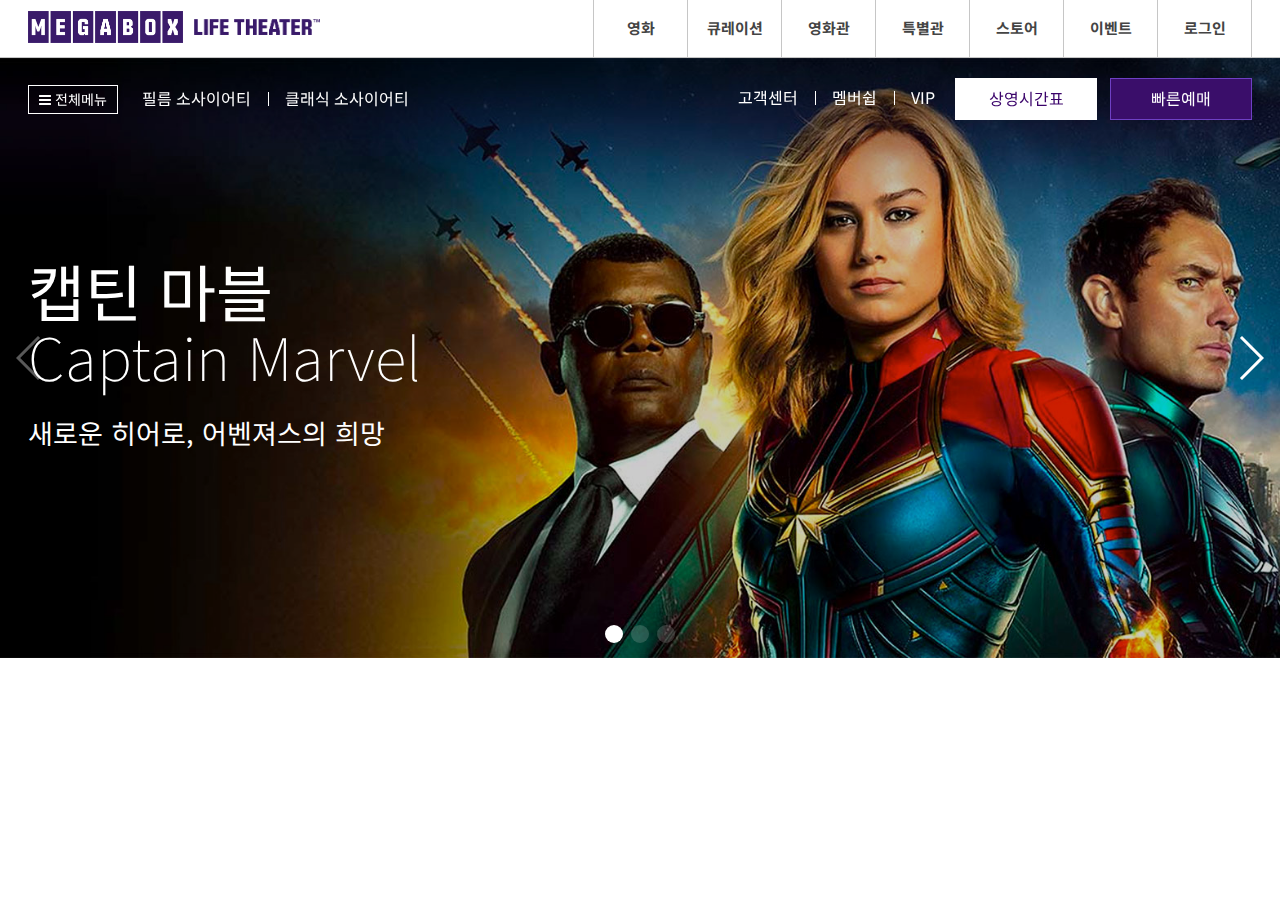
==== 기업/web3.html @ c9cc75cd "[ADD] image, swiper banner" ====
<!DOCTYPE html>
<html lang="ko">
<head>
   <meta charset="UTF-8">
   <meta name="viewport" content="user-scalable=no, initial-scale=1.0, maximum-scale=1.0, minimum-scale=1.0, width=device-width">
   <meta http-equiv="X-UA-Compatible" content="ie=edge">
   <meta name="author" content="webstoryboy">
   <meta name="description" content="메가박스 사이트 따라하면서 배우는 튜토리얼입니다.">
   <meta name="keywords" content="메가박스, 유투브, 영화, 최신영화, 영화관, CGV, 롯데시네마, 웹스토리보이, 웹스, 사이트 만들기, 따라하기">
   <title>Megabox : chong</title>

   <!-- 파비콘 -->
   <link rel="shortcut icon" href="assets/icons/favicon.ico">
   <link rel="apple-touch-icon-precomposed" href="assets/icons/favicon_72.png" />
   <link rel="apple-touch-icon-precomposed" sizes="96x96" href="assets/icons/favicon_96.png" />
   <link rel="apple-touch-icon-precomposed" sizes="144x144" href="assets/icons/favicon_144.png" />
   <link rel="apple-touch-icon-precomposed" sizes="192x192" href="assets/icons/favicon_192.png" />

   <!-- 페이스북 메타 태그 -->
   <meta property="og:title" content="메가박스 사이트 만들기" />
   <meta property="og:url" content="https://github.com/webstoryboy/megabox2019" />
   <meta property="og:image" content="https://webstoryboy.github.io/megabox2019/mega.jpg" />
   <meta property="og:description" content="메가박스 사이트 따라하면서 배우는 튜토리얼입니다." />
   
   <!-- 트위터 메타 태그 -->
   <meta name="twitter:card" content="summary">
   <meta name="twitter:title" content="메가박스 사이트 만들기">
   <meta name="twitter:url" content="https://github.com/webstoryboy/megabox2019/">
   <meta name="twitter:image" content="https://webstoryboy.github.io/megabox2019/mega.jpg">
   <meta name="twitter:description" content="메가박스 사이트 따라하면서 배우는 튜토리얼입니다.">

   <!-- 웹 폰트 -->
   <link href="https://fonts.googleapis.com/css?family=Noto+Sans+KR:100,300,400,500,700,900&subset=korean" rel="stylesheet">

   <!-- CSS -->
   <link rel="stylesheet" href="reset.css">
   <link rel="stylesheet" href="header.css">
   <link rel="stylesheet" href="swiper.css">
   <link rel="stylesheet" href="font-awesome.css">
   <link rel="stylesheet" href="banner.css">

    <!-- HTLM5shiv ie6~8 -->
    <!--[if lt IE 9]> 
      <script src="assets/js/html5shiv.min.js"></script>
      <script type="text/javascript">
         alert("현재 브라우저는 지원하지 않습니다. 크롬 브라우저를 추천합니다.!");
      </script>
   <![endif]-->
</head>
<body>
   <!-- header -->
   <header id="header">
      <div class="container">
         <div class="row">
            <div class="header clearfix">
               <!-- logo -->
               <h1 class="header-logo">
                  <a href="">
                     <em><img src="assets/img/logo.png" alt="Megabox"></em>
                     <strong><img src="assets/img/logo-sub.png" alt="LIFE THEATER"></strong>
                  </a>
               </h1>
               <!-- mobile menu -->
               <nav class="header-menu-sub">
                  <h2 class="ir_so">메가박스 전체메뉴</h2>
                  <a href="" class="header-menu-icon">
                     <span></span>
                  </a>
               </nav>
               <!-- pc menu -->
               <nav class="header-menu">
                  <ul class="clearfix">
                     <li><a href="">영화</a></li>
                     <li><a href="">큐레이션</a></li>
                     <li><a href="">영화관</a></li>
                     <li><a href="">특별관</a></li>
                     <li><a href="">스토어</a></li>
                     <li><a href="">이벤트</a></li>
                     <li><a href="">로그인</a></li>
                  </ul>
               </nav>
            </div>
         </div>
      </div>
   </header>
   <!-- banner -->
   <section class="banner">
      <h2 class="ir_so">최신 영화 소식</h2>
      <!-- banner menu -->
      <div class="banner-menu">
         <div class="container">
            <div class="row">
               <div class="bm-left">
                  <ul>
                     <li class="bm-left-btn"><a href=""><i class="fa fa-bars" aria-hidden="true"></i> 전체메뉴</a></li>
                     <li class="bm-line"><a href="">필름 소사이어티</a></li>
                     <li><a href="">클래식 소사이어티</a></li>
                  </ul>
               </div>
               <div class="bm-right">
                  <ul>
                     <li class="bm-line"><a href="">고객센터</a></li>
                     <li class="bm-line"><a href="">멤버쉽</a></li>
                     <li><a href="">VIP</a></li>
                  </ul>
                  <ul>
                     <li class="bm-right-btn01"><a href="">상영시간표</a></li>
                     <li class="bm-right-btn02"><a href="">빠른예매</a></li>
                  </ul>
               </div>
            </div>
         </div>
      </div>
      <!-- banner slider -->
      <div class="banner-slider">
         <div class="swiper-container">
            <!-- Additional required wrapper -->
            <div class="swiper-wrapper">
               <!-- Slides -->
               <div class="swiper-slide ss1">
                  <div class="container">
                     <div class="row">
                        <h2>캡틴 마블<em>Captain Marvel</em></h2>
                        <p>새로운 히어로, 어벤져스의 희망</p>
                     </div>
                  </div>
               </div>
               <div class="swiper-slide ss2">
                  <div class="container">
                     <div class="row">
                        <h2>캡틴 마블<em>Captain Marvel</em></h2>
                        <p>새로운 히어로, 어벤져스의 희망</p>
                     </div>
                  </div>
               </div>
               <div class="swiper-slide ss3">
                  <div class="container">
                     <div class="row">
                        <h2>캡틴 마블<em>Captain Marvel</em></h2>
                        <p>새로운 히어로, 어벤져스의 희망</p>
                     </div>
                  </div>
               </div>
            </div>
            <div class="swiper-pagination"></div>
            <div class="swiper-button-prev"></div>
            <div class="swiper-button-next"></div>
         </div>
      </div>
   </section>

   <!-- 자바스크립트 라이브러리 -->
   <script src="assets/js/jquery.min_1.12.4.js"></script>
   <script src="assets/js/modernizr-custom.js"></script>
   <script src="assets/js/ie-checker.js"></script>
   <script src="assets/js/swiper.min.js"></script>
   <script>
   var mySwiper = new Swiper('.swiper-container', {
      navigation: {
         nextEl: '.swiper-button-next',
         prevEl: '.swiper-button-prev',
      },
      pagination: {
         el: '.swiper-pagination',
         type: 'bullets',
      },
      autoplay: {
         delay: 5000,
      },
   });
   </script>
</body>
</html>
---- 기업/header.css ----
/* 레이아웃 */
.container {
    width: 1280px;
    position: relative;
    margin: 0 auto;
}

.row {
    padding: 0 28px;
}

#header {
    width: 100%;
    border-bottom: 1px solid #c6c6c6;
    background: rgba(0, 0, 0, 0);
}

/* .header {
    overflow: hidden;
} */

/* 로고 */
.header .header-logo {
    float: left;
}

.header .header-logo em {
    padding: 15px 8px 5px 0;
    display: inline-block;
}

.header .header-logo em img {
    width: 155px;
}

.header .header-logo strong {
    display: block;
    position: absolute;
    left: 194px;
    top: 23px;
}

.header .header-logo strong img {
    width: 126px
}

/* header media query시 메뉴 아이콘 */
.header .header-menu-sub {
    display: none;
    position: absolute;
    top: 10px;
    right: 14px;
}

.header .header-menu-sub .header-menu-icon{
    display: block;
    width: 25px;
    height: 10px;
    background: rgba(0,0,0,0);
    padding: 15px 10px 10px 10px;
}

.header .header-menu-sub span {
    position: relative;
    display: block;
    width: 25px;
    height: 4px;
    background-color: #39106a;
}

.header .header-menu-sub span::before {
    content: '';
    width: 25px;
    height: 4px;
    background: #39106a;
    position: absolute;
    left: 0;
    bottom: -7px;
}

.header .header-menu-sub span::after {
    content: '';
    width: 25px;
    height: 4px;
    background: #39106a;
    position: absolute;
    left: 0;
    top: -7px;
}

/* header 메뉴 */
.header .header-menu {
    float: right;
}

.header .header-menu ul {
    border-left: 1px solid #c6c6c6;
}

.header .header-menu li {
    width: 103px;
    border-right: 1px solid #c6c6c6;
    float: left;
    text-align: center;
}

.header .header-menu li a {
    display: block;
    padding: 19px 10px;
    font-size: 17px;
    font-weight: 700;
    color: #444;
}

@media (max-width: 1290px) {
    .container {
        width: 100%;
    }

    .header .header-menu li {
        width: 93px;
    }

    .header .header-menu li a {
        padding: 17px 10px;
        font-size: 15px;
    }

    .header .header-logo em {
        padding: 11px 8px 5px 0;
    }

    .header .header-logo strong  {
        top: 19px
    }
}

@media (max-width: 1024px) {
    .row {
        padding: 0 24px;
    }

    .header .header-menu {
        display: none;
    }

    .header .header-logo {
        float: none;
        text-align: center;
    }

    .header .header-menu-sub {
        display: block;
    }

    .header .header-logo strong {
        left: 24px;
    }
}

@media (max-width: 768px) {
    .row {
        padding: 0 16px;
    }

    .header .header-menu-sub {
        right: 6px;
    }

    .header .header-logo {
        text-align: left;
    }

    .header .header-logo strong {
        display: none;
    }
}
---- 기업/banner.css ----
/* 베너 영역 */
.banner {
    position: relative;
}

.banner .banner-menu {
    width: 100%;
    position: absolute;
    left: 0;
    top: 20px;
    overflow: hidden; 
    z-index: 100;
}

.banner .banner-menu .bm-line {
    position: relative;
}

.banner .banner-menu .bm-line::after {
    content:'';
    width: 1px;
    height: 14px;
    background: #fff;
    position: absolute;
    right: -18px;
    top: 2px;
}

.banner .banner-menu a {
    font-size: 16px;
    color: #fff;
    transition: all 0.3s;
}

.banner .banner-menu a:hover {
    color: #c1c1c1;
}

.banner .banner-menu .bm-left {
    float: left;
}

.banner .banner-menu .bm-left ul {
    padding-top: 7px;
}

.banner .banner-menu .bm-left li {
    display: inline;
    margin-right: 30px;
}

.banner .banner-menu .bm-left .bm-left-btn {
    margin-right: 20px;
}

.banner .banner-menu .bm-left .bm-left-btn a{
    display: inline-block;
    padding: 3px 10px;
    border: 1px solid #fff;
    font-size: 14px;
}

.banner .banner-menu .bm-left .bm-left-btn:hover a{
    background-color: #fff;
    border-color: #000;
    color: #000;
}

.banner .banner-menu .bm-right {
    float: right;
    overflow: hidden;
}

.banner .banner-menu .bm-right ul {
    float: left;
}

.banner .banner-menu .bm-right ul:first-child {
    padding-top: 7px;
}

.banner .banner-menu .bm-right li {
    display: inline;
    position: relative;
    margin-right: 20px;
    text-align: center;
}

.banner .banner-menu .bm-right .bm-line {
    margin-right: 30px;
}

.banner .banner-menu .bm-right .bm-right-btn01 {
    margin-right: 10px;
}

.banner .banner-menu .bm-right .bm-right-btn01 a {
    padding: 7px 30px 9px 30px;
    width: 80px;
    display: inline-block;
    background-color: #fff;
    border: 1px solid #fff;
    color: #3a036a;
}


.banner .banner-menu .bm-right .bm-right-btn02 {
    margin-right: 0;
}

.banner .banner-menu .bm-right .bm-right-btn02 a {
    padding: 7px 30px 9px 30px;
    width: 80px;
    display: inline-block;
    background-color: #3a0e6a;
    border: 1px solid #6e40c4;
    color: #fff;
}

/* 슬라이드 */
.banner-slider {
    width: 100%;
    height: 600px;
}

.banner-slider .ss1 {
    background: url("assets/img/swiper01.jpg") no-repeat center center;
    background-size: cover;
}

.banner-slider .ss2 {
    background: url("assets/img/swiper01.jpg") no-repeat center center;
    background-size: cover;
}

.banner-slider .ss3 {
    background: url("assets/img/swiper01.jpg") no-repeat center center;
    background-size: cover;
}

.banner-slider .swiper-slide h2 {
    margin-top: 200px;
    font-size: 62px;
    color: #fff;
    line-height: 65px;
}

.banner-slider .swiper-slide h2 em {
    display: block;
    font-size: 59px;
    font-weight: 100;
}

.banner-slider .swiper-slide p {
    padding-top: 25px;
    font-size: 27px;
    color: #fff;
}
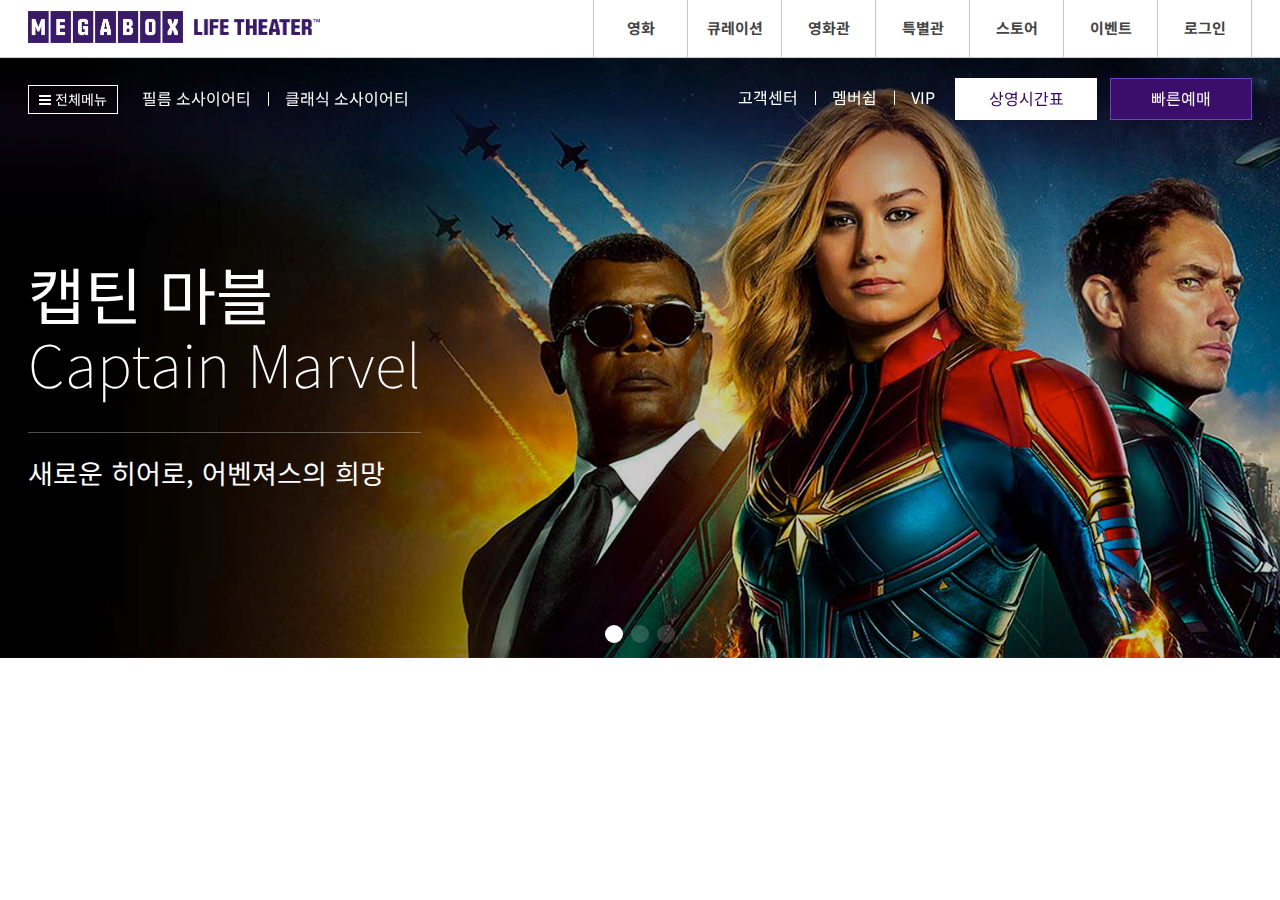
==== commit cb4d6f5a: "[ADD] banner resposive 960px" ====
--- a/기업/web3.html
+++ b/기업/web3.html
@@ -98,7 +98,7 @@
                   </ul>
                </div>
                <div class="bm-right">
-                  <ul>
+                  <ul class="">
                      <li class="bm-line"><a href="">고객센터</a></li>
                      <li class="bm-line"><a href="">멤버쉽</a></li>
                      <li><a href="">VIP</a></li>
--- a/기업/banner.css
+++ b/기업/banner.css
@@ -139,10 +139,22 @@
 }
 
 .banner-slider .swiper-slide h2 {
+    position: relative;
     margin-top: 200px;
+    display: inline-block;
     font-size: 62px;
     color: #fff;
-    line-height: 65px;
+    line-height: 70px;
+}
+
+.banner-slider .swiper-slide h2::after {
+    content: '';
+    width: 100%;
+    height: 1px;
+    background: rgba(255, 255, 255, 0.3);
+    position: absolute;
+    left: 0;
+    bottom: -35px;
 }
 
 .banner-slider .swiper-slide h2 em {
@@ -152,7 +164,62 @@
 }
 
 .banner-slider .swiper-slide p {
-    padding-top: 25px;
+    padding-top: 55px;
     font-size: 27px;
     color: #fff;
+}
+
+@media (max-width: 1290px) {
+    .swiper-button-prev {
+        display: none;
+    }
+    .swiper-button-next {
+        display: none;
+    }
+}
+
+@media (max-width: 1024px) {
+    .bm-left {
+        display: none;
+    }
+    .bm-right ul:first-child {
+        display: none;
+    }
+}
+
+@media (max-width: 960px) {
+    .banner-slider .swiper-slide h2 {
+        margin-top: 170px;
+        font-size: 37px;
+        line-height: 45px;
+    }
+
+    .banner-slider .swiper-slide h2::after {
+        bottom: -15px;
+    }
+
+    .banner-slider .swiper-slide h2 em {
+        font-size: 34px;
+    }
+    
+    .banner-slider .swiper-slide p {
+        font-size: 16px;
+        padding-top: 35px;
+    }
+}
+
+@media (max-width: 768px) {
+
+}
+
+@media (max-width: 600px) {
+
+}
+
+@media (max-width: 480px){
+    
+}
+
+@media (max-width: 320px){
+    
 }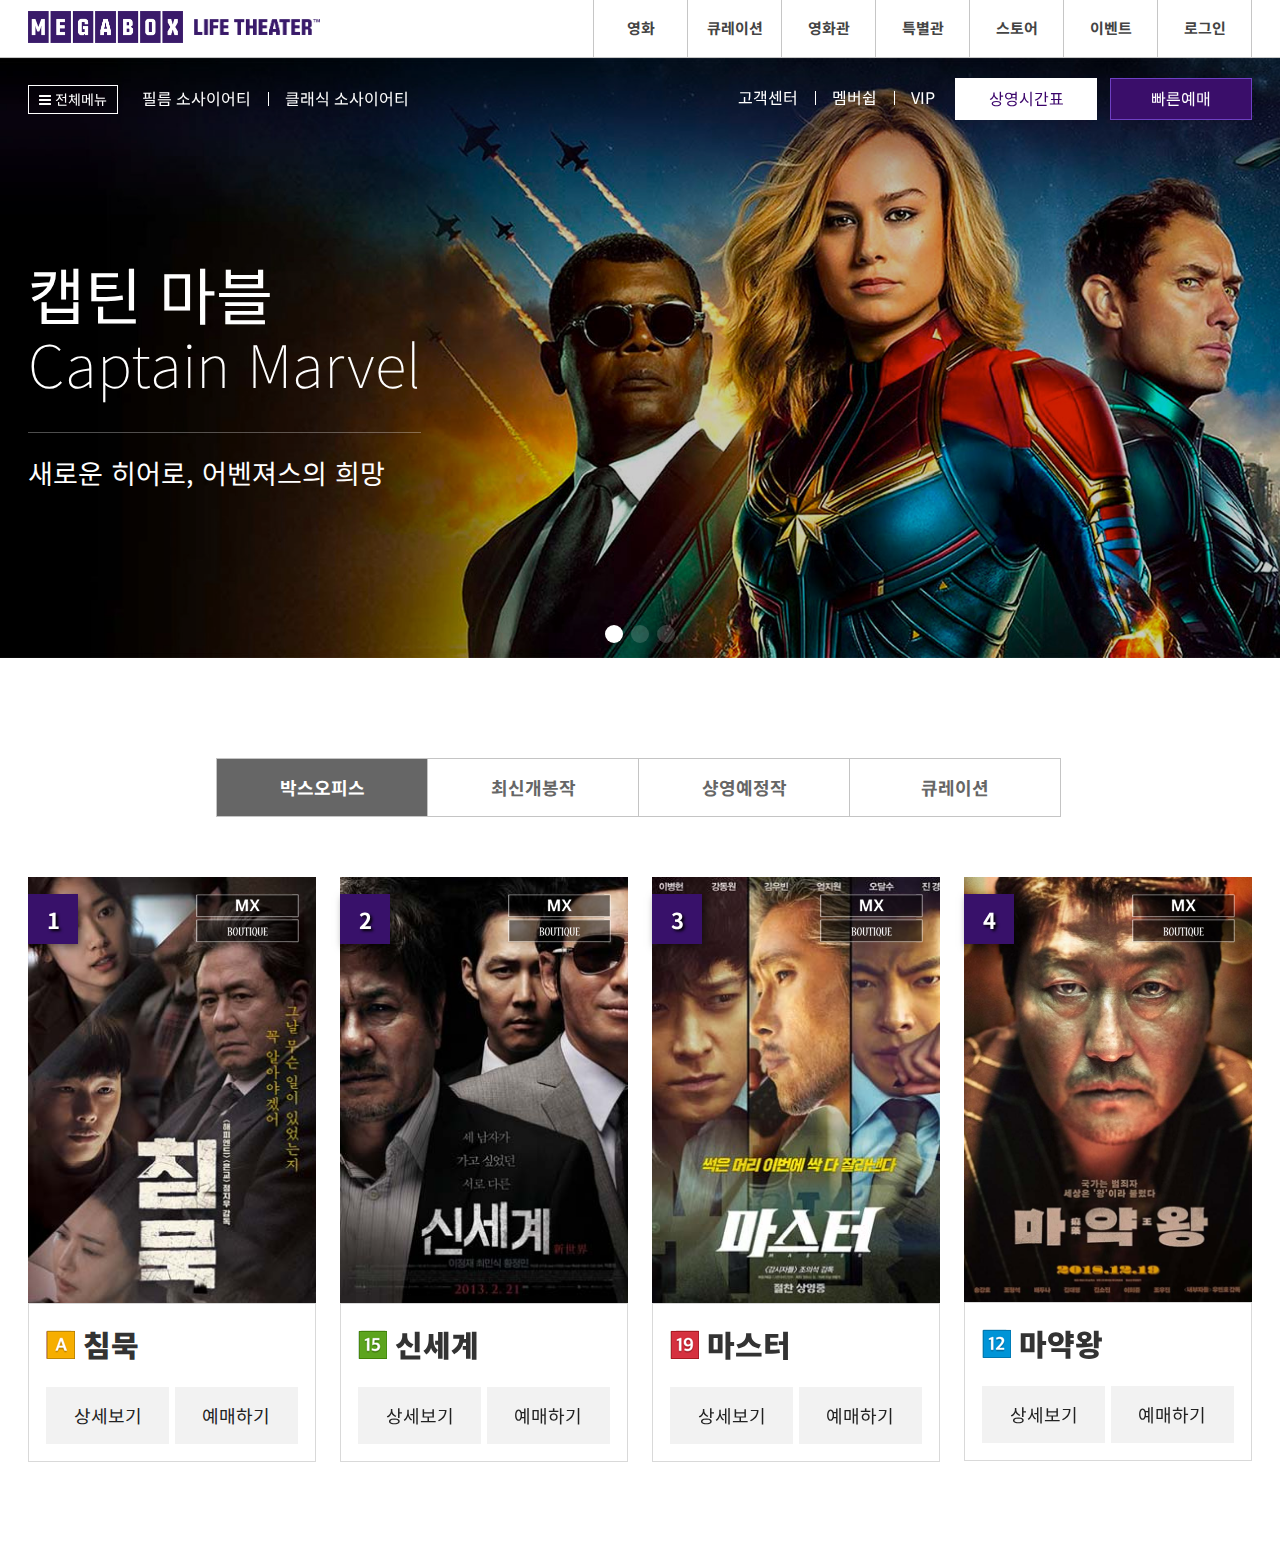
==== commit 8f0fab6a: "[Add] movie chart" ====
--- a/기업/web3.html
+++ b/기업/web3.html
@@ -38,6 +38,8 @@
    <link rel="stylesheet" href="swiper.css">
    <link rel="stylesheet" href="font-awesome.css">
    <link rel="stylesheet" href="banner.css">
+   <link rel="stylesheet" href="chart.css">
+   <link rel="stylesheet" href="event.css">
 
     <!-- HTLM5shiv ie6~8 -->
     <!--[if lt IE 9]> 
@@ -114,9 +116,7 @@
       <!-- banner slider -->
       <div class="banner-slider">
          <div class="swiper-container">
-            <!-- Additional required wrapper -->
             <div class="swiper-wrapper">
-               <!-- Slides -->
                <div class="swiper-slide ss1">
                   <div class="container">
                      <div class="row">
@@ -136,8 +136,8 @@
                <div class="swiper-slide ss3">
                   <div class="container">
                      <div class="row">
-                        <h2>캡틴 마블<em>Captain Marvel</em></h2>
-                        <p>새로운 히어로, 어벤져스의 희망</p>
+                        <h2>어벤져스<em>Avensures</em></h2>
+                        <p>히어로 어벤져스</p>
                      </div>
                   </div>
                </div>
@@ -148,6 +148,658 @@
          </div>
       </div>
    </section>
+   <!-- movie chart -->
+   <section id="movie">
+      <div class="container">
+         <div class="row">
+            <h2 class="ir_so">영화 예매</h2>
+            <div class="movie">
+               <div class="movie-menu">
+                  <ul>
+                     <li class="active"><a href="">박스오피스</a></li>
+                     <li><a href="">최신개봉작</a></li>
+                     <li><a href="">샹영예정작</a></li>
+                     <li><a href="">큐레이션</a></li>
+                  </ul>
+               </div>
+               <div class="movie-chart">
+                  <div class="swiper-container2">
+                     <div class="chart-cont01 swiper-wrapper">
+                        <div class="box-office swiper-slide">
+                           <div class="poster">
+                              <figure>
+                                 <img src="assets/img/poster01.jpg" srcset="assets/img/poster01@2.jpg 2x" alt="침묵">
+                              </figure> 
+                              <div class="rank"><strong>1</strong></div>
+                              <div class="mx">
+                                 <span class="icon m ir_pm">MX</span>
+                                 <span class="icon b ir_pm">Boutique</span>
+                              </div>
+                           </div>   
+                           <div class="info">
+                              <h3><span class="icon all ir_pm">전체관람가</span> <strong>침묵</strong></h3>
+                              <div class="infor-btn">
+                                 <a href="">상세보기</a>
+                                 <a href="">예매하기</a>
+                              </div>
+                           </div>
+                        </div>
+                        <div class="box-office swiper-slide">
+                           <div class="poster">
+                              <figure>
+                                 <img src="assets/img/poster02.jpg" srcset="assets/img/poster02@2.jpg 2x" alt="신세계">
+                              </figure> 
+                              <div class="rank"><strong>2</strong></div>
+                              <div class="mx">
+                                 <span class="icon m ir_pm">MX</span>
+                                 <span class="icon b ir_pm">Boutique</span>
+                              </div>
+                           </div>   
+                           <div class="info">
+                              <h3><span class="icon a19 ir_pm">19세</span> <strong>신세계</strong></h3>
+                              <div class="infor-btn">
+                                 <a href="">상세보기</a>
+                                 <a href="">예매하기</a>
+                              </div>
+                           </div>
+                        </div>
+                        <div class="box-office swiper-slide">
+                           <div class="poster">
+                              <figure>
+                                 <img src="assets/img/poster03.jpg" srcset="assets/img/poster03@2.jpg 2x" alt="마스터">
+                              </figure> 
+                              <div class="rank"><strong>3</strong></div>
+                              <div class="mx">
+                                 <span class="icon m ir_pm">MX</span>
+                                 <span class="icon b ir_pm">Boutique</span>
+                              </div>
+                           </div>   
+                           <div class="info">
+                              <h3><span class="icon a12 ir_pm">12세</span> <strong>마스터</strong></h3>
+                              <div class="infor-btn">
+                                 <a href="">상세보기</a>
+                                 <a href="">예매하기</a>
+                              </div>
+                           </div>
+                        </div>
+                        <div class="box-office swiper-slide">
+                           <div class="poster">
+                              <figure>
+                                 <img src="assets/img/poster04.jpg" srcset="assets/img/poster04@2.jpg 2x" alt="마약왕">
+                              </figure> 
+                              <div class="rank"><strong>4</strong></div>
+                              <div class="mx">
+                                 <span class="icon m ir_pm">MX</span>
+                                 <span class="icon b ir_pm">Boutique</span>
+                              </div>
+                           </div>   
+                           <div class="info">
+                              <h3><span class="icon a15 ir_pm">15세</span> <strong>마약왕</strong></h3>
+                              <div class="infor-btn">
+                                 <a href="">상세보기</a>
+                                 <a href="">예매하기</a>
+                              </div>
+                           </div>
+                        </div>
+                        <div class="box-office swiper-slide">
+                           <div class="poster">
+                              <figure>
+                                 <img src="assets/img/poster01.jpg" srcset="assets/img/poster01@2.jpg 2x" alt="침묵">
+                              </figure> 
+                              <div class="rank"><strong>1</strong></div>
+                              <div class="mx">
+                                 <span class="icon m ir_pm">MX</span>
+                                 <span class="icon b ir_pm">Boutique</span>
+                              </div>
+                           </div>   
+                           <div class="info">
+                              <h3><span class="icon all ir_pm">전체관람가</span> <strong>침묵</strong></h3>
+                              <div class="infor-btn">
+                                 <a href="">상세보기</a>
+                                 <a href="">예매하기</a>
+                              </div>
+                           </div>
+                        </div>
+                        <div class="box-office swiper-slide">
+                           <div class="poster">
+                              <figure>
+                                 <img src="assets/img/poster02.jpg" srcset="assets/img/poster02@2.jpg 2x" alt="신세계">
+                              </figure> 
+                              <div class="rank"><strong>2</strong></div>
+                              <div class="mx">
+                                 <span class="icon m ir_pm">MX</span>
+                                 <span class="icon b ir_pm">Boutique</span>
+                              </div>
+                           </div>   
+                           <div class="info">
+                              <h3><span class="icon a19 ir_pm">19세</span> <strong>신세계</strong></h3>
+                              <div class="infor-btn">
+                                 <a href="">상세보기</a>
+                                 <a href="">예매하기</a>
+                              </div>
+                           </div>
+                        </div>
+                        <div class="box-office swiper-slide">
+                           <div class="poster">
+                              <figure>
+                                 <img src="assets/img/poster03.jpg" srcset="assets/img/poster03@2.jpg 2x" alt="마스터">
+                              </figure> 
+                              <div class="rank"><strong>3</strong></div>
+                              <div class="mx">
+                                 <span class="icon m ir_pm">MX</span>
+                                 <span class="icon b ir_pm">Boutique</span>
+                              </div>
+                           </div>   
+                           <div class="info">
+                              <h3><span class="icon a12 ir_pm">12세</span> <strong>마스터</strong></h3>
+                              <div class="infor-btn">
+                                 <a href="">상세보기</a>
+                                 <a href="">예매하기</a>
+                              </div>
+                           </div>
+                        </div>
+                        <div class="box-office swiper-slide">
+                           <div class="poster">
+                              <figure>
+                                 <img src="assets/img/poster04.jpg" srcset="assets/img/poster04@2.jpg 2x" alt="마약왕">
+                              </figure> 
+                              <div class="rank"><strong>4</strong></div>
+                              <div class="mx">
+                                 <span class="icon m ir_pm">MX</span>
+                                 <span class="icon b ir_pm">Boutique</span>
+                              </div>
+                           </div>   
+                           <div class="info">
+                              <h3><span class="icon a15 ir_pm">15세</span> <strong>마약왕</strong></h3>
+                              <div class="infor-btn">
+                                 <a href="">상세보기</a>
+                                 <a href="">예매하기</a>
+                              </div>
+                           </div>
+                        </div>
+                     </div>
+                  </div>
+                  <div class="swiper-container2">
+                     <div class="chart-cont02 swiper-wrapper">
+                        <div class="box-office swiper-slide">
+                           <div class="poster">
+                              <figure>
+                                 <img src="assets/img/poster05.jpg" srcset="assets/img/poster05@2.jpg 2x" alt="her">
+                              </figure> 
+                              <div class="rank"><strong>1</strong></div>
+                              <div class="mx">
+                                 <span class="icon m ir_pm">MX</span>
+                                 <span class="icon b ir_pm">Boutique</span>
+                              </div>
+                           </div>   
+                           <div class="info">
+                              <h3><span class="icon all ir_pm">전체관람가</span> <strong>Her</strong></h3>
+                              <div class="infor-btn">
+                                 <a href="">상세보기</a>
+                                 <a href="">예매하기</a>
+                              </div>
+                           </div>
+                        </div>
+                        <div class="box-office swiper-slide">
+                           <div class="poster">
+                              <figure>
+                                 <img src="assets/img/poster06.jpg" srcset="assets/img/poster06@2.jpg 2x" alt="괴물">
+                              </figure> 
+                              <div class="rank"><strong>2</strong></div>
+                              <div class="mx">
+                                 <span class="icon m ir_pm">MX</span>
+                                 <span class="icon b ir_pm">Boutique</span>
+                              </div>
+                           </div>   
+                           <div class="info">
+                              <h3><span class="icon a19 ir_pm">19세</span> <strong>괴물</strong></h3>
+                              <div class="infor-btn">
+                                 <a href="">상세보기</a>
+                                 <a href="">예매하기</a>
+                              </div>
+                           </div>
+                        </div>
+                        <div class="box-office swiper-slide">
+                           <div class="poster">
+                              <figure>
+                                 <img src="assets/img/poster07.jpg" srcset="assets/img/poster07@2.jpg 2x" alt="꼭두각시">
+                              </figure> 
+                              <div class="rank"><strong>3</strong></div>
+                              <div class="mx">
+                                 <span class="icon m ir_pm">MX</span>
+                                 <span class="icon b ir_pm">Boutique</span>
+                              </div>
+                           </div>   
+                           <div class="info">
+                              <h3><span class="icon a12 ir_pm">12세</span> <strong>꼭두각시</strong></h3>
+                              <div class="infor-btn">
+                                 <a href="">상세보기</a>
+                                 <a href="">예매하기</a>
+                              </div>
+                           </div>
+                        </div>
+                        <div class="box-office swiper-slide">
+                           <div class="poster">
+                              <figure>
+                                 <img src="assets/img/poster08.jpg" srcset="assets/img/poster08@2.jpg 2x" alt="겟아웃">
+                              </figure> 
+                              <div class="rank"><strong>4</strong></div>
+                              <div class="mx">
+                                 <span class="icon m ir_pm">MX</span>
+                                 <span class="icon b ir_pm">Boutique</span>
+                              </div>
+                           </div>   
+                           <div class="info">
+                              <h3><span class="icon a15 ir_pm">15세</span> <strong>겟아웃</strong></h3>
+                              <div class="infor-btn">
+                                 <a href="">상세보기</a>
+                                 <a href="">예매하기</a>
+                              </div>
+                           </div>
+                        </div>
+                        <div class="box-office swiper-slide">
+                           <div class="poster">
+                              <figure>
+                                 <img src="assets/img/poster05.jpg" srcset="assets/img/poster05@2.jpg 2x" alt="her">
+                              </figure> 
+                              <div class="rank"><strong>1</strong></div>
+                              <div class="mx">
+                                 <span class="icon m ir_pm">MX</span>
+                                 <span class="icon b ir_pm">Boutique</span>
+                              </div>
+                           </div>   
+                           <div class="info">
+                              <h3><span class="icon all ir_pm">전체관람가</span> <strong>Her</strong></h3>
+                              <div class="infor-btn">
+                                 <a href="">상세보기</a>
+                                 <a href="">예매하기</a>
+                              </div>
+                           </div>
+                        </div>
+                        <div class="box-office swiper-slide">
+                           <div class="poster">
+                              <figure>
+                                 <img src="assets/img/poster06.jpg" srcset="assets/img/poster06@2.jpg 2x" alt="괴물">
+                              </figure> 
+                              <div class="rank"><strong>2</strong></div>
+                              <div class="mx">
+                                 <span class="icon m ir_pm">MX</span>
+                                 <span class="icon b ir_pm">Boutique</span>
+                              </div>
+                           </div>   
+                           <div class="info">
+                              <h3><span class="icon a19 ir_pm">19세</span> <strong>괴물</strong></h3>
+                              <div class="infor-btn">
+                                 <a href="">상세보기</a>
+                                 <a href="">예매하기</a>
+                              </div>
+                           </div>
+                        </div>
+                        <div class="box-office swiper-slide">
+                           <div class="poster">
+                              <figure>
+                                 <img src="assets/img/poster07.jpg" srcset="assets/img/poster07@2.jpg 2x" alt="꼭두각시">
+                              </figure> 
+                              <div class="rank"><strong>3</strong></div>
+                              <div class="mx">
+                                 <span class="icon m ir_pm">MX</span>
+                                 <span class="icon b ir_pm">Boutique</span>
+                              </div>
+                           </div>   
+                           <div class="info">
+                              <h3><span class="icon a12 ir_pm">12세</span> <strong>꼭두각시</strong></h3>
+                              <div class="infor-btn">
+                                 <a href="">상세보기</a>
+                                 <a href="">예매하기</a>
+                              </div>
+                           </div>
+                        </div>
+                        <div class="box-office swiper-slide">
+                           <div class="poster">
+                              <figure>
+                                 <img src="assets/img/poster08.jpg" srcset="assets/img/poster08@2.jpg 2x" alt="겟아웃">
+                              </figure> 
+                              <div class="rank"><strong>4</strong></div>
+                              <div class="mx">
+                                 <span class="icon m ir_pm">MX</span>
+                                 <span class="icon b ir_pm">Boutique</span>
+                              </div>
+                           </div>   
+                           <div class="info">
+                              <h3><span class="icon a15 ir_pm">15세</span> <strong>겟아웃</strong></h3>
+                              <div class="infor-btn">
+                                 <a href="">상세보기</a>
+                                 <a href="">예매하기</a>
+                              </div>
+                           </div>
+                        </div>
+                     </div>
+                  </div>
+                  <div class="swiper-container2">
+                     <div class="chart-cont03 swiper-wrapper">
+                        <div class="box-office swiper-slide">
+                           <div class="poster">
+                              <figure>
+                                 <img src="assets/img/poster04.jpg" srcset="assets/img/poster04@2.jpg 2x" alt="마약왕">
+                              </figure> 
+                              <div class="rank"><strong>1</strong></div>
+                              <div class="mx">
+                                 <span class="icon m ir_pm">MX</span>
+                                 <span class="icon b ir_pm">Boutique</span>
+                              </div>
+                           </div>   
+                           <div class="info">
+                              <h3><span class="icon all ir_pm">전체관람가</span> <strong>마약왕</strong></h3>
+                              <div class="infor-btn">
+                                 <a href="">상세보기</a>
+                                 <a href="">예매하기</a>
+                              </div>
+                           </div>
+                        </div>
+                        <div class="box-office swiper-slide">
+                           <div class="poster">
+                              <figure>
+                                 <img src="assets/img/poster06.jpg" srcset="assets/img/poster06@2.jpg 2x" alt="괴물">
+                              </figure> 
+                              <div class="rank"><strong>2</strong></div>
+                              <div class="mx">
+                                 <span class="icon m ir_pm">MX</span>
+                                 <span class="icon b ir_pm">Boutique</span>
+                              </div>
+                           </div>   
+                           <div class="info">
+                              <h3><span class="icon a19 ir_pm">19세</span> <strong>괴물</strong></h3>
+                              <div class="infor-btn">
+                                 <a href="">상세보기</a>
+                                 <a href="">예매하기</a>
+                              </div>
+                           </div>
+                        </div>
+                        <div class="box-office swiper-slide">
+                           <div class="poster">
+                              <figure>
+                                 <img src="assets/img/poster08.jpg" srcset="assets/img/poster08@2.jpg 2x" alt="겟아웃">
+                              </figure> 
+                              <div class="rank"><strong>3</strong></div>
+                              <div class="mx">
+                                 <span class="icon m ir_pm">MX</span>
+                                 <span class="icon b ir_pm">Boutique</span>
+                              </div>
+                           </div>   
+                           <div class="info">
+                              <h3><span class="icon a12 ir_pm">12세</span> <strong>겟아웃</strong></h3>
+                              <div class="infor-btn">
+                                 <a href="">상세보기</a>
+                                 <a href="">예매하기</a>
+                              </div>
+                           </div>
+                        </div>
+                        <div class="box-office swiper-slide">
+                           <div class="poster">
+                              <figure>
+                                 <img src="assets/img/poster10.jpg" srcset="assets/img/poster10@2.jpg 2x" alt="보헤미안랩소디">
+                              </figure> 
+                              <div class="rank"><strong>4</strong></div>
+                              <div class="mx">
+                                 <span class="icon m ir_pm">MX</span>
+                                 <span class="icon b ir_pm">Boutique</span>
+                              </div>
+                           </div>   
+                           <div class="info">
+                              <h3><span class="icon a15 ir_pm">15세</span> <strong>보헤미안랩소디</strong></h3>
+                              <div class="infor-btn">
+                                 <a href="">상세보기</a>
+                                 <a href="">예매하기</a>
+                              </div>
+                           </div>
+                        </div>
+                        <div class="box-office swiper-slide">
+                           <div class="poster">
+                              <figure>
+                                 <img src="assets/img/poster04.jpg" srcset="assets/img/poster04@2.jpg 2x" alt="마약왕">
+                              </figure> 
+                              <div class="rank"><strong>1</strong></div>
+                              <div class="mx">
+                                 <span class="icon m ir_pm">MX</span>
+                                 <span class="icon b ir_pm">Boutique</span>
+                              </div>
+                           </div>   
+                           <div class="info">
+                              <h3><span class="icon all ir_pm">전체관람가</span> <strong>마약왕</strong></h3>
+                              <div class="infor-btn">
+                                 <a href="">상세보기</a>
+                                 <a href="">예매하기</a>
+                              </div>
+                           </div>
+                        </div>
+                        <div class="box-office swiper-slide">
+                           <div class="poster">
+                              <figure>
+                                 <img src="assets/img/poster06.jpg" srcset="assets/img/poster06@2.jpg 2x" alt="괴물">
+                              </figure> 
+                              <div class="rank"><strong>2</strong></div>
+                              <div class="mx">
+                                 <span class="icon m ir_pm">MX</span>
+                                 <span class="icon b ir_pm">Boutique</span>
+                              </div>
+                           </div>   
+                           <div class="info">
+                              <h3><span class="icon a19 ir_pm">19세</span> <strong>괴물</strong></h3>
+                              <div class="infor-btn">
+                                 <a href="">상세보기</a>
+                                 <a href="">예매하기</a>
+                              </div>
+                           </div>
+                        </div>
+                        <div class="box-office swiper-slide">
+                           <div class="poster">
+                              <figure>
+                                 <img src="assets/img/poster08.jpg" srcset="assets/img/poster08@2.jpg 2x" alt="겟아웃">
+                              </figure> 
+                              <div class="rank"><strong>3</strong></div>
+                              <div class="mx">
+                                 <span class="icon m ir_pm">MX</span>
+                                 <span class="icon b ir_pm">Boutique</span>
+                              </div>
+                           </div>   
+                           <div class="info">
+                              <h3><span class="icon a12 ir_pm">12세</span> <strong>겟아웃</strong></h3>
+                              <div class="infor-btn">
+                                 <a href="">상세보기</a>
+                                 <a href="">예매하기</a>
+                              </div>
+                           </div>
+                        </div>
+                        <div class="box-office swiper-slide">
+                           <div class="poster">
+                              <figure>
+                                 <img src="assets/img/poster10.jpg" srcset="assets/img/poster10@2.jpg 2x" alt="보헤미안랩소디">
+                              </figure> 
+                              <div class="rank"><strong>4</strong></div>
+                              <div class="mx">
+                                 <span class="icon m ir_pm">MX</span>
+                                 <span class="icon b ir_pm">Boutique</span>
+                              </div>
+                           </div>   
+                           <div class="info">
+                              <h3><span class="icon a15 ir_pm">15세</span> <strong>보헤미안랩소디</strong></h3>
+                              <div class="infor-btn">
+                                 <a href="">상세보기</a>
+                                 <a href="">예매하기</a>
+                              </div>
+                           </div>
+                        </div>
+                     </div>
+                  </div>
+                  <div class="swiper-container2">
+                     <div class="chart-cont04 swiper-wrapper">
+                        <div class="box-office swiper-slide">
+                           <div class="poster">
+                              <figure>
+                                 <img src="assets/img/poster05.jpg" srcset="assets/img/poster05@2.jpg 2x" alt="her">
+                              </figure> 
+                              <div class="rank"><strong>1</strong></div>
+                              <div class="mx">
+                                 <span class="icon m ir_pm">MX</span>
+                                 <span class="icon b ir_pm">Boutique</span>
+                              </div>
+                           </div>   
+                           <div class="info">
+                              <h3><span class="icon all ir_pm">전체관람가</span> <strong>Her</strong></h3>
+                              <div class="infor-btn">
+                                 <a href="">상세보기</a>
+                                 <a href="">예매하기</a>
+                              </div>
+                           </div>
+                        </div>
+                        <div class="box-office swiper-slide">
+                           <div class="poster">
+                              <figure>
+                                 <img src="assets/img/poster03.jpg" srcset="assets/img/poster03@2.jpg 2x" alt="마스터">
+                              </figure> 
+                              <div class="rank"><strong>2</strong></div>
+                              <div class="mx">
+                                 <span class="icon m ir_pm">MX</span>
+                                 <span class="icon b ir_pm">Boutique</span>
+                              </div>
+                           </div>   
+                           <div class="info">
+                              <h3><span class="icon a19 ir_pm">19세</span> <strong>마스터</strong></h3>
+                              <div class="infor-btn">
+                                 <a href="">상세보기</a>
+                                 <a href="">예매하기</a>
+                              </div>
+                           </div>
+                        </div>
+                        <div class="box-office swiper-slide">
+                           <div class="poster">
+                              <figure>
+                                 <img src="assets/img/poster09.jpg" srcset="assets/img/poster09@2.jpg 2x" alt="문라이트">
+                              </figure> 
+                              <div class="rank"><strong>3</strong></div>
+                              <div class="mx">
+                                 <span class="icon m ir_pm">MX</span>
+                                 <span class="icon b ir_pm">Boutique</span>
+                              </div>
+                           </div>   
+                           <div class="info">
+                              <h3><span class="icon a12 ir_pm">12세</span> <strong>문라이트</strong></h3>
+                              <div class="infor-btn">
+                                 <a href="">상세보기</a>
+                                 <a href="">예매하기</a>
+                              </div>
+                           </div>
+                        </div>
+                        <div class="box-office swiper-slide">
+                           <div class="poster">
+                              <figure>
+                                 <img src="assets/img/poster01.jpg" srcset="assets/img/poster01@2.jpg 2x" alt="침묵">
+                              </figure> 
+                              <div class="rank"><strong>4</strong></div>
+                              <div class="mx">
+                                 <span class="icon m ir_pm">MX</span>
+                                 <span class="icon b ir_pm">Boutique</span>
+                              </div>
+                           </div>   
+                           <div class="info">
+                              <h3><span class="icon a15 ir_pm">15세</span> <strong>침묵</strong></h3>
+                              <div class="infor-btn">
+                                 <a href="">상세보기</a>
+                                 <a href="">예매하기</a>
+                              </div>
+                           </div>
+                        </div>
+                        <div class="box-office swiper-slide">
+                           <div class="poster">
+                              <figure>
+                                 <img src="assets/img/poster05.jpg" srcset="assets/img/poster05@2.jpg 2x" alt="her">
+                              </figure> 
+                              <div class="rank"><strong>1</strong></div>
+                              <div class="mx">
+                                 <span class="icon m ir_pm">MX</span>
+                                 <span class="icon b ir_pm">Boutique</span>
+                              </div>
+                           </div>   
+                           <div class="info">
+                              <h3><span class="icon all ir_pm">전체관람가</span> <strong>Her</strong></h3>
+                              <div class="infor-btn">
+                                 <a href="">상세보기</a>
+                                 <a href="">예매하기</a>
+                              </div>
+                           </div>
+                        </div>
+                        <div class="box-office swiper-slide">
+                           <div class="poster">
+                              <figure>
+                                 <img src="assets/img/poster03.jpg" srcset="assets/img/poster03@2.jpg 2x" alt="마스터">
+                              </figure> 
+                              <div class="rank"><strong>2</strong></div>
+                              <div class="mx">
+                                 <span class="icon m ir_pm">MX</span>
+                                 <span class="icon b ir_pm">Boutique</span>
+                              </div>
+                           </div>   
+                           <div class="info">
+                              <h3><span class="icon a19 ir_pm">19세</span> <strong>마스터</strong></h3>
+                              <div class="infor-btn">
+                                 <a href="">상세보기</a>
+                                 <a href="">예매하기</a>
+                              </div>
+                           </div>
+                        </div>
+                        <div class="box-office swiper-slide">
+                           <div class="poster">
+                              <figure>
+                                 <img src="assets/img/poster09.jpg" srcset="assets/img/poster09@2.jpg 2x" alt="문라이트">
+                              </figure> 
+                              <div class="rank"><strong>3</strong></div>
+                              <div class="mx">
+                                 <span class="icon m ir_pm">MX</span>
+                                 <span class="icon b ir_pm">Boutique</span>
+                              </div>
+                           </div>   
+                           <div class="info">
+                              <h3><span class="icon a12 ir_pm">12세</span> <strong>문라이트</strong></h3>
+                              <div class="infor-btn">
+                                 <a href="">상세보기</a>
+                                 <a href="">예매하기</a>
+                              </div>
+                           </div>
+                        </div>
+                        <div class="box-office swiper-slide">
+                           <div class="poster">
+                              <figure>
+                                 <img src="assets/img/poster01.jpg" srcset="assets/img/poster01@2.jpg 2x" alt="침묵">
+                              </figure> 
+                              <div class="rank"><strong>4</strong></div>
+                              <div class="mx">
+                                 <span class="icon m ir_pm">MX</span>
+                                 <span class="icon b ir_pm">Boutique</span>
+                              </div>
+                           </div>   
+                           <div class="info">
+                              <h3><span class="icon a15 ir_pm">15세</span> <strong>침묵</strong></h3>
+                              <div class="infor-btn">
+                                 <a href="">상세보기</a>
+                                 <a href="">예매하기</a>
+                              </div>
+                           </div>
+                        </div>
+                     </div>
+                  </div>
+               </div>
+            </div>
+         </div>
+      </div>
+   </section>
+   <!-- event -->
+   <section id="event">
+      <div class="container">
+         <div class="row">
+            
+         </div>
+      </div>
+   </section>
 
    <!-- 자바스크립트 라이브러리 -->
    <script src="assets/js/jquery.min_1.12.4.js"></script>
@@ -155,19 +807,66 @@
    <script src="assets/js/ie-checker.js"></script>
    <script src="assets/js/swiper.min.js"></script>
    <script>
-   var mySwiper = new Swiper('.swiper-container', {
-      navigation: {
-         nextEl: '.swiper-button-next',
-         prevEl: '.swiper-button-prev',
-      },
-      pagination: {
-         el: '.swiper-pagination',
-         type: 'bullets',
-      },
-      autoplay: {
-         delay: 5000,
-      },
-   });
+      //배너 이미지 슬라이드
+      var mySwiper = new Swiper('.swiper-container', {
+         navigation: {
+            nextEl: '.swiper-button-next',
+            prevEl: '.swiper-button-prev',
+         },
+         pagination: {
+            el: '.swiper-pagination',
+            type: 'bullets',
+         },
+         autoplay: {
+            delay: 5000,
+         },
+      });
+
+      //영화차트 이미지 슬라이드
+      var mySwiper = new Swiper('.swiper-container2', {
+         slidesPerView: 4,
+         spaceBetween: 24,
+//       mousewheel: {
+//           invert: true,
+//       },
+         keyboard: {
+            enabled: true,
+            onlyInViewport: false,
+         },
+         autoplay: {
+            delay: 6000,
+         },
+         breakpoints: {
+            600: {
+               slidesPerView: 1.4,
+               spaceBetween: 20
+            },
+            768: {
+               slidesPerView: 2,
+               spaceBetween: 30
+            },
+            960: {
+               slidesPerView: 3,
+               spaceBetween: 40
+            }
+         }
+      });
+
+      //영화 차트 탭메뉴
+      var movBtn = $(".movie-menu > ul > li");    
+      var movCont = $(".movie-chart > div");  
+
+      movCont.hide().eq(0).show();
+
+      movBtn.click(function(e){
+         e.preventDefault();
+         var target = $(this);         
+         var index = target.index();  
+         movBtn.removeClass("active");   
+         target.addClass("active");    
+         movCont.css("display","none");
+         movCont.eq(index).css("display","block");
+      });
    </script>
 </body>
 </html>--- a/기업/header.css
+++ b/기업/header.css
@@ -12,7 +12,7 @@
 #header {
     width: 100%;
     border-bottom: 1px solid #c6c6c6;
-    background: rgba(0, 0, 0, 0);
+    background: #fff;
 }
 
 /* .header {
--- a/기업/banner.css
+++ b/기업/banner.css
@@ -129,12 +129,12 @@
 }
 
 .banner-slider .ss2 {
-    background: url("assets/img/swiper01.jpg") no-repeat center center;
+    background: url("assets/img/main_slider01_2000.jpg") no-repeat center center;
     background-size: cover;
 }
 
 .banner-slider .ss3 {
-    background: url("assets/img/swiper01.jpg") no-repeat center center;
+    background: url("assets/img/main_slider02_2000.jpg") no-repeat center center;
     background-size: cover;
 }
 
@@ -188,6 +188,9 @@
 }
 
 @media (max-width: 960px) {
+    .banner-slider {
+        height: 500px;
+    }
     .banner-slider .swiper-slide h2 {
         margin-top: 170px;
         font-size: 37px;
@@ -213,7 +216,43 @@
 }
 
 @media (max-width: 600px) {
-
+    .banner-slider {
+        height: 400px;
+    }
+    .banner-slider .swiper-slide h2 {
+        margin-top: 140px;
+        font-size: 24px;
+        line-height: 30px;;
+    }
+
+    .banner-slider .swiper-slide h2 em {
+        font-size: 20px;
+    }
+
+    .banner-slider .swiper-slide p {
+        font-size: 14px;
+        padding-top: 25px;
+    }
+
+    .banner .banner-menu .bm-right .bm-right-btn01 a {
+        padding: 3px 5px 5px 5px;
+        background: rgba(0,0,0,0);
+        border-color: #fff;
+        font-size: 14px; 
+        color: #fff;
+    }
+
+    .banner .banner-menu .bm-right .bm-right-btn02 a {
+        padding: 3px 5px 5px 5px;
+        background: rgba(0,0,0,0);
+        border-color: #fff;
+        font-size: 14px;
+        color: #fff;
+    }
+    .swiper-pagination-bullet {
+        width: 13px !important;
+        height: 13px !important;
+    }
 }
 
 @media (max-width: 480px){
--- a/기업/chart.css
+++ b/기업/chart.css
@@ -0,0 +1,342 @@
+.movie {
+    padding: 100px 0;
+}
+
+.movie-menu {
+    margin-bottom: 60px;
+}
+
+.movie-menu ul {
+    overflow: hidden;
+    width: 848px;
+    margin: 0 auto;
+}
+
+.movie-menu li {
+    float: left;
+    width: 210px;
+    text-align: center;
+    border: 1px solid #c4c4c4;
+    margin-right: -1px;
+}
+
+.movie-menu li.active a{
+    background: #666;
+    color: #fff;
+}
+
+.movie-menu li a{
+    display: block;
+    padding: 15px 0;
+    font-size: 18px;
+    color: #666;
+    font-weight: 700;
+}
+
+.movie-chart {
+    overflow: hidden;
+}
+
+.movie-chart .box-office {
+    margin-right: 15px;
+    display: inline-block;
+    width: 292px;
+}
+
+.movie-chart .box-office:last-child {
+    margin: 0;
+}
+
+.movie-chart .box-office .poster {
+    position: relative;
+}
+
+.movie-chart .box-office .poster img{
+    display: block;
+}
+
+.movie-chart .box-office .poster .rank {
+    position: absolute;
+    top: 17px;
+    left: 0;
+    width: 50px;
+    height: 50px;
+    font-size: 22px;
+    box-shadow: 3px 3px 8px rgba(0,0,0,0.5);
+    line-height: 50px;
+    background-color: #38116a;
+    text-align: center;
+}
+
+.movie-chart .box-office .poster .rank strong {
+    color: #fff;
+    text-shadow: 2px 2px 3px rgba(0,0,0,1);
+}
+
+.movie-chart .box-office .poster .mx {
+    position: absolute;
+    top: 17px;
+    right: 17px;
+}
+
+.movie-chart .box-office .poster .mx span {
+    width: 103px;
+    height: 25px;
+    display: block;
+}
+
+.movie-chart .box-office .poster .mx .m {
+    background-position: 0 -75px;
+}
+
+.movie-chart .box-office .poster .mx .b {
+    background-position: 0 -100px;
+}
+
+.movie-chart .box-office .info {
+    background: #fff;
+    padding: 17px;
+    border: 1px solid #d9d9d9;
+}
+
+.movie-chart .box-office .info h3 {
+    color: #333;
+    font-size: 30px;
+    font-weight: 700;
+    margin-bottom: 20px;
+}
+
+.movie-chart .box-office .info h3 .all {
+    background-position: -87px -125px;
+}
+
+.movie-chart .box-office .info h3 .a12 {
+    background-position: -58px -125px;
+}
+
+.movie-chart .box-office .info h3 .a15 {
+    background-position: 0 -125px;
+}
+
+.movie-chart .box-office .info h3 .a19 {
+    background-position: -29px -125px;
+}
+
+.movie-chart .box-office .info h3 span {
+    width: 29px;
+    height: 29px;
+    display: inline-block;
+    margin-top: 9px;
+    vertical-align: -2px;
+}
+
+.movie-chart .box-office .info .infor-btn {
+    overflow: hidden;
+}
+
+.movie-chart .box-office .info .infor-btn a {
+    float: left; 
+    width: 49%; 
+    margin-right: 2%; 
+    text-align: center; 
+    background: #f2f2f2; 
+    font-size: 18px; 
+    padding: 15px 0;
+    box-sizing: border-box;
+}
+
+.movie-chart .box-office .info .infor-btn a:last-child {
+    margin-right: 0;
+}
+
+@media (max-width: 1290px) {
+
+}
+
+@media (max-width: 1024px) {
+
+}
+
+@media (max-width: 960px) {
+    
+    body {
+        background: #d9d7e0;
+    }
+    .movie-menu ul {
+        width: auto;
+    }
+    .movie-menu li {
+        width: 25%;
+        box-sizing: border-box;
+    }
+}
+
+@media (max-width: 768px) {
+    #movie .row {
+        background: #fff;
+        margin: 24px;
+        padding: 24px;
+    }
+    #movie .ir_so {
+        position: static;
+        width: auto;
+        height: auto;
+        line-height: normal;
+        text-indent: 0;
+        font-size: 24px;
+        font-weight: bold;
+        padding-bottom: 20px;
+    }
+    .movie {
+        padding: 0;
+    }
+    .movie-menu {
+        margin-bottom: 30px;
+    }
+    .movie-menu ul {
+        position: relative;
+        padding-bottom: 10px;
+    }
+    .movie-menu ul::before {
+        content: '';
+        position: absolute;
+        z-index: 1;
+        left: 0;
+        bottom: 0;
+        width: 100%;
+        height: 2px;
+        background: #e1e1e1;
+    }
+    .movie-menu li {
+        width: auto;
+        border: 0;
+    }
+    .movie-menu li a {
+        position: relative;
+        font-size: 18px;
+        color: #666;
+        font-weight: 400;
+        padding: 0;
+        margin-right: 35px;
+    }
+    .movie-menu li.active a {
+        background: none;
+        color: #666;
+    }
+    .movie-menu li.active a::before {
+        content: '';
+        position: absolute;
+        z-index: 2;
+        left: 0;
+        bottom: -10px;
+        width: 100%;
+        height: 2px;
+        background: #666;
+    }
+}
+
+@media (max-width: 600px) {
+    #movie .container {
+        position: relative;
+    }
+    #movie .container:after {
+        content: ''; 
+        position: absolute; 
+        z-index: 20; 
+        top: 0; 
+        right: 0; 
+        width: 8px; 
+        height: 100%; 
+        background: #d9d7e0;
+    }  
+    #movie .row {
+        position: relative;
+        margin: 8px;
+        padding: 16px;
+        margin-right: 0;
+        padding-right: 0;
+    }
+    #movie .row:after {
+        content: ''; 
+        position: absolute; 
+        top: 0; 
+        right: 0; 
+        z-index: 10; 
+        width: 24px; 
+        height: 100%; 
+        background: #fff;
+    }
+    #movie .ir_so {
+        font-size: 18px;
+        padding-bottom: 10px;
+    }
+    .movie-menu {
+        margin-bottom: 20px;
+    }
+    .movie-menu ul {
+        padding-bottom: 8px;
+        white-space: nowrap;
+        overflow-x: auto;
+    }
+    .movie-menu ul:before {
+        content: '';
+        position: absolute;
+        z-index: 1;
+        left: 0;
+        bottom: 0;
+        width: 100%;
+        height: 2px;
+        background: #e1e1e1;
+    }
+    .movie-menu li a {
+        font-size: 14px;
+        margin-right: 15px;
+    }
+    .movie-menu li.active a:before {
+        bottom: -10px;
+    }
+    .movie-chart {
+        position: relative;
+        z-index: 30;
+    }
+    .movie-chart .box-office .info {
+        padding: 5px;
+    }
+    .movie-chart .box-office .info h3 {
+        text-align: center; 
+        margin: 5px 0 10px;
+    }
+    .movie-chart .box-office .info h3 strong {
+        display: block; 
+        font-size: 19px; 
+        color: #222; 
+        font-weight: 300;
+    }
+    .movie-chart .box-office .info h3 span {
+        display: none;
+    }
+    .movie-chart .box-office .info .infor-btn a {
+        width: 52%; 
+        margin-left: 24%; 
+        display: block; 
+        margin-right: 0; 
+        padding: 5px; 
+        color: #777; 
+        margin-bottom: 5px; 
+        box-sizing: border-box; 
+        font-size: 14px; 
+        background: none; 
+        border: 1px solid #ddd;
+    }
+    .movie-chart .box-office .info .infor-btn a:last-child {
+        display: none;
+    }
+}
+
+@media (max-width: 480px){
+    
+}
+
+@media (max-width: 320px){
+    
+}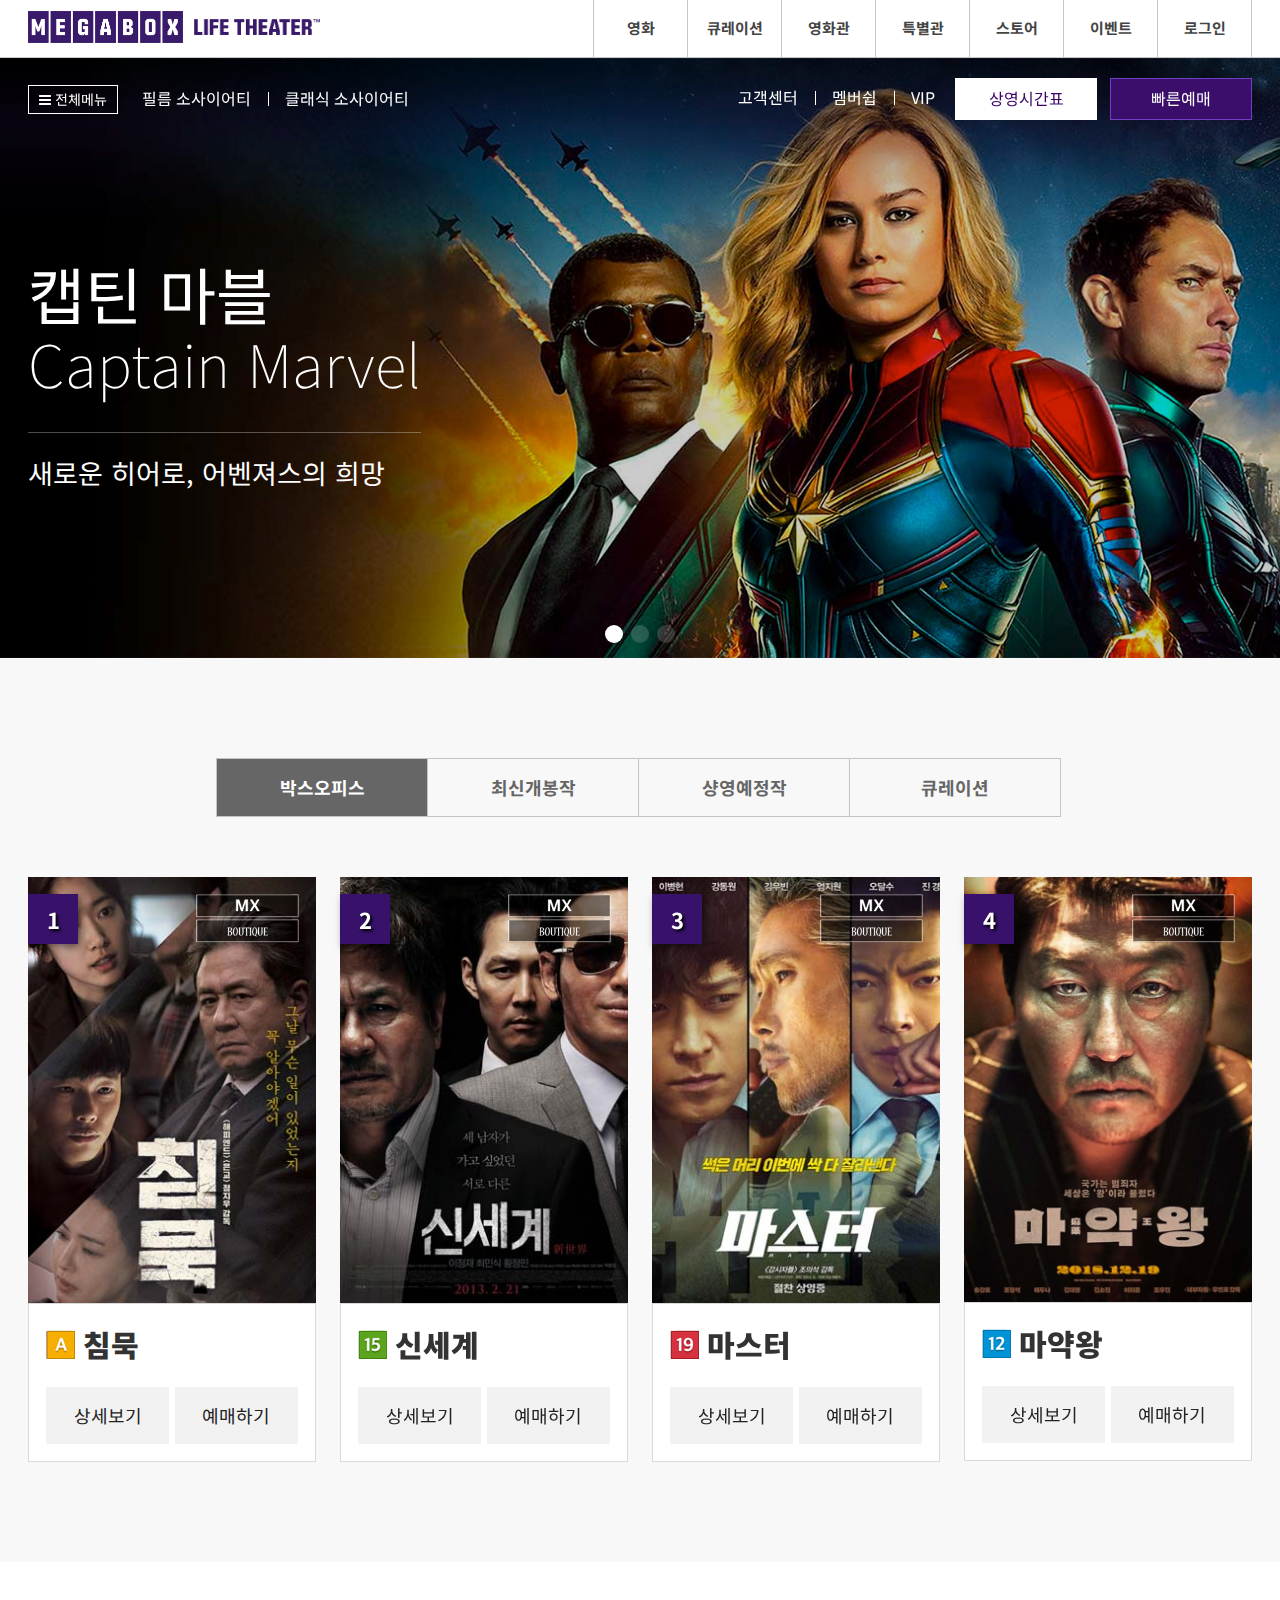
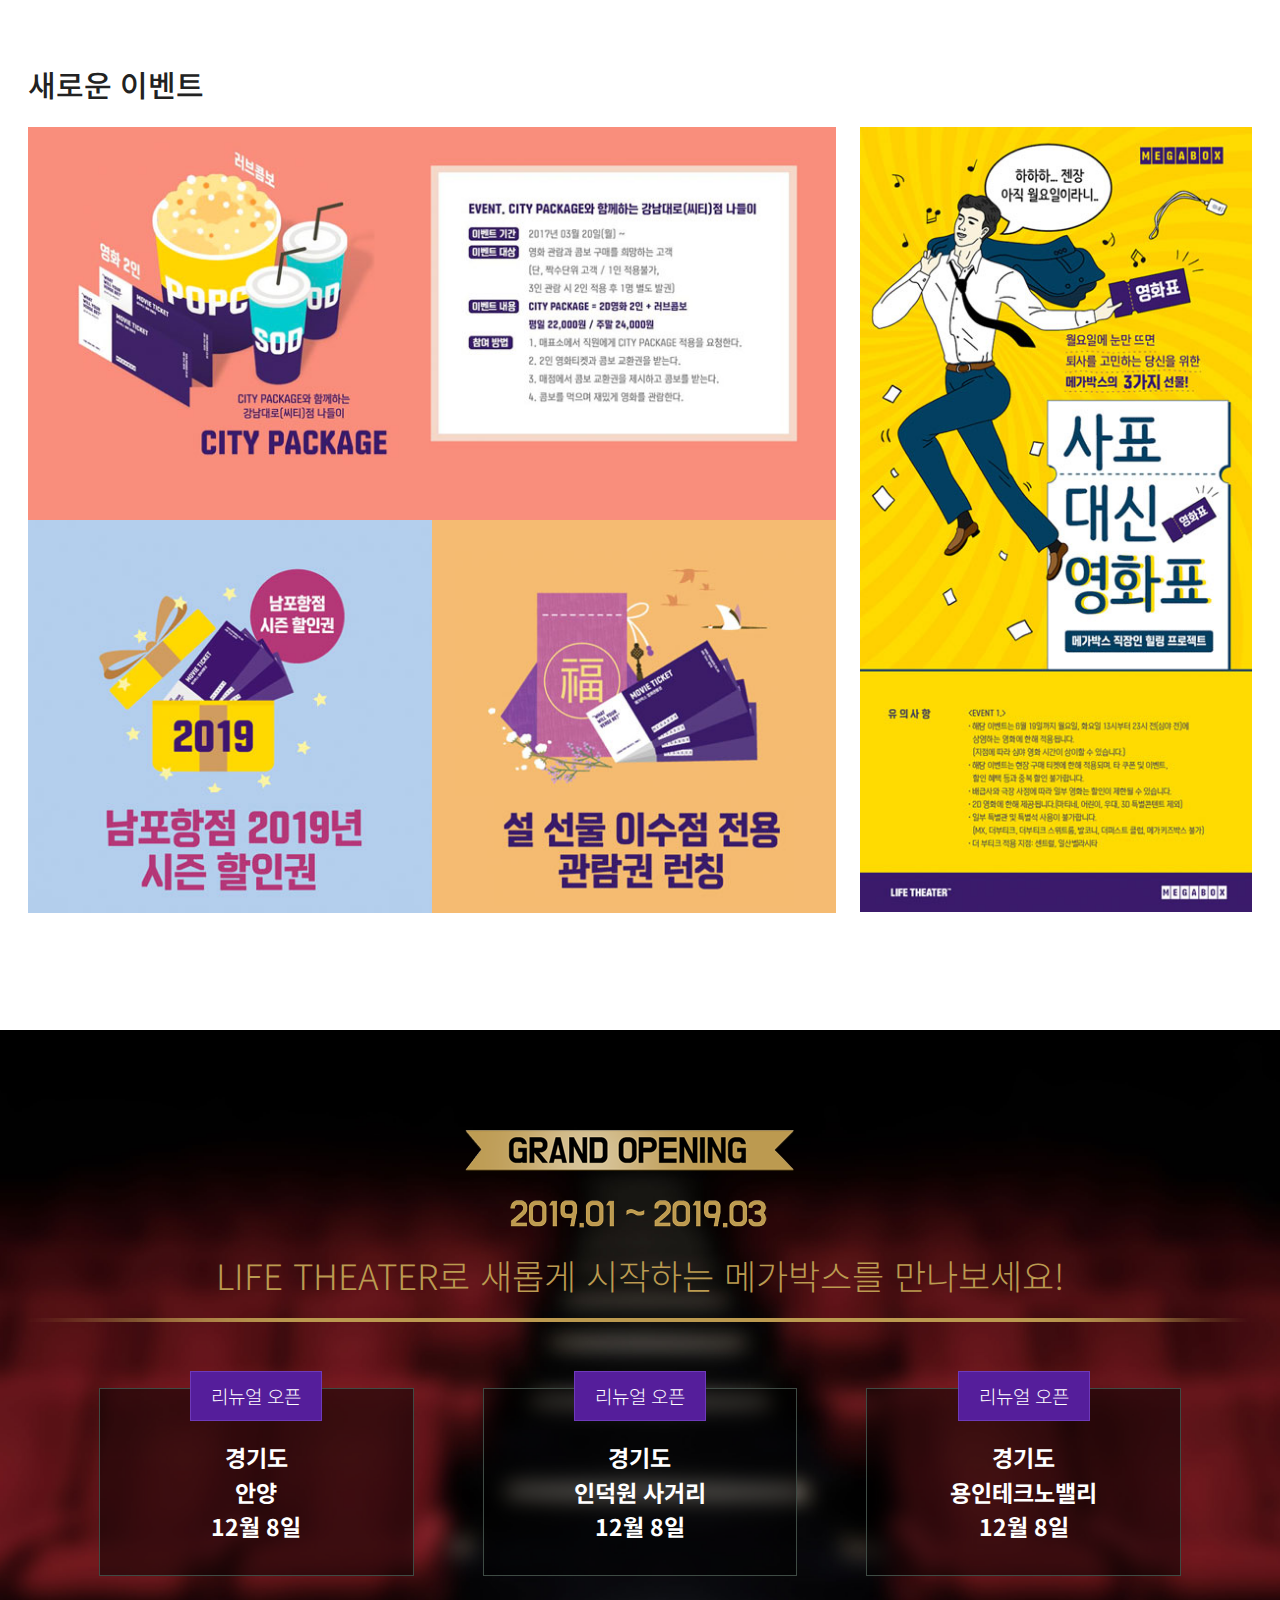
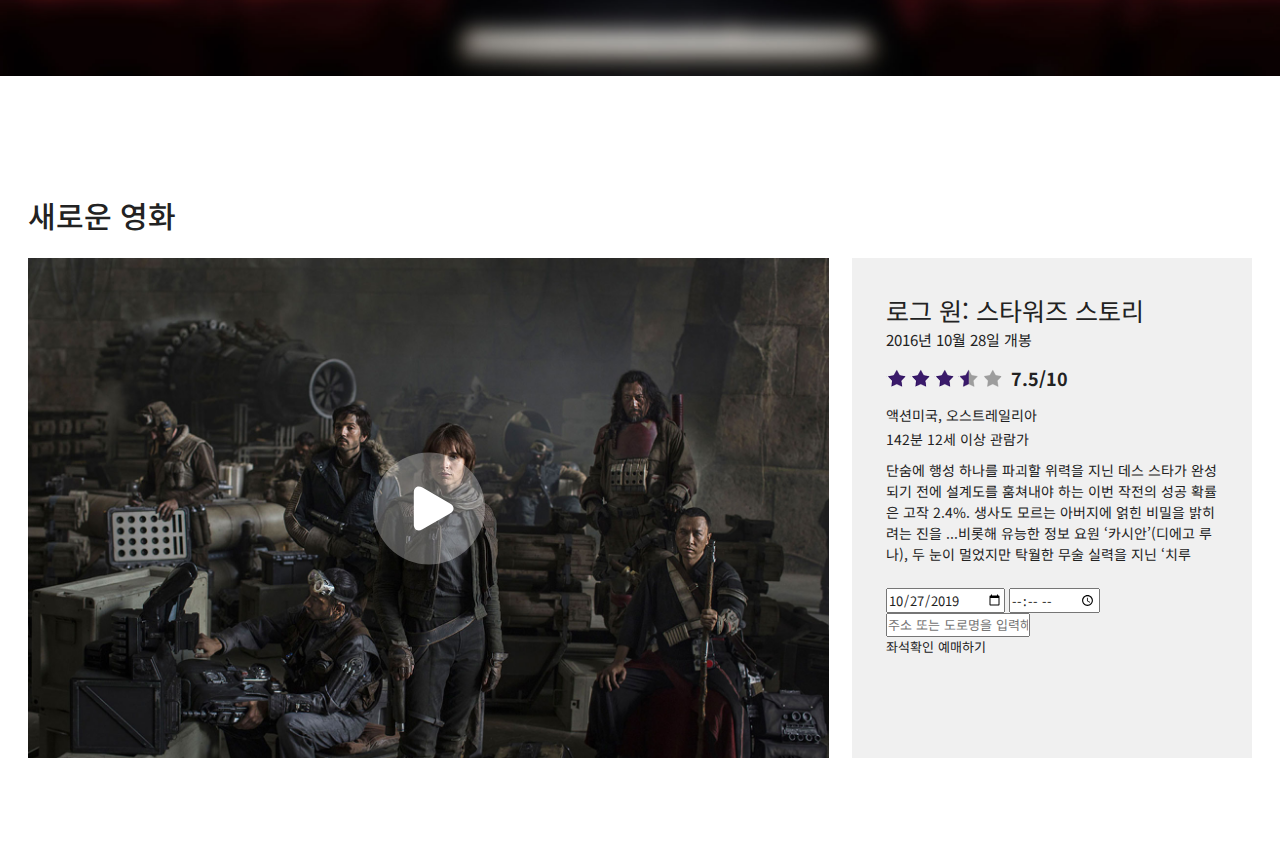
==== commit 249e47ed: "[add] event, open, new" ====
--- a/기업/web3.html
+++ b/기업/web3.html
@@ -40,6 +40,8 @@
    <link rel="stylesheet" href="banner.css">
    <link rel="stylesheet" href="chart.css">
    <link rel="stylesheet" href="event.css">
+   <link rel="stylesheet" href="open.css">
+   <link rel="stylesheet" href="new.css">
 
     <!-- HTLM5shiv ie6~8 -->
     <!--[if lt IE 9]> 
@@ -796,7 +798,97 @@
    <section id="event">
       <div class="container">
          <div class="row">
-            
+            <div class="event">
+               <h2>새로운 이벤트</h2>
+               <div class="event-left">
+                  <div class="event-slider">
+                     <img src="assets/img/event01.jpg" srcset="assets/img/event01@2.jpg 2x" alt="이벤트 이미지">
+                  </div>
+                     <figure class="event-left-down">
+                        <img src="assets/img/event02.jpg" srcset="assets/img/event02@2.jpg 2x" alt="이벤트 이미지">
+                     </figure>
+                     <figure class="event-left-up">
+                        <img src="assets/img/event03.jpg" srcset="assets/img/event03@2.jpg 2x" alt="이벤트 이미지">
+                     </figure>
+               </div>
+               <div class="event-right">
+                  <figure>
+                     <img src="assets/img/event04.jpg" srcset="assets/img/event04@2.jpg 2x" alt="이벤트 이미지">
+                  </figure>
+               </div>
+            </div>
+         </div>
+      </div>
+   </section>
+   <!-- opening -->
+   <section id="opening">
+      <div class="container">
+         <div class="row">
+            <div class="opening">
+               <h2><span class="grand icon ir_pm">grand opening</span></h2>
+               <strong class="date icon ir_pm">2019.01 ~ 2019.93</strong>
+               <p class="desc">LIFE THEATER로 새롭게 시작하는 메가박스를 만나보세요!</p>
+               <div class="open-box">
+                  <div class="box">
+                     <h3>리뉴얼 오픈</h3>
+                     <p><em>경기도</em> <strong>안양</strong> 12월 8일</p>
+                  </div>
+                  <div class="box">
+                     <h3>리뉴얼 오픈</h3>
+                     <p><em>경기도</em> <strong>인덕원 사거리</strong> 12월 8일</p>
+                  </div>
+                  <div class="box">
+                     <h3>리뉴얼 오픈</h3>
+                     <p><em>경기도</em> <strong>용인테크노밸리</strong> 12월 8일</p>
+                  </div>
+            </div>
+         </div>
+      </div>
+   </section>
+   <!-- new movie -->
+   <section id="new">
+      <div class="container">
+         <div class="row">
+            <div class="new">
+               <h2>새로운 영화</h2>
+               <div class="new-left">
+                  <div class="play">
+                     <svg version="1.1" id="Layer_1" xmlns="http://www.w3.org/2000/svg" xmlns:xlink="http://www.w3.org/1999/xlink" x="0px" y="0px"
+                     viewBox="0 0 120 120" style="enable-background:new 0 0 120 120;" xml:space="preserve">
+                        <circle class="st0" cx="60" cy="60.4" r="56"/>
+                        <path class="st1" d="M81,65.4c4.8-2.8,4.8-7.2,0-10L53.5,39.6c-4.8-2.8-8.7-0.5-8.7,5v31.7c0,5.5,3.9,7.8,8.7,5L81,65.4z"/>
+                     </svg>
+                  </div>
+               </div>
+               <div class="new-right">
+                  <h3 class="new-title">로그 원: 스타워즈 스토리</h3>
+                  <span class="new-release">2016년 10월 28일 개봉</span>
+                  <div class="star">
+                     <span class="icon fill"></span>
+                     <span class="icon fill"></span>
+                     <span class="icon fill"></span>
+                     <span class="icon half"></span>
+                     <span class="icon nofill"></span>
+                     <strong>7.5/10</strong>
+                  </div>
+                  <div class="new-summary">
+                     <ul>
+                        <li class="new-summary-genre"><p>액션미국, 오스트레일리아</p></li>
+                        <li class="new-summary-age"><p>142분 12세 이상 관람가</p></li>
+                        <li class="new-summary-desc"><p>단숨에 행성 하나를 파괴할 위력을 지닌 데스 스타가 완성되기 전에 설계도를 훔쳐내야 하는 이번 작전의 성공 확률은 고작 2.4%. 생사도 모르는 아버지에 얽힌 비밀을 밝히려는 진을 ...비롯해 유능한 정보 요원 ‘카시안’(디에고 루나), 두 눈이 멀었지만 탁월한 무술 실력을 지닌 ‘치루</p></li>
+                     </ul>
+                  </div>
+                  <div class="new-select">
+                     <input type="date" value="2019-10-27">
+                     <input type="time">
+                     <input type="text" placeholder="주소 또는 도로명을 입력해주세요.">
+                  </div>
+                  <div class="new-btn">
+                     <a href="" class="new-btn01">좌석확인</a>
+                     <a href="" class="new-btn02">예매하기</a>
+                  </div>
+               </div>
+            </div>
          </div>
       </div>
    </section>
@@ -826,28 +918,28 @@
       var mySwiper = new Swiper('.swiper-container2', {
          slidesPerView: 4,
          spaceBetween: 24,
-//       mousewheel: {
-//           invert: true,
-//       },
+         mousewheel: {
+            invert: true,
+         },
          keyboard: {
             enabled: true,
             onlyInViewport: false,
          },
          autoplay: {
-            delay: 6000,
+            delay: 3000,
          },
          breakpoints: {
             600: {
                slidesPerView: 1.4,
-               spaceBetween: 20
+               spaceBetween: 24
             },
             768: {
                slidesPerView: 2,
-               spaceBetween: 30
+               spaceBetween: 24
             },
             960: {
                slidesPerView: 3,
-               spaceBetween: 40
+               spaceBetween: 24
             }
          }
       });
--- a/기업/chart.css
+++ b/기업/chart.css
@@ -1,3 +1,6 @@
+#movie {
+    background-color: #f8f8f8;
+}
 .movie {
     padding: 100px 0;
 }
@@ -158,10 +161,7 @@
 }
 
 @media (max-width: 960px) {
-    
-    body {
-        background: #d9d7e0;
-    }
+
     .movie-menu ul {
         width: auto;
     }
@@ -172,6 +172,12 @@
 }
 
 @media (max-width: 768px) {
+    body {
+        background: #d9d7e0;
+    }
+    #movie {
+        background: none;
+    }
     #movie .row {
         background: #fff;
         margin: 24px;
--- a/기업/event.css
+++ b/기업/event.css
@@ -0,0 +1,90 @@
+
+.event {
+    overflow: hidden;
+    padding: 100px 0;
+}
+
+.event img {
+    display: block;
+}
+
+.event h2 {
+    margin-bottom: 20px;
+    font-size: 30px;
+    font-weight: 500;
+}
+
+.event-left {
+    float: left;
+    width: 66%;
+    margin-right: 2%;
+}
+
+.event-left .event-left-up {
+    float: left;
+    width: 50%;
+}
+
+.event-left .event-left-down {
+    float: left;
+    width: 50%;
+}
+
+.event-right {
+    float: left;
+    width: 32%;
+}
+
+@media (max-width: 1290px) {
+
+}
+
+@media (max-width: 1024px) {
+
+}
+
+@media (max-width: 960px) {
+
+}
+
+@media (max-width: 768px) {
+    #event .row {
+        padding: 0 24px;
+    }
+    .event {
+        padding: 24px;
+        background: #fff;
+    }
+    .event h2 {
+        font-size: 24px;
+        font-weight: 700;
+    }
+    .event-left {
+        width: 100%;
+        margin-right: 0;
+    }
+    .event-right {
+        display: none;
+    }
+}
+
+@media (max-width: 600px) {
+    #event .row {
+        padding: 0 8px;
+    }
+    .event {
+        padding: 16px;
+    }
+    .event h2 {
+        font-size: 18px; 
+        margin-bottom: 10px;
+    }
+}
+
+@media (max-width: 480px){
+    
+}
+
+@media (max-width: 320px){
+    
+}--- a/기업/open.css
+++ b/기업/open.css
@@ -0,0 +1,120 @@
+#opening {
+    margin: 17px 0;
+    background: url("assets/img/bg01.jpg") no-repeat center top;
+    background-size: cover;
+}
+
+.opening {
+    padding: 100px 0;
+    text-align: center;
+    color: #bb9b51;
+}
+
+.opening h2 {
+    margin-bottom: 15px;
+}
+
+.opening h2 .grand {
+    background-position: 0 -175px;
+    display: inline-block;
+    width: 350px;
+    height: 50px;
+}
+
+.opening .date {
+    background-position: 0 -225px;
+    display: inline-block;
+    width: 260px;
+    height: 45px;
+}
+
+.opening .desc {
+    padding-bottom: 20px;
+    background: url('assets/img/bar.png') no-repeat bottom center;
+    background-size: 100%;
+    font-size: 35px;
+    font-weight: 300;
+}
+
+.opening .open-box {
+    overflow: hidden;
+    padding: 20px 3% 0 3%;
+}
+
+.opening .open-box .box {
+    float: left;
+    width: 27.3333%;
+    margin: 4% 3% 0 3%;
+    background: rgba(0,0,0,0.5);
+    border: 1px solid #3e4b44;
+    box-sizing: border-box;
+}
+
+.opening .open-box h3 {
+    color: #fff;
+    font-weight: 300;
+    border: 1px solid #6e3abb;
+    margin-top: -24px;
+    font-size: 19px;
+    display: inline-block;
+    padding: 10px 20px;
+    background: #551e9b;
+}
+
+.opening .open-box p {
+    font-size: 23px;
+    color: #fff;
+    font-weight: 700;
+    padding: 6% 0 10% 0;
+}
+
+.opening .open-box p em {
+    display: block;
+    font-weight: bold;
+}
+
+.opening .open-box p strong {
+    display: block;
+    font-weight: bold;
+}
+
+@media (max-width: 1290px) {
+
+}
+
+@media (max-width: 1024px) {
+
+}
+
+@media (max-width: 960px) {
+    .opening .open-box {
+        display: none;
+    }
+    .opening .desc {
+        background: none;
+        font-size: 25px;
+    }
+}
+
+@media (max-width: 768px) {
+
+}
+
+@media (max-width: 600px) {
+    .opening .date {
+        display: none;
+    }
+    .opening .desc {
+        font-size: 16px;
+        font-weight: 400;
+        padding-bottom: 0;
+    }
+}
+
+@media (max-width: 480px){
+    
+}
+
+@media (max-width: 320px){
+    
+}--- a/기업/new.css
+++ b/기업/new.css
@@ -0,0 +1,112 @@
+.new {
+    padding: 100px 0;
+    position: relative;
+}
+
+.new h2 {
+    font-size: 30px;
+    font-weight: 500;
+    margin-bottom: 20px;
+}
+
+.new .new-left {
+    position: relative;
+    margin-right: 423px;
+    height: 500px;
+    background: url("assets/img/new01.jpg") center center;
+    background-size: cover;
+}
+
+.new .new-left .play {
+    position: absolute;
+    left: 50%;
+    top: 50%;
+    transform: translate(-50%,-50%);
+    width: 120px;
+    height: 120px;
+    cursor: pointer;
+}
+
+.new .new-left .play .st0 {
+    fill: #fff;
+    opacity: 0.3;
+}
+
+.new .new-left .play .st1 {
+    fill: #fff;
+}
+
+/* 폰트 깨지지 않게 하기위해 position: absolute 사용 */
+.new .new-right {
+    padding: 34px;
+    position: absolute;
+    right: 0;
+    top: 165px;
+    width: 400px;
+    height: 500px;
+    background: #f0f0f0;
+    box-sizing: border-box;
+}
+
+.new-right .new-title {
+    font-size: 25px;
+}
+
+.new-right .new-release {
+    font-size: 15px;
+}
+
+.new-right .star {
+    padding: 13px 0;
+}
+
+.new-right .star span {
+    display: inline-block;
+    width: 20px;
+    height: 20px;
+    vertical-align: -3px;
+}
+
+.new-right .star .fill {
+    background-position: -393px 0;
+}
+
+.new-right .star .half {
+    background-position: -412px 0;
+}
+
+.new-right .star .nofill {
+    background-position: -374px 0;
+}
+
+.new-right .star strong {
+    padding: 5px;
+    font-size: 18px;
+}
+
+.new-right .new-summary {
+    font-size: 14px;
+}
+
+.new-right .new-summary .new-summary-genre {
+    padding-bottom: 3px;
+}
+
+.new-right .new-summary .new-summary-age {
+    padding-bottom: 10px;
+}
+
+.new-right .new-summary .new-summary-desc {
+    margin-bottom: 20px;
+    height: 108px;
+    overflow: hidden;
+}
+
+
+.new-right .new-select {
+
+}
+
+.new-right .new-btn {
+
+}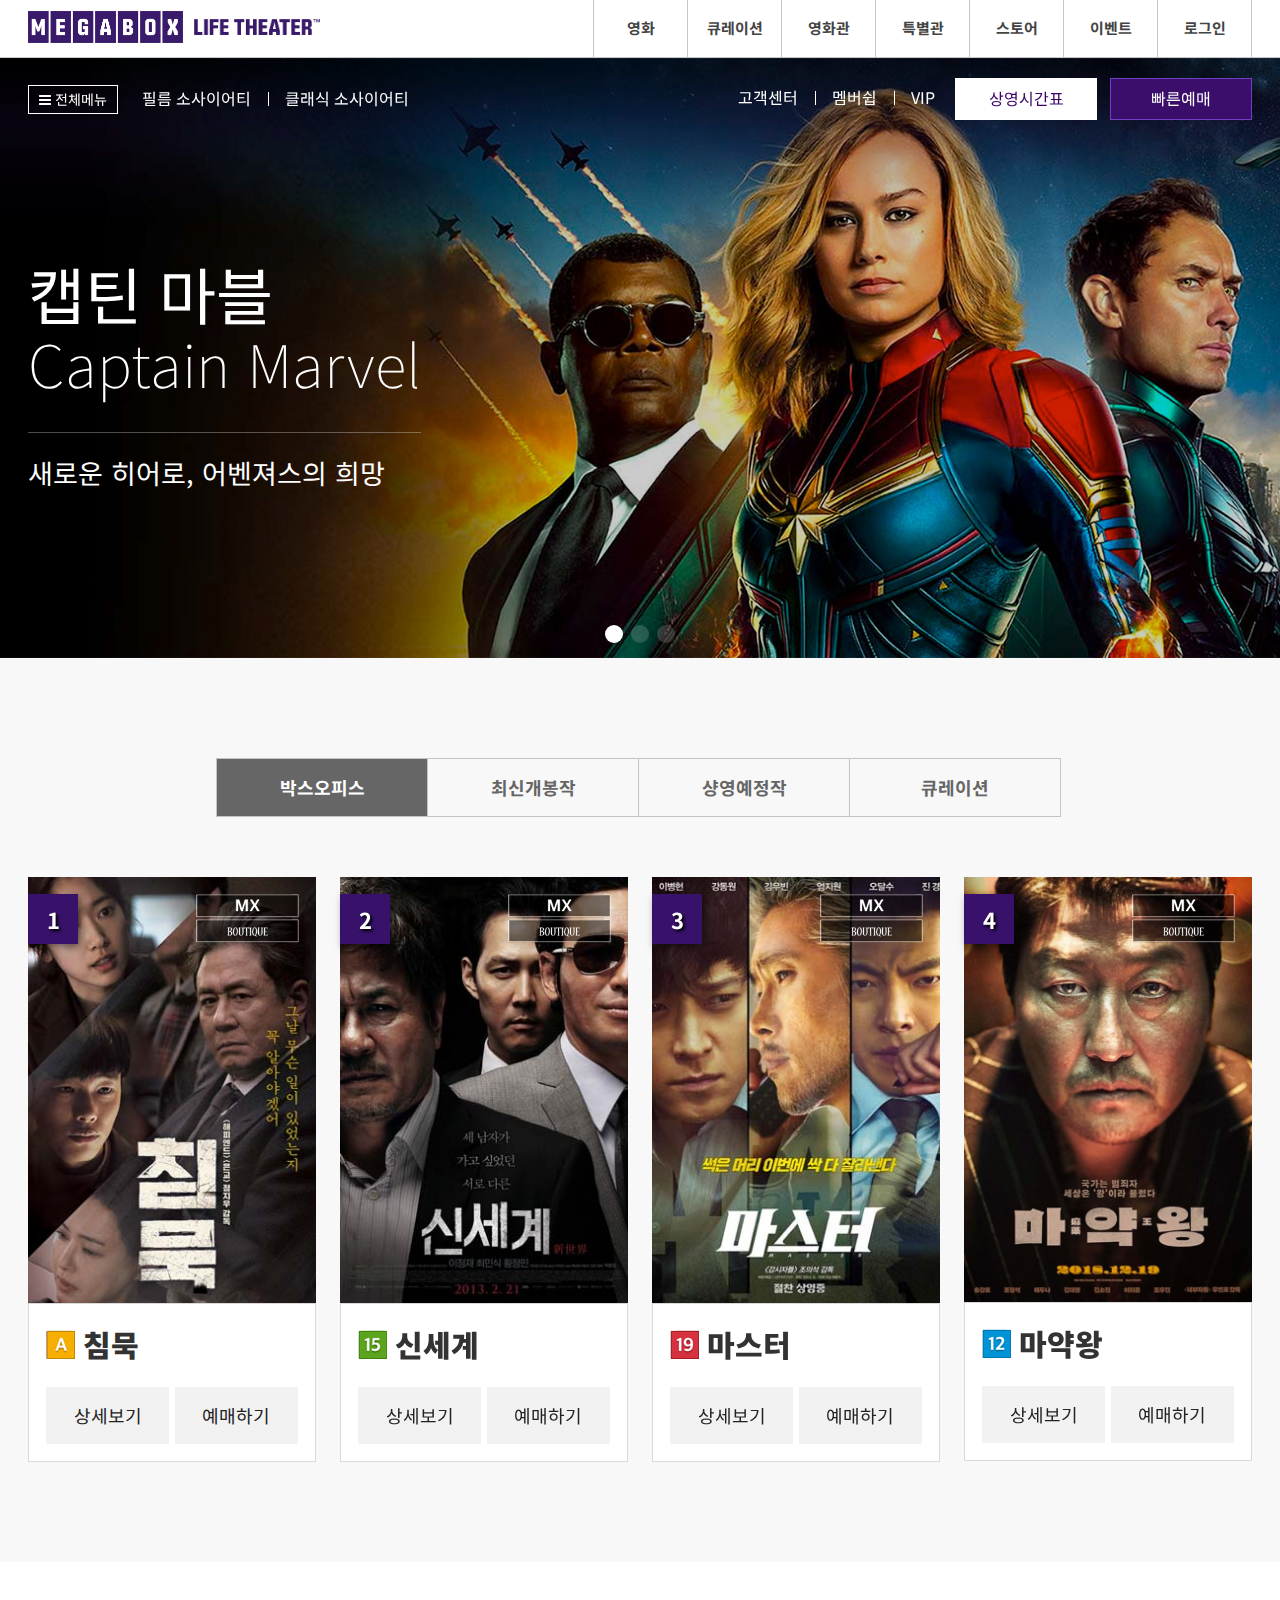
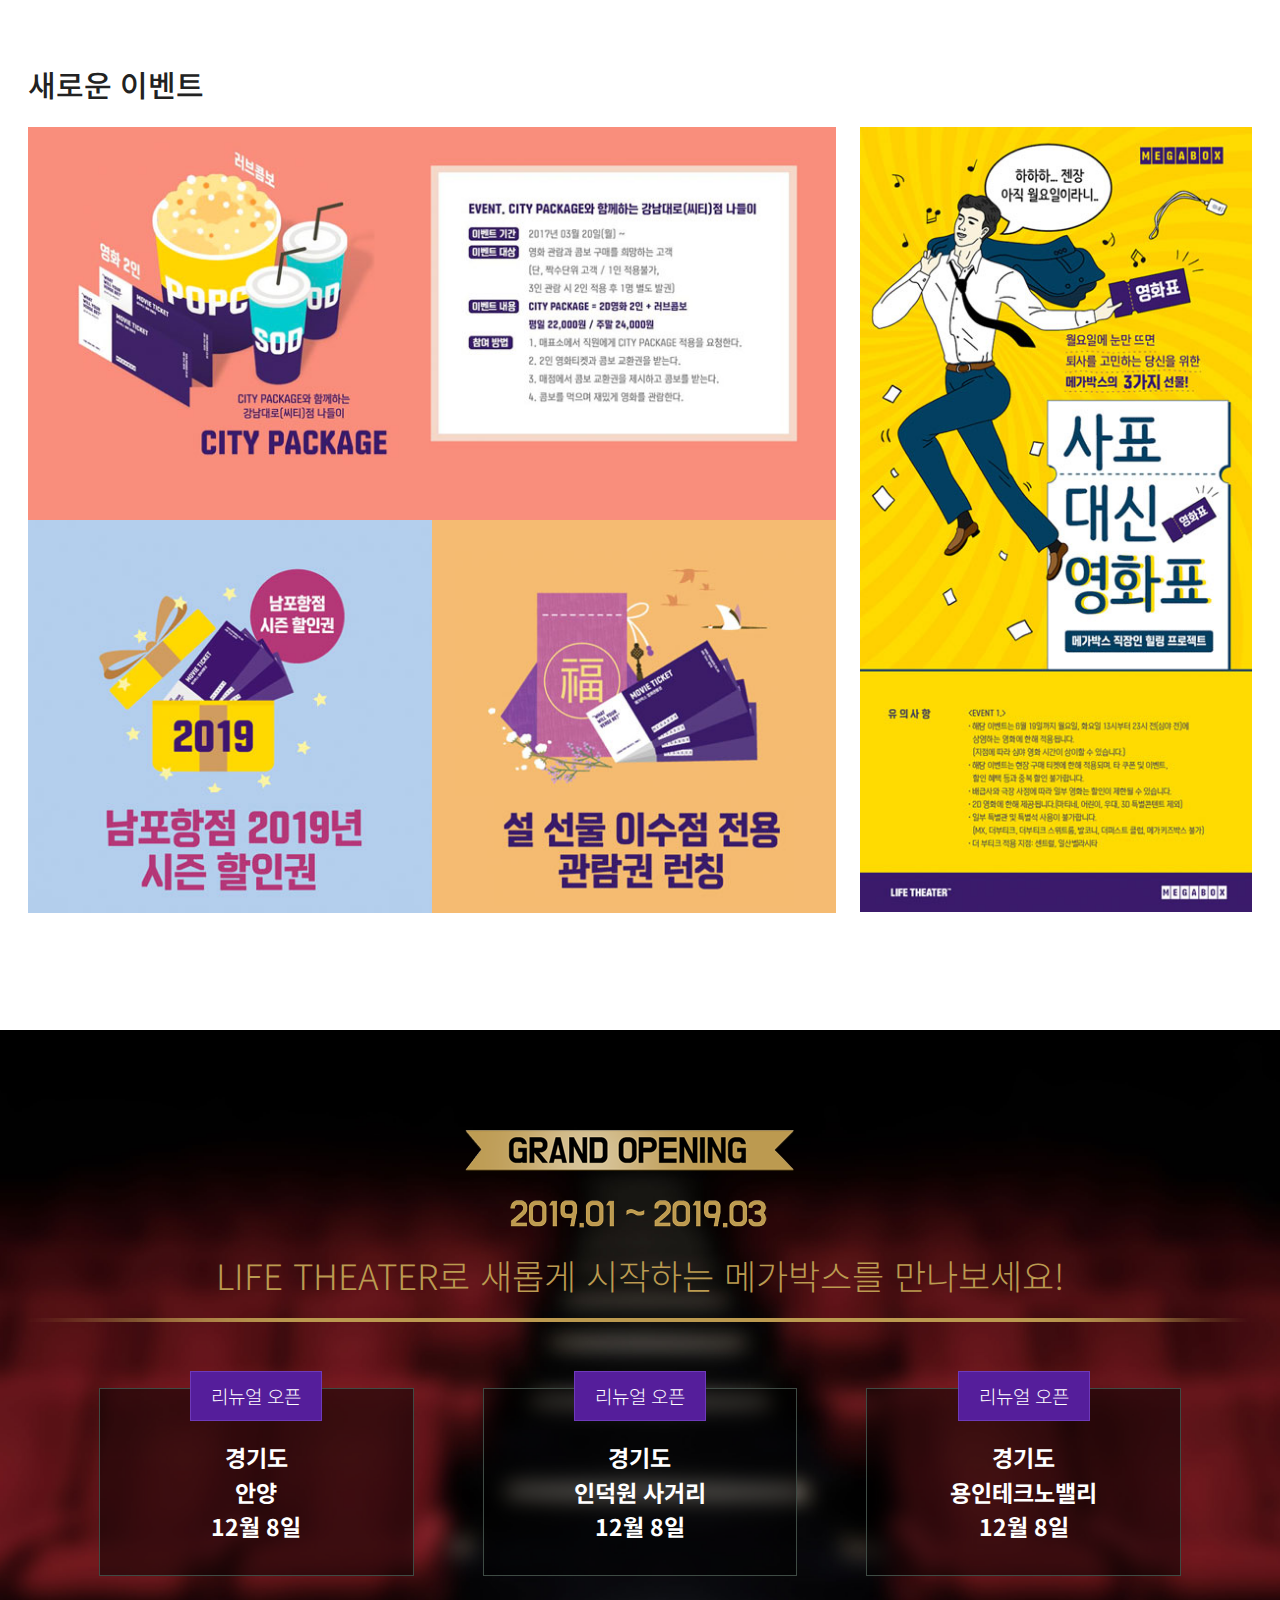
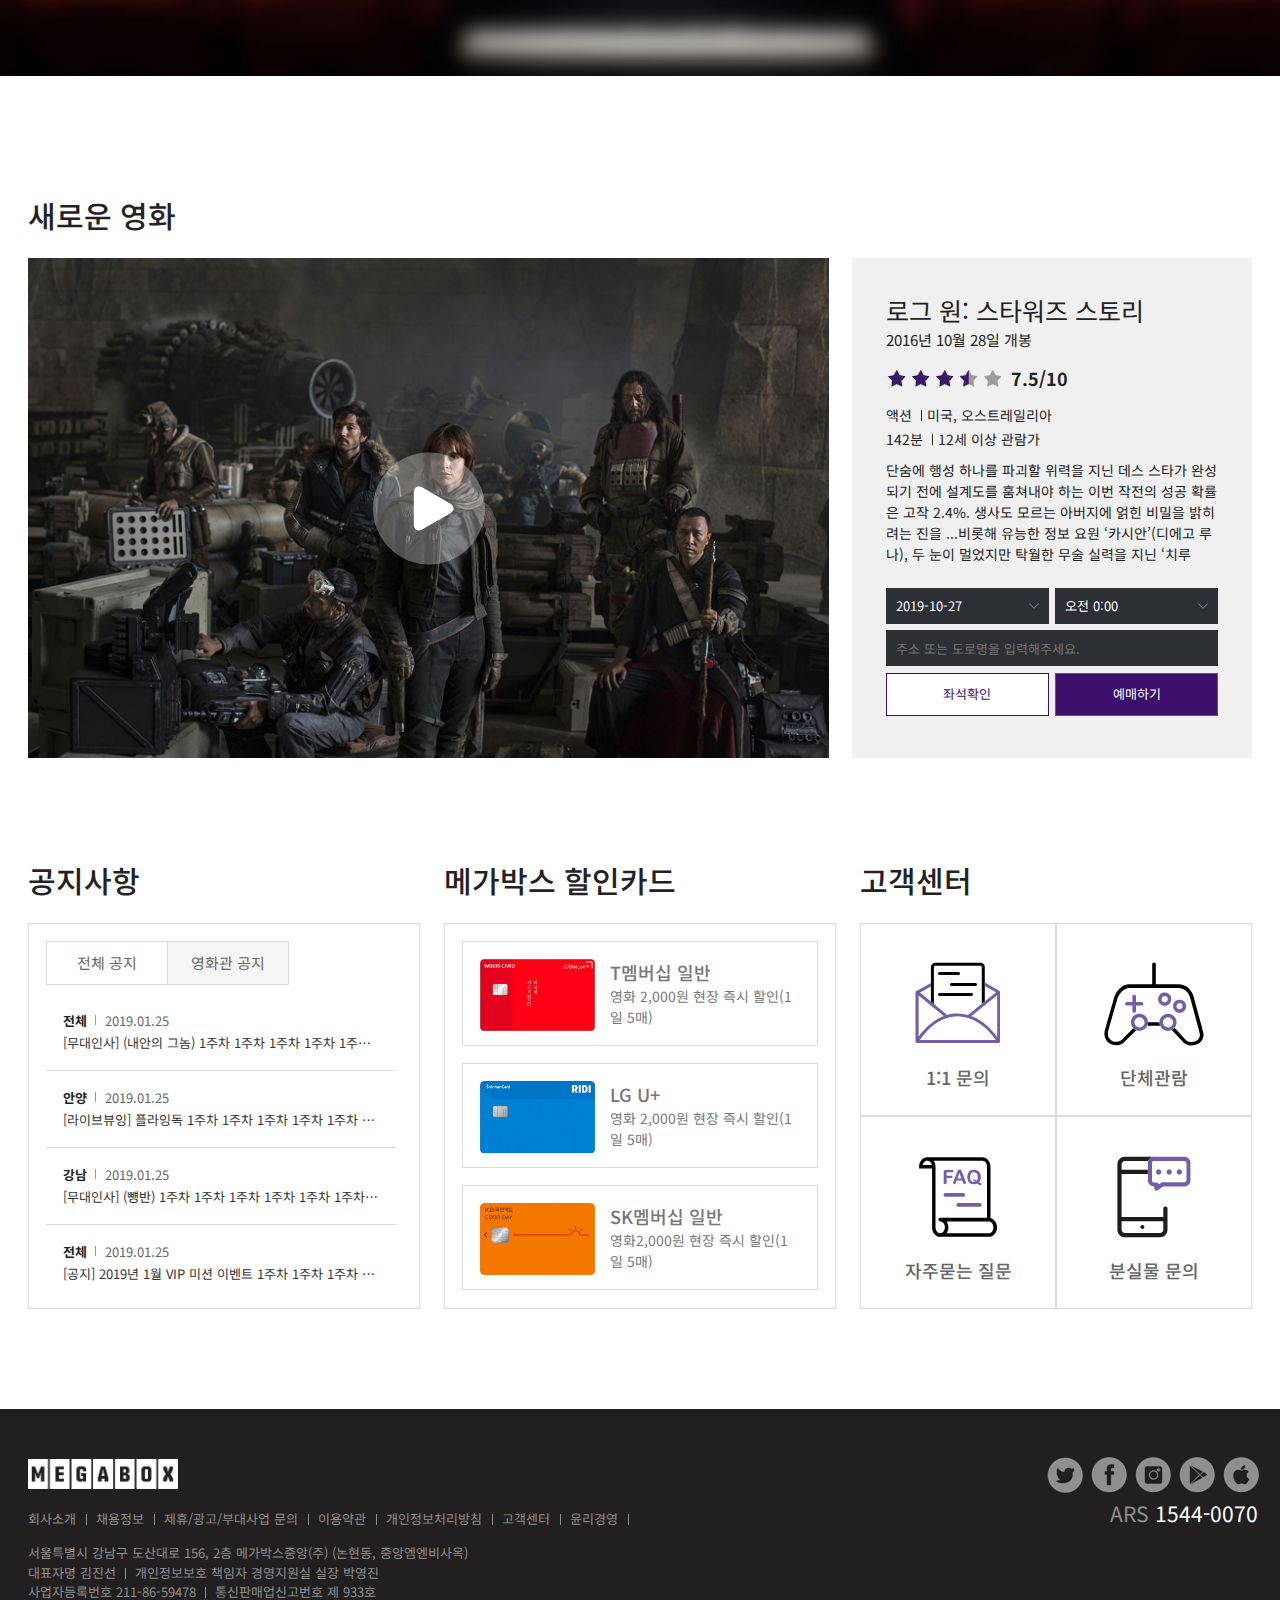
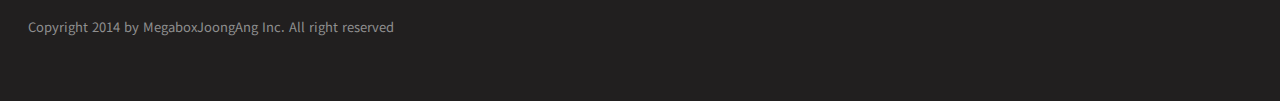
==== commit bd73a37a: "[Complete] html,css" ====
--- a/기업/web3.html
+++ b/기업/web3.html
@@ -42,6 +42,8 @@
    <link rel="stylesheet" href="event.css">
    <link rel="stylesheet" href="open.css">
    <link rel="stylesheet" href="new.css">
+   <link rel="stylesheet" href="help.css">
+   <link rel="stylesheet" href="footer.css">
 
     <!-- HTLM5shiv ie6~8 -->
     <!--[if lt IE 9]> 
@@ -87,811 +89,1427 @@
          </div>
       </div>
    </header>
-   <!-- banner -->
-   <section class="banner">
-      <h2 class="ir_so">최신 영화 소식</h2>
-      <!-- banner menu -->
-      <div class="banner-menu">
+   <main>
+      <!-- banner -->
+      <section class="banner">
+         <h2 class="ir_so">최신 영화 소식</h2>
+         <!-- banner menu -->
+         <div class="banner-menu">
+            <div class="container">
+               <div class="row">
+                  <div class="bm-left">
+                     <ul>
+                        <li class="bm-left-btn"><a href=""><i class="fa fa-bars" aria-hidden="true"></i> 전체메뉴</a></li>
+                        <li class="bm-line"><a href="">필름 소사이어티</a></li>
+                        <li><a href="">클래식 소사이어티</a></li>
+                     </ul>
+                  </div>
+                  <div class="bm-right">
+                     <ul class="">
+                        <li class="bm-line"><a href="">고객센터</a></li>
+                        <li class="bm-line"><a href="">멤버쉽</a></li>
+                        <li><a href="">VIP</a></li>
+                     </ul>
+                     <ul>
+                        <li class="bm-right-btn01"><a href="">상영시간표</a></li>
+                        <li class="bm-right-btn02"><a href="">빠른예매</a></li>
+                     </ul>
+                  </div>
+               </div>
+            </div>
+         </div>
+         <!-- banner slider -->
+         <div class="banner-slider">
+            <div class="swiper-container">
+               <div class="swiper-wrapper">
+                  <div class="swiper-slide ss1">
+                     <div class="container">
+                        <div class="row">
+                           <h2>캡틴 마블<em>Captain Marvel</em></h2>
+                           <p>새로운 히어로, 어벤져스의 희망</p>
+                        </div>
+                     </div>
+                  </div>
+                  <div class="swiper-slide ss2">
+                     <div class="container">
+                        <div class="row">
+                           <h2>캡틴 마블<em>Captain Marvel</em></h2>
+                           <p>새로운 히어로, 어벤져스의 희망</p>
+                        </div>
+                     </div>
+                  </div>
+                  <div class="swiper-slide ss3">
+                     <div class="container">
+                        <div class="row">
+                           <h2>어벤져스<em>Avensures</em></h2>
+                           <p>히어로 어벤져스</p>
+                        </div>
+                     </div>
+                  </div>
+               </div>
+               <div class="swiper-pagination"></div>
+               <div class="swiper-button-prev"></div>
+               <div class="swiper-button-next"></div>
+            </div>
+         </div>
+      </section>
+      <!-- movie chart -->
+      <section id="movie">
          <div class="container">
             <div class="row">
-               <div class="bm-left">
+               <h2 class="ir_so">영화 예매</h2>
+               <div class="movie">
+                  <div class="movie-menu">
+                     <ul>
+                        <li class="active"><a href="">박스오피스</a></li>
+                        <li><a href="">최신개봉작</a></li>
+                        <li><a href="">샹영예정작</a></li>
+                        <li><a href="">큐레이션</a></li>
+                     </ul>
+                  </div>
+                  <div class="movie-chart">
+                     <div class="swiper-container2">
+                        <div class="chart-cont01 swiper-wrapper">
+                           <div class="box-office swiper-slide">
+                              <div class="poster">
+                                 <figure>
+                                    <img src="assets/img/poster01.jpg" srcset="assets/img/poster01@2.jpg 2x" alt="침묵">
+                                 </figure> 
+                                 <div class="rank"><strong>1</strong></div>
+                                 <div class="mx">
+                                    <span class="icon m ir_pm">MX</span>
+                                    <span class="icon b ir_pm">Boutique</span>
+                                 </div>
+                              </div>   
+                              <div class="info">
+                                 <h3><span class="icon all ir_pm">전체관람가</span> <strong>침묵</strong></h3>
+                                 <div class="infor-btn">
+                                    <a href="">상세보기</a>
+                                    <a href="">예매하기</a>
+                                 </div>
+                              </div>
+                           </div>
+                           <div class="box-office swiper-slide">
+                              <div class="poster">
+                                 <figure>
+                                    <img src="assets/img/poster02.jpg" srcset="assets/img/poster02@2.jpg 2x" alt="신세계">
+                                 </figure> 
+                                 <div class="rank"><strong>2</strong></div>
+                                 <div class="mx">
+                                    <span class="icon m ir_pm">MX</span>
+                                    <span class="icon b ir_pm">Boutique</span>
+                                 </div>
+                              </div>   
+                              <div class="info">
+                                 <h3><span class="icon a19 ir_pm">19세</span> <strong>신세계</strong></h3>
+                                 <div class="infor-btn">
+                                    <a href="">상세보기</a>
+                                    <a href="">예매하기</a>
+                                 </div>
+                              </div>
+                           </div>
+                           <div class="box-office swiper-slide">
+                              <div class="poster">
+                                 <figure>
+                                    <img src="assets/img/poster03.jpg" srcset="assets/img/poster03@2.jpg 2x" alt="마스터">
+                                 </figure> 
+                                 <div class="rank"><strong>3</strong></div>
+                                 <div class="mx">
+                                    <span class="icon m ir_pm">MX</span>
+                                    <span class="icon b ir_pm">Boutique</span>
+                                 </div>
+                              </div>   
+                              <div class="info">
+                                 <h3><span class="icon a12 ir_pm">12세</span> <strong>마스터</strong></h3>
+                                 <div class="infor-btn">
+                                    <a href="">상세보기</a>
+                                    <a href="">예매하기</a>
+                                 </div>
+                              </div>
+                           </div>
+                           <div class="box-office swiper-slide">
+                              <div class="poster">
+                                 <figure>
+                                    <img src="assets/img/poster04.jpg" srcset="assets/img/poster04@2.jpg 2x" alt="마약왕">
+                                 </figure> 
+                                 <div class="rank"><strong>4</strong></div>
+                                 <div class="mx">
+                                    <span class="icon m ir_pm">MX</span>
+                                    <span class="icon b ir_pm">Boutique</span>
+                                 </div>
+                              </div>   
+                              <div class="info">
+                                 <h3><span class="icon a15 ir_pm">15세</span> <strong>마약왕</strong></h3>
+                                 <div class="infor-btn">
+                                    <a href="">상세보기</a>
+                                    <a href="">예매하기</a>
+                                 </div>
+                              </div>
+                           </div>
+                           <div class="box-office swiper-slide">
+                              <div class="poster">
+                                 <figure>
+                                    <img src="assets/img/poster01.jpg" srcset="assets/img/poster01@2.jpg 2x" alt="침묵">
+                                 </figure> 
+                                 <div class="rank"><strong>1</strong></div>
+                                 <div class="mx">
+                                    <span class="icon m ir_pm">MX</span>
+                                    <span class="icon b ir_pm">Boutique</span>
+                                 </div>
+                              </div>   
+                              <div class="info">
+                                 <h3><span class="icon all ir_pm">전체관람가</span> <strong>침묵</strong></h3>
+                                 <div class="infor-btn">
+                                    <a href="">상세보기</a>
+                                    <a href="">예매하기</a>
+                                 </div>
+                              </div>
+                           </div>
+                           <div class="box-office swiper-slide">
+                              <div class="poster">
+                                 <figure>
+                                    <img src="assets/img/poster02.jpg" srcset="assets/img/poster02@2.jpg 2x" alt="신세계">
+                                 </figure> 
+                                 <div class="rank"><strong>2</strong></div>
+                                 <div class="mx">
+                                    <span class="icon m ir_pm">MX</span>
+                                    <span class="icon b ir_pm">Boutique</span>
+                                 </div>
+                              </div>   
+                              <div class="info">
+                                 <h3><span class="icon a19 ir_pm">19세</span> <strong>신세계</strong></h3>
+                                 <div class="infor-btn">
+                                    <a href="">상세보기</a>
+                                    <a href="">예매하기</a>
+                                 </div>
+                              </div>
+                           </div>
+                           <div class="box-office swiper-slide">
+                              <div class="poster">
+                                 <figure>
+                                    <img src="assets/img/poster03.jpg" srcset="assets/img/poster03@2.jpg 2x" alt="마스터">
+                                 </figure> 
+                                 <div class="rank"><strong>3</strong></div>
+                                 <div class="mx">
+                                    <span class="icon m ir_pm">MX</span>
+                                    <span class="icon b ir_pm">Boutique</span>
+                                 </div>
+                              </div>   
+                              <div class="info">
+                                 <h3><span class="icon a12 ir_pm">12세</span> <strong>마스터</strong></h3>
+                                 <div class="infor-btn">
+                                    <a href="">상세보기</a>
+                                    <a href="">예매하기</a>
+                                 </div>
+                              </div>
+                           </div>
+                           <div class="box-office swiper-slide">
+                              <div class="poster">
+                                 <figure>
+                                    <img src="assets/img/poster04.jpg" srcset="assets/img/poster04@2.jpg 2x" alt="마약왕">
+                                 </figure> 
+                                 <div class="rank"><strong>4</strong></div>
+                                 <div class="mx">
+                                    <span class="icon m ir_pm">MX</span>
+                                    <span class="icon b ir_pm">Boutique</span>
+                                 </div>
+                              </div>   
+                              <div class="info">
+                                 <h3><span class="icon a15 ir_pm">15세</span> <strong>마약왕</strong></h3>
+                                 <div class="infor-btn">
+                                    <a href="">상세보기</a>
+                                    <a href="">예매하기</a>
+                                 </div>
+                              </div>
+                           </div>
+                        </div>
+                     </div>
+                     <div class="swiper-container2">
+                        <div class="chart-cont02 swiper-wrapper">
+                           <div class="box-office swiper-slide">
+                              <div class="poster">
+                                 <figure>
+                                    <img src="assets/img/poster05.jpg" srcset="assets/img/poster05@2.jpg 2x" alt="her">
+                                 </figure> 
+                                 <div class="rank"><strong>1</strong></div>
+                                 <div class="mx">
+                                    <span class="icon m ir_pm">MX</span>
+                                    <span class="icon b ir_pm">Boutique</span>
+                                 </div>
+                              </div>   
+                              <div class="info">
+                                 <h3><span class="icon all ir_pm">전체관람가</span> <strong>Her</strong></h3>
+                                 <div class="infor-btn">
+                                    <a href="">상세보기</a>
+                                    <a href="">예매하기</a>
+                                 </div>
+                              </div>
+                           </div>
+                           <div class="box-office swiper-slide">
+                              <div class="poster">
+                                 <figure>
+                                    <img src="assets/img/poster06.jpg" srcset="assets/img/poster06@2.jpg 2x" alt="괴물">
+                                 </figure> 
+                                 <div class="rank"><strong>2</strong></div>
+                                 <div class="mx">
+                                    <span class="icon m ir_pm">MX</span>
+                                    <span class="icon b ir_pm">Boutique</span>
+                                 </div>
+                              </div>   
+                              <div class="info">
+                                 <h3><span class="icon a19 ir_pm">19세</span> <strong>괴물</strong></h3>
+                                 <div class="infor-btn">
+                                    <a href="">상세보기</a>
+                                    <a href="">예매하기</a>
+                                 </div>
+                              </div>
+                           </div>
+                           <div class="box-office swiper-slide">
+                              <div class="poster">
+                                 <figure>
+                                    <img src="assets/img/poster07.jpg" srcset="assets/img/poster07@2.jpg 2x" alt="꼭두각시">
+                                 </figure> 
+                                 <div class="rank"><strong>3</strong></div>
+                                 <div class="mx">
+                                    <span class="icon m ir_pm">MX</span>
+                                    <span class="icon b ir_pm">Boutique</span>
+                                 </div>
+                              </div>   
+                              <div class="info">
+                                 <h3><span class="icon a12 ir_pm">12세</span> <strong>꼭두각시</strong></h3>
+                                 <div class="infor-btn">
+                                    <a href="">상세보기</a>
+                                    <a href="">예매하기</a>
+                                 </div>
+                              </div>
+                           </div>
+                           <div class="box-office swiper-slide">
+                              <div class="poster">
+                                 <figure>
+                                    <img src="assets/img/poster08.jpg" srcset="assets/img/poster08@2.jpg 2x" alt="겟아웃">
+                                 </figure> 
+                                 <div class="rank"><strong>4</strong></div>
+                                 <div class="mx">
+                                    <span class="icon m ir_pm">MX</span>
+                                    <span class="icon b ir_pm">Boutique</span>
+                                 </div>
+                              </div>   
+                              <div class="info">
+                                 <h3><span class="icon a15 ir_pm">15세</span> <strong>겟아웃</strong></h3>
+                                 <div class="infor-btn">
+                                    <a href="">상세보기</a>
+                                    <a href="">예매하기</a>
+                                 </div>
+                              </div>
+                           </div>
+                           <div class="box-office swiper-slide">
+                              <div class="poster">
+                                 <figure>
+                                    <img src="assets/img/poster05.jpg" srcset="assets/img/poster05@2.jpg 2x" alt="her">
+                                 </figure> 
+                                 <div class="rank"><strong>1</strong></div>
+                                 <div class="mx">
+                                    <span class="icon m ir_pm">MX</span>
+                                    <span class="icon b ir_pm">Boutique</span>
+                                 </div>
+                              </div>   
+                              <div class="info">
+                                 <h3><span class="icon all ir_pm">전체관람가</span> <strong>Her</strong></h3>
+                                 <div class="infor-btn">
+                                    <a href="">상세보기</a>
+                                    <a href="">예매하기</a>
+                                 </div>
+                              </div>
+                           </div>
+                           <div class="box-office swiper-slide">
+                              <div class="poster">
+                                 <figure>
+                                    <img src="assets/img/poster06.jpg" srcset="assets/img/poster06@2.jpg 2x" alt="괴물">
+                                 </figure> 
+                                 <div class="rank"><strong>2</strong></div>
+                                 <div class="mx">
+                                    <span class="icon m ir_pm">MX</span>
+                                    <span class="icon b ir_pm">Boutique</span>
+                                 </div>
+                              </div>   
+                              <div class="info">
+                                 <h3><span class="icon a19 ir_pm">19세</span> <strong>괴물</strong></h3>
+                                 <div class="infor-btn">
+                                    <a href="">상세보기</a>
+                                    <a href="">예매하기</a>
+                                 </div>
+                              </div>
+                           </div>
+                           <div class="box-office swiper-slide">
+                              <div class="poster">
+                                 <figure>
+                                    <img src="assets/img/poster07.jpg" srcset="assets/img/poster07@2.jpg 2x" alt="꼭두각시">
+                                 </figure> 
+                                 <div class="rank"><strong>3</strong></div>
+                                 <div class="mx">
+                                    <span class="icon m ir_pm">MX</span>
+                                    <span class="icon b ir_pm">Boutique</span>
+                                 </div>
+                              </div>   
+                              <div class="info">
+                                 <h3><span class="icon a12 ir_pm">12세</span> <strong>꼭두각시</strong></h3>
+                                 <div class="infor-btn">
+                                    <a href="">상세보기</a>
+                                    <a href="">예매하기</a>
+                                 </div>
+                              </div>
+                           </div>
+                           <div class="box-office swiper-slide">
+                              <div class="poster">
+                                 <figure>
+                                    <img src="assets/img/poster08.jpg" srcset="assets/img/poster08@2.jpg 2x" alt="겟아웃">
+                                 </figure> 
+                                 <div class="rank"><strong>4</strong></div>
+                                 <div class="mx">
+                                    <span class="icon m ir_pm">MX</span>
+                                    <span class="icon b ir_pm">Boutique</span>
+                                 </div>
+                              </div>   
+                              <div class="info">
+                                 <h3><span class="icon a15 ir_pm">15세</span> <strong>겟아웃</strong></h3>
+                                 <div class="infor-btn">
+                                    <a href="">상세보기</a>
+                                    <a href="">예매하기</a>
+                                 </div>
+                              </div>
+                           </div>
+                        </div>
+                     </div>
+                     <div class="swiper-container2">
+                        <div class="chart-cont03 swiper-wrapper">
+                           <div class="box-office swiper-slide">
+                              <div class="poster">
+                                 <figure>
+                                    <img src="assets/img/poster04.jpg" srcset="assets/img/poster04@2.jpg 2x" alt="마약왕">
+                                 </figure> 
+                                 <div class="rank"><strong>1</strong></div>
+                                 <div class="mx">
+                                    <span class="icon m ir_pm">MX</span>
+                                    <span class="icon b ir_pm">Boutique</span>
+                                 </div>
+                              </div>   
+                              <div class="info">
+                                 <h3><span class="icon all ir_pm">전체관람가</span> <strong>마약왕</strong></h3>
+                                 <div class="infor-btn">
+                                    <a href="">상세보기</a>
+                                    <a href="">예매하기</a>
+                                 </div>
+                              </div>
+                           </div>
+                           <div class="box-office swiper-slide">
+                              <div class="poster">
+                                 <figure>
+                                    <img src="assets/img/poster06.jpg" srcset="assets/img/poster06@2.jpg 2x" alt="괴물">
+                                 </figure> 
+                                 <div class="rank"><strong>2</strong></div>
+                                 <div class="mx">
+                                    <span class="icon m ir_pm">MX</span>
+                                    <span class="icon b ir_pm">Boutique</span>
+                                 </div>
+                              </div>   
+                              <div class="info">
+                                 <h3><span class="icon a19 ir_pm">19세</span> <strong>괴물</strong></h3>
+                                 <div class="infor-btn">
+                                    <a href="">상세보기</a>
+                                    <a href="">예매하기</a>
+                                 </div>
+                              </div>
+                           </div>
+                           <div class="box-office swiper-slide">
+                              <div class="poster">
+                                 <figure>
+                                    <img src="assets/img/poster08.jpg" srcset="assets/img/poster08@2.jpg 2x" alt="겟아웃">
+                                 </figure> 
+                                 <div class="rank"><strong>3</strong></div>
+                                 <div class="mx">
+                                    <span class="icon m ir_pm">MX</span>
+                                    <span class="icon b ir_pm">Boutique</span>
+                                 </div>
+                              </div>   
+                              <div class="info">
+                                 <h3><span class="icon a12 ir_pm">12세</span> <strong>겟아웃</strong></h3>
+                                 <div class="infor-btn">
+                                    <a href="">상세보기</a>
+                                    <a href="">예매하기</a>
+                                 </div>
+                              </div>
+                           </div>
+                           <div class="box-office swiper-slide">
+                              <div class="poster">
+                                 <figure>
+                                    <img src="assets/img/poster10.jpg" srcset="assets/img/poster10@2.jpg 2x" alt="보헤미안랩소디">
+                                 </figure> 
+                                 <div class="rank"><strong>4</strong></div>
+                                 <div class="mx">
+                                    <span class="icon m ir_pm">MX</span>
+                                    <span class="icon b ir_pm">Boutique</span>
+                                 </div>
+                              </div>   
+                              <div class="info">
+                                 <h3><span class="icon a15 ir_pm">15세</span> <strong>보헤미안랩소디</strong></h3>
+                                 <div class="infor-btn">
+                                    <a href="">상세보기</a>
+                                    <a href="">예매하기</a>
+                                 </div>
+                              </div>
+                           </div>
+                           <div class="box-office swiper-slide">
+                              <div class="poster">
+                                 <figure>
+                                    <img src="assets/img/poster04.jpg" srcset="assets/img/poster04@2.jpg 2x" alt="마약왕">
+                                 </figure> 
+                                 <div class="rank"><strong>1</strong></div>
+                                 <div class="mx">
+                                    <span class="icon m ir_pm">MX</span>
+                                    <span class="icon b ir_pm">Boutique</span>
+                                 </div>
+                              </div>   
+                              <div class="info">
+                                 <h3><span class="icon all ir_pm">전체관람가</span> <strong>마약왕</strong></h3>
+                                 <div class="infor-btn">
+                                    <a href="">상세보기</a>
+                                    <a href="">예매하기</a>
+                                 </div>
+                              </div>
+                           </div>
+                           <div class="box-office swiper-slide">
+                              <div class="poster">
+                                 <figure>
+                                    <img src="assets/img/poster06.jpg" srcset="assets/img/poster06@2.jpg 2x" alt="괴물">
+                                 </figure> 
+                                 <div class="rank"><strong>2</strong></div>
+                                 <div class="mx">
+                                    <span class="icon m ir_pm">MX</span>
+                                    <span class="icon b ir_pm">Boutique</span>
+                                 </div>
+                              </div>   
+                              <div class="info">
+                                 <h3><span class="icon a19 ir_pm">19세</span> <strong>괴물</strong></h3>
+                                 <div class="infor-btn">
+                                    <a href="">상세보기</a>
+                                    <a href="">예매하기</a>
+                                 </div>
+                              </div>
+                           </div>
+                           <div class="box-office swiper-slide">
+                              <div class="poster">
+                                 <figure>
+                                    <img src="assets/img/poster08.jpg" srcset="assets/img/poster08@2.jpg 2x" alt="겟아웃">
+                                 </figure> 
+                                 <div class="rank"><strong>3</strong></div>
+                                 <div class="mx">
+                                    <span class="icon m ir_pm">MX</span>
+                                    <span class="icon b ir_pm">Boutique</span>
+                                 </div>
+                              </div>   
+                              <div class="info">
+                                 <h3><span class="icon a12 ir_pm">12세</span> <strong>겟아웃</strong></h3>
+                                 <div class="infor-btn">
+                                    <a href="">상세보기</a>
+                                    <a href="">예매하기</a>
+                                 </div>
+                              </div>
+                           </div>
+                           <div class="box-office swiper-slide">
+                              <div class="poster">
+                                 <figure>
+                                    <img src="assets/img/poster10.jpg" srcset="assets/img/poster10@2.jpg 2x" alt="보헤미안랩소디">
+                                 </figure> 
+                                 <div class="rank"><strong>4</strong></div>
+                                 <div class="mx">
+                                    <span class="icon m ir_pm">MX</span>
+                                    <span class="icon b ir_pm">Boutique</span>
+                                 </div>
+                              </div>   
+                              <div class="info">
+                                 <h3><span class="icon a15 ir_pm">15세</span> <strong>보헤미안랩소디</strong></h3>
+                                 <div class="infor-btn">
+                                    <a href="">상세보기</a>
+                                    <a href="">예매하기</a>
+                                 </div>
+                              </div>
+                           </div>
+                        </div>
+                     </div>
+                     <div class="swiper-container2">
+                        <div class="chart-cont04 swiper-wrapper">
+                           <div class="box-office swiper-slide">
+                              <div class="poster">
+                                 <figure>
+                                    <img src="assets/img/poster05.jpg" srcset="assets/img/poster05@2.jpg 2x" alt="her">
+                                 </figure> 
+                                 <div class="rank"><strong>1</strong></div>
+                                 <div class="mx">
+                                    <span class="icon m ir_pm">MX</span>
+                                    <span class="icon b ir_pm">Boutique</span>
+                                 </div>
+                              </div>   
+                              <div class="info">
+                                 <h3><span class="icon all ir_pm">전체관람가</span> <strong>Her</strong></h3>
+                                 <div class="infor-btn">
+                                    <a href="">상세보기</a>
+                                    <a href="">예매하기</a>
+                                 </div>
+                              </div>
+                           </div>
+                           <div class="box-office swiper-slide">
+                              <div class="poster">
+                                 <figure>
+                                    <img src="assets/img/poster03.jpg" srcset="assets/img/poster03@2.jpg 2x" alt="마스터">
+                                 </figure> 
+                                 <div class="rank"><strong>2</strong></div>
+                                 <div class="mx">
+                                    <span class="icon m ir_pm">MX</span>
+                                    <span class="icon b ir_pm">Boutique</span>
+                                 </div>
+                              </div>   
+                              <div class="info">
+                                 <h3><span class="icon a19 ir_pm">19세</span> <strong>마스터</strong></h3>
+                                 <div class="infor-btn">
+                                    <a href="">상세보기</a>
+                                    <a href="">예매하기</a>
+                                 </div>
+                              </div>
+                           </div>
+                           <div class="box-office swiper-slide">
+                              <div class="poster">
+                                 <figure>
+                                    <img src="assets/img/poster09.jpg" srcset="assets/img/poster09@2.jpg 2x" alt="문라이트">
+                                 </figure> 
+                                 <div class="rank"><strong>3</strong></div>
+                                 <div class="mx">
+                                    <span class="icon m ir_pm">MX</span>
+                                    <span class="icon b ir_pm">Boutique</span>
+                                 </div>
+                              </div>   
+                              <div class="info">
+                                 <h3><span class="icon a12 ir_pm">12세</span> <strong>문라이트</strong></h3>
+                                 <div class="infor-btn">
+                                    <a href="">상세보기</a>
+                                    <a href="">예매하기</a>
+                                 </div>
+                              </div>
+                           </div>
+                           <div class="box-office swiper-slide">
+                              <div class="poster">
+                                 <figure>
+                                    <img src="assets/img/poster01.jpg" srcset="assets/img/poster01@2.jpg 2x" alt="침묵">
+                                 </figure> 
+                                 <div class="rank"><strong>4</strong></div>
+                                 <div class="mx">
+                                    <span class="icon m ir_pm">MX</span>
+                                    <span class="icon b ir_pm">Boutique</span>
+                                 </div>
+                              </div>   
+                              <div class="info">
+                                 <h3><span class="icon a15 ir_pm">15세</span> <strong>침묵</strong></h3>
+                                 <div class="infor-btn">
+                                    <a href="">상세보기</a>
+                                    <a href="">예매하기</a>
+                                 </div>
+                              </div>
+                           </div>
+                           <div class="box-office swiper-slide">
+                              <div class="poster">
+                                 <figure>
+                                    <img src="assets/img/poster05.jpg" srcset="assets/img/poster05@2.jpg 2x" alt="her">
+                                 </figure> 
+                                 <div class="rank"><strong>1</strong></div>
+                                 <div class="mx">
+                                    <span class="icon m ir_pm">MX</span>
+                                    <span class="icon b ir_pm">Boutique</span>
+                                 </div>
+                              </div>   
+                              <div class="info">
+                                 <h3><span class="icon all ir_pm">전체관람가</span> <strong>Her</strong></h3>
+                                 <div class="infor-btn">
+                                    <a href="">상세보기</a>
+                                    <a href="">예매하기</a>
+                                 </div>
+                              </div>
+                           </div>
+                           <div class="box-office swiper-slide">
+                              <div class="poster">
+                                 <figure>
+                                    <img src="assets/img/poster03.jpg" srcset="assets/img/poster03@2.jpg 2x" alt="마스터">
+                                 </figure> 
+                                 <div class="rank"><strong>2</strong></div>
+                                 <div class="mx">
+                                    <span class="icon m ir_pm">MX</span>
+                                    <span class="icon b ir_pm">Boutique</span>
+                                 </div>
+                              </div>   
+                              <div class="info">
+                                 <h3><span class="icon a19 ir_pm">19세</span> <strong>마스터</strong></h3>
+                                 <div class="infor-btn">
+                                    <a href="">상세보기</a>
+                                    <a href="">예매하기</a>
+                                 </div>
+                              </div>
+                           </div>
+                           <div class="box-office swiper-slide">
+                              <div class="poster">
+                                 <figure>
+                                    <img src="assets/img/poster09.jpg" srcset="assets/img/poster09@2.jpg 2x" alt="문라이트">
+                                 </figure> 
+                                 <div class="rank"><strong>3</strong></div>
+                                 <div class="mx">
+                                    <span class="icon m ir_pm">MX</span>
+                                    <span class="icon b ir_pm">Boutique</span>
+                                 </div>
+                              </div>   
+                              <div class="info">
+                                 <h3><span class="icon a12 ir_pm">12세</span> <strong>문라이트</strong></h3>
+                                 <div class="infor-btn">
+                                    <a href="">상세보기</a>
+                                    <a href="">예매하기</a>
+                                 </div>
+                              </div>
+                           </div>
+                           <div class="box-office swiper-slide">
+                              <div class="poster">
+                                 <figure>
+                                    <img src="assets/img/poster01.jpg" srcset="assets/img/poster01@2.jpg 2x" alt="침묵">
+                                 </figure> 
+                                 <div class="rank"><strong>4</strong></div>
+                                 <div class="mx">
+                                    <span class="icon m ir_pm">MX</span>
+                                    <span class="icon b ir_pm">Boutique</span>
+                                 </div>
+                              </div>   
+                              <div class="info">
+                                 <h3><span class="icon a15 ir_pm">15세</span> <strong>침묵</strong></h3>
+                                 <div class="infor-btn">
+                                    <a href="">상세보기</a>
+                                    <a href="">예매하기</a>
+                                 </div>
+                              </div>
+                           </div>
+                        </div>
+                     </div>
+                  </div>
+               </div>
+            </div>
+         </div>
+      </section>
+      <!-- event -->
+      <section id="event">
+         <div class="container">
+            <div class="row">
+               <div class="event">
+                  <h2>새로운 이벤트</h2>
+                  <div class="event-left">
+                     <div class="event-slider">
+                        <img src="assets/img/event01.jpg" srcset="assets/img/event01@2.jpg 2x" alt="이벤트 이미지">
+                     </div>
+                        <figure class="event-left-down">
+                           <img src="assets/img/event02.jpg" srcset="assets/img/event02@2.jpg 2x" alt="이벤트 이미지">
+                        </figure>
+                        <figure class="event-left-up">
+                           <img src="assets/img/event03.jpg" srcset="assets/img/event03@2.jpg 2x" alt="이벤트 이미지">
+                        </figure>
+                  </div>
+                  <div class="event-right">
+                     <figure>
+                        <img src="assets/img/event04.jpg" srcset="assets/img/event04@2.jpg 2x" alt="이벤트 이미지">
+                     </figure>
+                  </div>
+               </div>
+            </div>
+         </div>
+      </section>
+      <!-- opening -->
+      <section id="opening">
+         <div class="container">
+            <div class="row">
+               <div class="opening">
+                  <h2><span class="grand icon ir_pm">grand opening</span></h2>
+                  <strong class="date icon ir_pm">2019.01 ~ 2019.93</strong>
+                  <p class="desc">LIFE THEATER로 새롭게 시작하는 메가박스를 만나보세요!</p>
+                  <div class="open-box">
+                     <div class="box">
+                        <h3>리뉴얼 오픈</h3>
+                        <p><em>경기도</em> <strong>안양</strong> 12월 8일</p>
+                     </div>
+                     <div class="box">
+                        <h3>리뉴얼 오픈</h3>
+                        <p><em>경기도</em> <strong>인덕원 사거리</strong> 12월 8일</p>
+                     </div>
+                     <div class="box">
+                        <h3>리뉴얼 오픈</h3>
+                        <p><em>경기도</em> <strong>용인테크노밸리</strong> 12월 8일</p>
+                     </div>
+               </div>
+            </div>
+         </div>
+      </section>
+      <!-- new movie -->
+      <section id="new">
+         <div class="container">
+            <div class="row">
+               <div class="new">
+                  <h2>새로운 영화</h2>
+                  <div class="new-left">
+                     <div class="play">
+                        <svg version="1.1" id="Layer_1" xmlns="http://www.w3.org/2000/svg" xmlns:xlink="http://www.w3.org/1999/xlink" x="0px" y="0px"
+                        viewBox="0 0 120 120" style="enable-background:new 0 0 120 120;" xml:space="preserve">
+                           <circle class="st0" cx="60" cy="60.4" r="56"/>
+                           <path class="st1" d="M81,65.4c4.8-2.8,4.8-7.2,0-10L53.5,39.6c-4.8-2.8-8.7-0.5-8.7,5v31.7c0,5.5,3.9,7.8,8.7,5L81,65.4z"/>
+                        </svg>
+                     </div>
+                  </div>
+                  <div class="new-right">
+                     <h3 class="new-title">로그 원: 스타워즈 스토리</h3>
+                     <span class="new-release">2016년 10월 28일 개봉</span>
+                     <div class="star">
+                        <span class="icon fill"></span>
+                        <span class="icon fill"></span>
+                        <span class="icon fill"></span>
+                        <span class="icon half"></span>
+                        <span class="icon nofill"></span>
+                        <strong>7.5/10</strong>
+                     </div>
+                     <div class="new-summary">
+                        <ul>
+                           <li class="new-summary-genre"><p><span class="bar">액션</span>미국, 오스트레일리아</p></li>
+                           <li class="new-summary-age"><p><span class="bar">142분</span>12세 이상 관람가</p></li>
+                           <li class="new-summary-desc"><p>단숨에 행성 하나를 파괴할 위력을 지닌 데스 스타가 
+                              완성되기 전에 설계도를 훔쳐내야 하는 이번 작전의 성공 확률은 고작 2.4%. 
+                              생사도 모르는 아버지에 얽힌 비밀을 밝히려는 진을 ...비롯해 유능한 정보 요원 
+                              ‘카시안’(디에고 루나), 두 눈이 멀었지만 탁월한 무술 실력을 지닌 ‘치루트’(견자단), 
+                              전투 베테랑 ‘베이즈’, 파일럿 ‘보디’, 시니컬한 드로이드 ‘K-2SO’까지 합류, 
+                              거대한 전쟁을 끝낼 ‘로그 원’이 이끄는 가장 비밀스런 작전이 시작되는데…</p></li>
+                        </ul>
+                     </div>
+                     <div class="new-select">
+                        <div class="s1">
+                           <label for="udate" class="ir_so">날짜</label>
+                           <input type="text" id="udate" class="udate" value="2019-10-27">
+                        </div>
+                        <div class="s2">
+                           <label for="utime" class="ir_so">시간</label>
+                           <select id="utime" class="utime">
+                              <option value="오전 0:00">오전 0:00</option>
+                              <option value="오전 1:00">오전 1:00</option>
+                              <option value="오전 2:00">오전 2:00</option>
+                              <option value="오전 3:00">오전 3:00</option>
+                              <option value="오전 4:00">오전 4:00</option>
+                              <option value="오전 5:00">오전 5:00</option>
+                              <option value="오전 6:00">오전 6:00</option>
+                              <option value="오전 7:00">오전 7:00</option>
+                              <option value="오전 8:00">오전 8:00</option>
+                              <option value="오전 9:00">오전 9:00</option>
+                              <option value="오전 10:00">오전 10:00</option>
+                              <option value="오전 11:00">오전 11:00</option>
+                              <option value="오전 12:00">오전 12:00</option>
+                              <option value="오후 1:00">오후 1:00</option>
+                              <option value="오후 2:00">오후 2:00</option>
+                              <option value="오후 3:00">오후 3:00</option>
+                              <option value="오후 4:00">오후 4:00</option>
+                              <option value="오후 5:00">오후 5:00</option>
+                              <option value="오후 6:00">오후 6:00</option>
+                              <option value="오후 7:00">오후 7:00</option>
+                              <option value="오후 8:00">오후 8:00</option>
+                              <option value="오후 9:00">오후 9:00</option>
+                              <option value="오후 10:00">오후 10:00</option>
+                              <option value="오후 11:00">오후 11:00</option>
+                              <option value="오후 12:00">오후 12:00</option>
+                           </select>
+                        </div>
+                        <div class="s3">
+                           <label for="uaddress" class="ir_so">주소</label>
+                           <input type="text" id="uaddress" class="uaddress" placeholder="주소 또는 도로명을 입력해주세요.">
+                        </div>
+                     </div>
+                     <div class="new-btn">
+                        <a href="" class="new-btn01">좌석확인</a>
+                        <a href="" class="new-btn02">예매하기</a>
+                     </div>
+                  </div>
+               </div>
+            </div>
+         </div>
+      </section>
+      <!-- notice tap -->
+      <section id="help">
+         <div class="container">
+            <div class="row">
+               <div class="help">
+                  <div class="notice">
+                     <h2>공지사항</h2>
+                     <div class="notice-wrap">
+                        <ul class="notice-tap">
+                           <li class="tap-title active">
+                              <a href="">전체 공지</a>
+                              <ul class="notice-content">
+                                 <li>
+                                    <dl>
+                                       <dt><strong class="bar">전체</strong><em> 2019.01.25</em></dt>
+                                       <dd><p>[무대인사] (내안의 그놈) 1주차 1주차 1주차 1주차 1주차 1주차 1주차 1주차 1주차 1주차 1주차 1주차</p></dd>
+                                    </dl>
+                                 </li>
+                                 <li>
+                                    <dl>
+                                       <dt><strong class="bar">안양</strong><em> 2019.01.25</em></dt>
+                                       <dd><p>[라이브뷰잉] 플라잉독 1주차 1주차 1주차 1주차 1주차 1주차 1주차 1주차 1주차 1주차 1주차 1주차</p></dd>
+                                    </dl>
+                                 </li>
+                                 <li>
+                                    <dl>
+                                       <dt><strong class="bar">강남</strong><em> 2019.01.25</em></dt>
+                                       <dd><p>[무대인사] (뻉반) 1주차 1주차 1주차 1주차 1주차 1주차 1주차 1주차 1주차 1주차 1주차 1주차</p></dd>
+                                    </dl>
+                                 </li>
+                                 <li>
+                                    <dl>
+                                       <dt><strong class="bar">전체</strong><em> 2019.01.25</em></dt>
+                                       <dd><p>[공지] 2019년 1월 VIP 미션 이벤트 1주차 1주차 1주차 1주차 1주차 1주차 1주차 1주차 1주차 1주차 1주차 1주차</p></dd>
+                                    </dl>
+                                 </li>
+                                 </ul>
+                              </li>
+                              <li class="tap-title">
+                                 <a href="">영화관 공지</a>
+                                 <ul class="notice-content">
+                                    <li>
+                                       <dl>
+                                       <dt><strong class="bar">전체</strong><em> 2019.01.25</em></dt>
+                                       <dd><p>[공지] 2019년 1월 VIP 미션 이벤트 1주차 1주차 1주차 1주차 1주차 1주차 1주차 1주차 1주차 1주차 1주차 1주차</p></dd>
+                                       </dl>
+                                 </li>
+                                 <li>
+                                    <dl>
+                                       <dt><strong class="bar">강남</strong><em> 2019.01.25</em></dt>
+                                       <dd><p>[무대인사] (뻉반) 1주차 1주차 1주차 1주차 1주차 1주차 1주차 1주차 1주차 1주차 1주차 1주차</p></dd>
+                                    </dl>
+                                 </li>
+                                 <li>
+                                    <dl>
+                                       <dt><strong class="bar">안양</strong><em> 2019.01.25</em></dt>
+                                       <dd><p>[라이브뮤잉] 플라잉독 1주차 1주차 1주차 1주차 1주차 1주차 1주차 1주차 1주차 1주차 1주차 1주차</p></dd>
+                                    </dl>
+                                 </li>
+                                 <li>
+                                    <dl>
+                                       <dt><strong class="bar">대구</strong><em> 2019.01.25</em></dt>
+                                       <dd><p>[무대인사] (내안의그놈) 1주차 1주차 1주차 1주차 1주차 1주차 1주차 1주차 1주차 1주차 1주차 1주차</p></dd>
+                                    </dl>
+                                 </li>
+                              </ul>
+                           </li>
+                        </ul>
+                     </div>
+                  </div>
+                  <div class="card">
+                     <h2>메가박스 할인카드</h2>
+                     <div class="card-wrap">
+                        <ul>
+                           <li>
+                              <a href="">
+                                 <span><img src="assets/img/card01.jpg" srcset="assets/img/card01@2.jpg" alt="T멤버십카드"></span>
+                                 <strong>T멤버십 일반</strong>
+                                 <em>영화 2,000원 현장 즉시 할인(1일 5매)</em>
+                              </a>
+                           </li>
+                           <li>
+                              <a href="">
+                                 <span><img src="assets/img/card02.jpg" srcset="assets/img/card02@2.jpg" alt="LG U+"></span>
+                                 <strong>LG U+</strong>
+                                 <em>영화 2,000원 현장 즉시 할인(1일 5매)</em>
+                              </a>
+                           </li>
+                           <li>
+                              <a href="">
+                                 <span><img src="assets/img/card03.jpg" srcset="assets/img/card03@2.jpg" alt="SK멤버십 일반"></span>
+                                 <strong>SK멤버십 일반</strong>
+                                 <em>영화2,000원 현장 즉시 할인(1일 5매)</em>
+                              </a>
+                           </li>
+                        </ul>
+                     </div>
+                  </div>
+                  <div class="service">
+                     <h2>고객센터</h2>
+                     <div class="service-wrap">
+                        <ul>
+                           <li>
+                              <a href="#">
+                                    <span class="img_svg">
+                                       <svg version="1.1" id="Layer_1" xmlns="http://www.w3.org/2000/svg" xmlns:xlink="http://www.w3.org/1999/xlink" x="0px" y="0px"
+                                                viewBox="0 0 120 120" style="enable-background:new 0 0 120 120;" xml:space="preserve">
+                                          <g>
+                                                <polygon style="fill:none;" points="86.9,57.4 98.1,48.3 97.9,48.2 86.9,48.2"/>
+                                                <polygon style="fill:none;" points="22.5,48.2 21.9,48.6 32.9,57.6 32.9,48.2"/>
+                                                <polygon style="fill:#FFFFFF;" points="97.9,48.2 86.9,42 86.9,48.2"/>
+                                                <polygon style="fill:#FFFFFF;" points="32.9,42.4 22.5,48.2 32.9,48.2"/>
+                                                <path style="fill:#FFFFFF;" d="M83.9,23c0-0.7-0.6-1.3-1.3-1.3H37.2c-0.7,0-1.3,0.6-1.3,1.3v37L49.2,71c3.2-0.9,6.7-1.4,10.3-1.4
+                                                   c3.5,0,7,0.5,10.5,1.5l13.9-11.2V23z M52,40.5c0-0.8,0.7-1.5,1.5-1.5h24c0.8,0,1.5,0.7,1.5,1.5S78.3,42,77.5,42h-24
+                                                   C52.7,42,52,41.3,52,40.5z M41.5,31c-0.8,0-1.5-0.7-1.5-1.5s0.7-1.5,1.5-1.5h19c0.8,0,1.5,0.7,1.5,1.5S61.3,31,60.5,31H41.5z
+                                                      M73.5,52h-32c-0.8,0-1.5-0.7-1.5-1.5s0.7-1.5,1.5-1.5h32c0.8,0,1.5,0.7,1.5,1.5S74.3,52,73.5,52z"/>
+                                                <path d="M32.9,42.4v5.8v9.4l3,2.5V23c0-0.7,0.6-1.3,1.3-1.3h45.3c0.7,0,1.3,0.6,1.3,1.3v36.8l3-2.4v-9.2V42v-3.4V23
+                                                   c0-2.4-1.9-4.3-4.3-4.3H37.2c-2.4,0-4.3,1.9-4.3,4.3v15.9V42.4z"/>
+                                                <path style="fill:#FFFFFF;" d="M73.4,72.1c6,2.3,11.8,6,17.2,11.1c3.8,3.6,6.7,7.1,8.5,9.7V51.4L73.4,72.1z"/>
+                                                <path style="fill:#FFFFFF;" d="M20.6,51.4v41.3c4-5.7,12.6-16,25.2-20.7L20.6,51.4z"/>
+                                                <path style="fill:#755CA7;" d="M101.6,47.1l0.1-0.2l-14.9-8.4V42l11.1,6.2l0.2,0.1l-11.3,9.1l-3,2.4L70,71c-3.4-1-6.9-1.5-10.5-1.5
+                                                   c-3.7,0-7.1,0.5-10.3,1.4L35.9,60l-3-2.5l-11-9l0.6-0.3l10.4-5.8v-3.4L19,46.7c-0.2,0-0.4,0-0.6,0.1c-0.5,0.2-0.9,0.8-0.9,1.4v49.3
+                                                   c0,0.8,0.7,1.5,1.5,1.5h0.2h81.1h0.2c0.8,0,1.5-0.7,1.5-1.5V48.2C102.1,47.8,102,47.4,101.6,47.1z M99.1,92.9
+                                                   c-1.9-2.6-4.7-6.1-8.5-9.7c-5.4-5.1-11.2-8.8-17.2-11.1l25.8-20.8V92.9z M97.7,96H22c4.2-6.2,17.5-23.5,37.5-23.5
+                                                   C79.6,72.5,93.3,89.7,97.7,96z M20.6,92.7V51.4L45.8,72C33.2,76.8,24.6,87,20.6,92.7z"/>
+                                                <path style="fill:#FFFFFF;" d="M59.5,72.5c-20,0-33.4,17.2-37.5,23.5h75.7C93.3,89.7,79.6,72.5,59.5,72.5z"/>
+                                                <path d="M62,29.5c0-0.8-0.7-1.5-1.5-1.5h-19c-0.8,0-1.5,0.7-1.5,1.5s0.7,1.5,1.5,1.5h19C61.3,31,62,30.3,62,29.5z"/>
+                                                <path d="M77.5,42c0.8,0,1.5-0.7,1.5-1.5S78.3,39,77.5,39h-24c-0.8,0-1.5,0.7-1.5,1.5s0.7,1.5,1.5,1.5H77.5z"/>
+                                                <path d="M73.5,49h-32c-0.8,0-1.5,0.7-1.5,1.5s0.7,1.5,1.5,1.5h32c0.8,0,1.5-0.7,1.5-1.5S74.3,49,73.5,49z"/>
+                                          </g>
+                                       </svg>
+                                    </span>
+                                    <strong>1:1 문의</strong>
+                              </a>
+                           </li>
+                           <li>
+                              <a href="#">
+                                    <span class="img_svg">
+                                       <svg version="1.1" id="Layer_1" xmlns="http://www.w3.org/2000/svg" xmlns:xlink="http://www.w3.org/1999/xlink" x="0px" y="0px"
+                                          viewBox="0 0 120 120" style="enable-background:new 0 0 120 120;" xml:space="preserve">
+                                          <g>
+                                                <polygon style="fill:none;" points="199.9,54.4 211.1,45.3 210.9,45.2 199.9,45.2  "/>
+                                                <polygon style="fill:none;" points="135.5,45.2 134.9,45.6 145.9,54.6 145.9,45.2  "/>
+                                                <polygon style="fill:#FFFFFF;" points="210.9,45.2 199.9,39 199.9,45.2  "/>
+                                                <polygon style="fill:#FFFFFF;" points="145.9,39.4 135.5,45.2 145.9,45.2  "/>
+                                                <path style="fill:#FFFFFF;" d="M196.9,20c0-0.7-0.6-1.3-1.3-1.3h-45.3c-0.7,0-1.3,0.6-1.3,1.3v37L162.2,68c3.2-0.9,6.7-1.4,10.3-1.4
+                                                   c3.5,0,7,0.5,10.5,1.5l13.9-11.2V20z M165,37.5c0-0.8,0.7-1.5,1.5-1.5h24c0.8,0,1.5,0.7,1.5,1.5s-0.7,1.5-1.5,1.5h-24
+                                                   C165.7,39,165,38.3,165,37.5z M154.5,28c-0.8,0-1.5-0.7-1.5-1.5s0.7-1.5,1.5-1.5h19c0.8,0,1.5,0.7,1.5,1.5s-0.7,1.5-1.5,1.5H154.5z
+                                                      M186.5,49h-32c-0.8,0-1.5-0.7-1.5-1.5s0.7-1.5,1.5-1.5h32c0.8,0,1.5,0.7,1.5,1.5S187.3,49,186.5,49z"/>
+                                                <path d="M145.9,39.4v5.8v9.4l3,2.5V20c0-0.7,0.6-1.3,1.3-1.3h45.3c0.7,0,1.3,0.6,1.3,1.3v36.8l3-2.4v-9.2V39v-3.4V20
+                                                   c0-2.4-1.9-4.3-4.3-4.3h-45.3c-2.4,0-4.3,1.9-4.3,4.3v15.9V39.4z"/>
+                                                <path style="fill:#FFFFFF;" d="M186.4,69.1c6,2.3,11.8,6,17.2,11.1c3.8,3.6,6.7,7.1,8.5,9.7V48.4L186.4,69.1z"/>
+                                                <path style="fill:#FFFFFF;" d="M133.6,48.4v41.3c4-5.7,12.6-16,25.2-20.7L133.6,48.4z"/>
+                                                <path style="fill:#755CA7;" d="M214.6,44.1l0.1-0.2l-14.9-8.4V39l11.1,6.2l0.2,0.1l-11.3,9.1l-3,2.4L183,68c-3.4-1-6.9-1.5-10.5-1.5
+                                                   c-3.7,0-7.1,0.5-10.3,1.4L148.9,57l-3-2.5l-11-9l0.6-0.3l10.4-5.8v-3.4L132,43.7c-0.2,0-0.4,0-0.6,0.1c-0.5,0.2-0.9,0.8-0.9,1.4
+                                                   v49.3c0,0.8,0.7,1.5,1.5,1.5h0.2h81.1h0.2c0.8,0,1.5-0.7,1.5-1.5V45.2C215.1,44.8,215,44.4,214.6,44.1z M212.1,89.9
+                                                   c-1.9-2.6-4.7-6.1-8.5-9.7c-5.4-5.1-11.2-8.8-17.2-11.1l25.8-20.8V89.9z M210.7,93H135c4.2-6.2,17.5-23.5,37.5-23.5
+                                                   C192.6,69.5,206.3,86.7,210.7,93z M133.6,89.7V48.4L158.8,69C146.2,73.8,137.6,84,133.6,89.7z"/>
+                                                <path style="fill:#FFFFFF;" d="M172.5,69.5c-20,0-33.4,17.2-37.5,23.5h75.7C206.3,86.7,192.6,69.5,172.5,69.5z"/>
+                                                <path d="M175,26.5c0-0.8-0.7-1.5-1.5-1.5h-19c-0.8,0-1.5,0.7-1.5,1.5s0.7,1.5,1.5,1.5h19C174.3,28,175,27.3,175,26.5z"/>
+                                                <path d="M190.5,39c0.8,0,1.5-0.7,1.5-1.5s-0.7-1.5-1.5-1.5h-24c-0.8,0-1.5,0.7-1.5,1.5s0.7,1.5,1.5,1.5H190.5z"/>
+                                                <path d="M186.5,46h-32c-0.8,0-1.5,0.7-1.5,1.5s0.7,1.5,1.5,1.5h32c0.8,0,1.5-0.7,1.5-1.5S187.3,46,186.5,46z"/>
+                                                <path style="fill:#FFFFFF;" d="M85.3,65.3c0.8,0.1,1.6-0.2,2.3-0.7c0.6-0.5,1-1.3,1.1-2.1c0.1-0.8-0.2-1.6-0.7-2.3c-0.5-0.6-1.3-1-2.1-1.1
+                                                   c-0.1,0-0.2,0-0.3,0c-0.7,0-1.4,0.2-1.9,0.7c-0.6,0.5-1,1.3-1.1,2.1c-0.1,0.8,0.2,1.6,0.7,2.3C83.7,64.8,84.5,65.2,85.3,65.3z"/>
+                                                <path style="fill:#FFFFFF;" d="M70.5,58.2c0.8,0.1,1.6-0.2,2.3-0.7c1.3-1.1,1.5-3,0.5-4.4c-0.6-0.8-1.5-1.2-2.4-1.2c-0.7,0-1.4,0.2-2,0.7
+                                                   c-1.3,1.1-1.5,3-0.5,4.4C68.9,57.7,69.6,58.1,70.5,58.2z"/>
+                                                <path style="fill:#FFFFFF;" d="M44.4,69.9c4.7-0.6,9,2.7,9.6,7.4c0,0.3,0.1,0.6,0.1,1h11.4c0.1-4.2,3.2-7.8,7.4-8.3c4.7-0.6,9,2.7,9.6,7.4
+                                                   c0.3,2.4-0.5,4.8-1.9,6.5l11.9,12.7c2.7,1.9,6.6,2.1,9.6,0.5c2.5-1.3,4-3.5,4-6.1c0-1-0.7-3.8-1.1-5.1c-0.2-0.9-0.4-1.3-0.4-1.6
+                                                   l-8.1-29.9c-1.5-6.2-6.3-10.4-11.9-10.4h-49c-5.6,0-10.1,5.4-11.9,10.4l-9.2,32.1c-0.3,1.1-0.5,2.2-0.4,3.3c0,0.5,0,0.9,0,1.1
+                                                   c0.3,2.7,1.9,4.9,4.3,6.1c2.6,1.3,5.6,1.2,8.1-0.2c0.4-0.2,0.8-0.5,1.2-0.8l11.8-11.7c-1.2-1.3-2.1-2.9-2.3-4.8
+                                                   C36.5,74.7,39.8,70.5,44.4,69.9z M79,61.5c0.2-1.8,1-3.3,2.4-4.4c1.4-1.1,3.1-1.6,4.8-1.4c1.8,0.2,3.3,1,4.4,2.4s1.6,3.1,1.4,4.8
+                                                   c-0.2,1.8-1,3.3-2.4,4.4c-1.2,1-2.6,1.5-4.1,1.5c-0.2,0-0.5,0-0.7,0c-1.8-0.2-3.3-1-4.4-2.4S78.9,63.2,79,61.5z M66.6,50
+                                                   c2.8-2.3,7-1.9,9.3,1c2.3,2.8,1.9,7-1,9.3c-1.2,1-2.6,1.5-4.1,1.5c-0.2,0-0.5,0-0.7,0c-1.8-0.2-3.3-1-4.4-2.4
+                                                   C63.4,56.4,63.8,52.3,66.6,50z M31.4,59.9c0-1,0.8-1.8,1.8-1.8h5.4v-5.4c0-1,0.8-1.8,1.8-1.8s1.8,0.8,1.8,1.8v5.4h5.4
+                                                   c1,0,1.8,0.8,1.8,1.8s-0.8,1.8-1.8,1.8H42V67c0,1-0.8,1.8-1.8,1.8S38.5,68,38.5,67v-5.4h-5.4C32.2,61.7,31.4,60.9,31.4,59.9z"/>
+                                                <path style="fill:#000000;" d="M108.3,84.9c-0.1-0.5-0.3-1-0.3-1.2l-8.2-30.4c-1.9-7.8-8-13-15.3-13H61.8c0-0.1,0-0.1,0-0.2V20.2
+                                                   c0-1-0.8-1.8-1.8-1.8s-1.8,0.8-1.8,1.8v19.9c0,0.1,0,0.1,0,0.2H35.5c-7.4,0-13,6.4-15.2,12.8L11,85.4c-0.4,1.4-0.6,2.9-0.6,4.4
+                                                   c0,1,0,1.3,0.1,1.4c0.5,3.9,2.7,7.1,6.2,8.8c3.6,1.8,7.9,1.7,11.4-0.3c0.6-0.3,1.2-0.7,1.7-1.2l12.5-12.3c-1.1-0.5-2.1-1.1-3-2
+                                                   L27.5,95.9c-0.4,0.3-0.8,0.6-1.2,0.8c-2.5,1.4-5.5,1.5-8.1,0.2c-2.4-1.2-4-3.4-4.3-6.1c0-0.2,0-0.6,0-1.1c0-1.1,0.1-2.3,0.4-3.3
+                                                   l9.2-32.1c1.8-5,6.3-10.4,11.9-10.4h49c5.6,0,10.4,4.1,11.9,10.4l8.1,29.9c0,0.3,0.2,0.7,0.4,1.6c0.4,1.3,1.1,4.1,1.1,5.1
+                                                   c0,2.6-1.5,4.8-4,6.1c-3.1,1.6-6.9,1.3-9.6-0.5L80.6,83.8c-0.7,0.9-1.7,1.6-2.8,2.2L90,99l0.3,0.2c2.2,1.6,4.8,2.3,7.4,2.3
+                                                   c2,0,4.1-0.5,6-1.4c3.7-1.9,5.9-5.3,5.9-9.3C109.5,89.5,109,87.3,108.3,84.9z"/>
+                                                <path style="fill:#000000;" d="M65.5,79.4c-0.1-0.4-0.1-0.8-0.1-1.2H54.1c0,1.2-0.2,2.4-0.7,3.5h12.8C65.9,81,65.6,80.2,65.5,79.4z"/>
+                                                <path style="fill:#FFFFFF;" d="M50.5,77.7c-0.3-2.5-2.5-4.4-5-4.4c-0.2,0-0.4,0-0.6,0c-2.8,0.4-4.7,2.9-4.4,5.7c0.4,2.8,2.9,4.7,5.7,4.4
+                                                   C48.9,83,50.9,80.4,50.5,77.7z"/>
+                                                <path style="fill:#755CA7;" d="M54.1,78.2c0-0.3,0-0.6-0.1-1c-0.6-4.7-4.9-8-9.6-7.4c-4.7,0.6-8,4.9-7.4,9.6c0.2,1.9,1.1,3.5,2.3,4.8
+                                                   c0.8,0.9,1.8,1.5,3,2c1,0.4,2.1,0.6,3.2,0.6c0.4,0,0.7,0,1.1-0.1c3.1-0.4,5.6-2.4,6.8-5.1C53.8,80.6,54.1,79.4,54.1,78.2z M40.5,79
+                                                   c-0.4-2.8,1.6-5.3,4.4-5.7c0.2,0,0.4,0,0.6,0c2.5,0,4.7,1.9,5,4.4c0.4,2.8-1.6,5.3-4.4,5.7C43.4,83.7,40.9,81.7,40.5,79z"/>
+                                                <path style="fill:#FFFFFF;" d="M74.7,83.3c2.8-0.4,4.7-2.9,4.4-5.7c-0.3-2.5-2.5-4.4-5-4.4c-0.2,0-0.4,0-0.6,0c-2.8,0.4-4.7,2.9-4.4,5.7
+                                                   C69.4,81.7,71.9,83.7,74.7,83.3z"/>
+                                                <path style="fill:#755CA7;" d="M80.6,83.8c1.5-1.8,2.2-4.1,1.9-6.5c-0.6-4.7-4.9-8-9.6-7.4c-4.3,0.5-7.4,4.2-7.4,8.3c0,0.4,0,0.8,0.1,1.2
+                                                   c0.1,0.8,0.3,1.6,0.6,2.3c1.3,3.1,4.4,5.2,7.9,5.2c0.4,0,0.7,0,1.1-0.1c1-0.1,1.9-0.4,2.7-0.8C78.9,85.4,79.8,84.7,80.6,83.8z
+                                                      M69,79c-0.4-2.8,1.6-5.3,4.4-5.7c0.2,0,0.4,0,0.6,0c2.5,0,4.7,1.9,5,4.4c0.4,2.8-1.6,5.3-4.4,5.7C71.9,83.7,69.4,81.7,69,79z"/>
+                                                <path style="fill:#755CA7;" d="M38.5,67c0,1,0.8,1.8,1.8,1.8S42,68,42,67v-5.4h5.4c1,0,1.8-0.8,1.8-1.8s-0.8-1.8-1.8-1.8H42v-5.4
+                                                   c0-1-0.8-1.8-1.8-1.8s-1.8,0.8-1.8,1.8v5.4h-5.4c-1,0-1.8,0.8-1.8,1.8s0.8,1.8,1.8,1.8h5.4V67z"/>
+                                                <path style="fill:#755CA7;" d="M70.1,61.7c0.2,0,0.5,0,0.7,0c1.5,0,3-0.5,4.1-1.5c2.8-2.3,3.3-6.5,1-9.3c-2.3-2.8-6.5-3.3-9.3-1
+                                                   c-2.8,2.3-3.3,6.5-1,9.3C66.8,60.6,68.3,61.5,70.1,61.7z M68.8,52.7c0.6-0.5,1.3-0.7,2-0.7c0.9,0,1.8,0.4,2.4,1.2
+                                                   c1.1,1.3,0.9,3.3-0.5,4.4c-0.6,0.5-1.4,0.8-2.3,0.7c-0.8-0.1-1.6-0.5-2.1-1.1C67.3,55.7,67.5,53.8,68.8,52.7z"/>
+                                                <path style="fill:#755CA7;" d="M84.9,68.8c0.2,0,0.5,0,0.7,0c1.5,0,3-0.5,4.1-1.5c1.4-1.1,2.2-2.7,2.4-4.4c0.2-1.8-0.3-3.5-1.4-4.8
+                                                   s-2.7-2.2-4.4-2.4c-1.7-0.2-3.5,0.3-4.8,1.4c-1.4,1.1-2.2,2.7-2.4,4.4c-0.2,1.8,0.3,3.5,1.4,4.8S83.2,68.6,84.9,68.8z M82.5,61.9
+                                                   c0.1-0.8,0.5-1.6,1.1-2.1c0.6-0.5,1.2-0.7,1.9-0.7c0.1,0,0.2,0,0.3,0c0.8,0.1,1.6,0.5,2.1,1.1c0.5,0.6,0.8,1.5,0.7,2.3
+                                                   c-0.1,0.8-0.5,1.6-1.1,2.1c-0.6,0.5-1.5,0.8-2.3,0.7c-0.8-0.1-1.6-0.5-2.1-1.1C82.7,63.5,82.4,62.7,82.5,61.9z"/>
+                                          </g>
+                                       </svg>
+                                    </span>
+                                    <strong>단체관람</strong>
+                              </a>
+                           </li>
+                           <li>
+                              <a href="#">
+                                    <span class="img_svg">
+                                       <svg version="1.1" id="Layer_1" xmlns="http://www.w3.org/2000/svg" xmlns:xlink="http://www.w3.org/1999/xlink" x="0px" y="0px"
+                                          viewBox="0 0 120 120" style="enable-background:new 0 0 120 120;" xml:space="preserve">
+                                          <g>
+                                                <polygon style="fill:none;" points="199.9,54.4 211.1,45.3 210.9,45.2 199.9,45.2  "/>
+                                                <polygon style="fill:none;" points="135.5,45.2 134.9,45.6 145.9,54.6 145.9,45.2  "/>
+                                                <polygon style="fill:#FFFFFF;" points="210.9,45.2 199.9,39 199.9,45.2  "/>
+                                                <polygon style="fill:#FFFFFF;" points="145.9,39.4 135.5,45.2 145.9,45.2  "/>
+                                                <path style="fill:#FFFFFF;" d="M196.9,20c0-0.7-0.6-1.3-1.3-1.3h-45.3c-0.7,0-1.3,0.6-1.3,1.3v37L162.2,68c3.2-0.9,6.7-1.4,10.3-1.4
+                                                   c3.5,0,7,0.5,10.5,1.5l13.9-11.2V20z M165,37.5c0-0.8,0.7-1.5,1.5-1.5h24c0.8,0,1.5,0.7,1.5,1.5s-0.7,1.5-1.5,1.5h-24
+                                                   C165.7,39,165,38.3,165,37.5z M154.5,28c-0.8,0-1.5-0.7-1.5-1.5s0.7-1.5,1.5-1.5h19c0.8,0,1.5,0.7,1.5,1.5s-0.7,1.5-1.5,1.5H154.5z
+                                                      M186.5,49h-32c-0.8,0-1.5-0.7-1.5-1.5s0.7-1.5,1.5-1.5h32c0.8,0,1.5,0.7,1.5,1.5S187.3,49,186.5,49z"/>
+                                                <path d="M145.9,39.4v5.8v9.4l3,2.5V20c0-0.7,0.6-1.3,1.3-1.3h45.3c0.7,0,1.3,0.6,1.3,1.3v36.8l3-2.4v-9.2V39v-3.4V20
+                                                   c0-2.4-1.9-4.3-4.3-4.3h-45.3c-2.4,0-4.3,1.9-4.3,4.3v15.9V39.4z"/>
+                                                <path style="fill:#FFFFFF;" d="M186.4,69.1c6,2.3,11.8,6,17.2,11.1c3.8,3.6,6.7,7.1,8.5,9.7V48.4L186.4,69.1z"/>
+                                                <path style="fill:#FFFFFF;" d="M133.6,48.4v41.3c4-5.7,12.6-16,25.2-20.7L133.6,48.4z"/>
+                                                <path style="fill:#755CA7;" d="M214.6,44.1l0.1-0.2l-14.9-8.4V39l11.1,6.2l0.2,0.1l-11.3,9.1l-3,2.4L183,68c-3.4-1-6.9-1.5-10.5-1.5
+                                                   c-3.7,0-7.1,0.5-10.3,1.4L148.9,57l-3-2.5l-11-9l0.6-0.3l10.4-5.8v-3.4L132,43.7c-0.2,0-0.4,0-0.6,0.1c-0.5,0.2-0.9,0.8-0.9,1.4
+                                                   v49.3c0,0.8,0.7,1.5,1.5,1.5h0.2h81.1h0.2c0.8,0,1.5-0.7,1.5-1.5V45.2C215.1,44.8,215,44.4,214.6,44.1z M212.1,89.9
+                                                   c-1.9-2.6-4.7-6.1-8.5-9.7c-5.4-5.1-11.2-8.8-17.2-11.1l25.8-20.8V89.9z M210.7,93H135c4.2-6.2,17.5-23.5,37.5-23.5
+                                                   C192.6,69.5,206.3,86.7,210.7,93z M133.6,89.7V48.4L158.8,69C146.2,73.8,137.6,84,133.6,89.7z"/>
+                                                <path style="fill:#FFFFFF;" d="M172.5,69.5c-20,0-33.4,17.2-37.5,23.5h75.7C206.3,86.7,192.6,69.5,172.5,69.5z"/>
+                                                <path d="M175,26.5c0-0.8-0.7-1.5-1.5-1.5h-19c-0.8,0-1.5,0.7-1.5,1.5s0.7,1.5,1.5,1.5h19C174.3,28,175,27.3,175,26.5z"/>
+                                                <path d="M190.5,39c0.8,0,1.5-0.7,1.5-1.5s-0.7-1.5-1.5-1.5h-24c-0.8,0-1.5,0.7-1.5,1.5s0.7,1.5,1.5,1.5H190.5z"/>
+                                                <path d="M186.5,46h-32c-0.8,0-1.5,0.7-1.5,1.5s0.7,1.5,1.5,1.5h32c0.8,0,1.5-0.7,1.5-1.5S187.3,46,186.5,46z"/>
+                                                <path style="fill:#FFFFFF;" d="M261.3,167.3c0.8,0.1,1.6-0.2,2.3-0.7c0.6-0.5,1-1.3,1.1-2.1c0.1-0.8-0.2-1.6-0.7-2.3c-0.5-0.6-1.3-1-2.1-1.1
+                                                   c-0.1,0-0.2,0-0.3,0c-0.7,0-1.4,0.2-1.9,0.7c-0.6,0.5-1,1.3-1.1,2.1c-0.1,0.8,0.2,1.6,0.7,2.3C259.7,166.8,260.5,167.2,261.3,167.3
+                                                   z"/>
+                                                <path style="fill:#FFFFFF;" d="M246.5,160.2c0.8,0.1,1.6-0.2,2.3-0.7c1.3-1.1,1.5-3,0.5-4.4c-0.6-0.8-1.5-1.2-2.4-1.2c-0.7,0-1.4,0.2-2,0.7
+                                                   c-1.3,1.1-1.5,3-0.5,4.4C244.9,159.7,245.6,160.1,246.5,160.2z"/>
+                                                <path style="fill:#FFFFFF;" d="M220.4,171.9c4.7-0.6,9,2.7,9.6,7.4c0,0.3,0.1,0.6,0.1,1h11.4c0.1-4.2,3.2-7.8,7.4-8.3c4.7-0.6,9,2.7,9.6,7.4
+                                                   c0.3,2.4-0.5,4.8-1.9,6.5l11.9,12.7c2.7,1.9,6.6,2.1,9.6,0.5c2.5-1.3,4-3.5,4-6.1c0-1-0.7-3.8-1.1-5.1c-0.2-0.9-0.4-1.3-0.4-1.6
+                                                   l-8.1-29.9c-1.5-6.2-6.3-10.4-11.9-10.4h-49c-5.6,0-10.1,5.4-11.9,10.4l-9.2,32.1c-0.3,1.1-0.5,2.2-0.4,3.3c0,0.5,0,0.9,0,1.1
+                                                   c0.3,2.7,1.9,4.9,4.3,6.1c2.6,1.3,5.6,1.2,8.1-0.2c0.4-0.2,0.8-0.5,1.2-0.8l11.8-11.7c-1.2-1.3-2.1-2.9-2.3-4.8
+                                                   C212.5,176.7,215.8,172.5,220.4,171.9z M255,163.5c0.2-1.8,1-3.3,2.4-4.4c1.4-1.1,3.1-1.6,4.8-1.4c1.8,0.2,3.3,1,4.4,2.4
+                                                   s1.6,3.1,1.4,4.8c-0.2,1.8-1,3.3-2.4,4.4c-1.2,1-2.6,1.5-4.1,1.5c-0.2,0-0.5,0-0.7,0c-1.8-0.2-3.3-1-4.4-2.4S254.9,165.2,255,163.5
+                                                   z M242.6,152c2.8-2.3,7-1.9,9.3,1c2.3,2.8,1.9,7-1,9.3c-1.2,1-2.6,1.5-4.1,1.5c-0.2,0-0.5,0-0.7,0c-1.8-0.2-3.3-1-4.4-2.4
+                                                   C239.4,158.4,239.8,154.3,242.6,152z M207.4,161.9c0-1,0.8-1.8,1.8-1.8h5.4v-5.4c0-1,0.8-1.8,1.8-1.8s1.8,0.8,1.8,1.8v5.4h5.4
+                                                   c1,0,1.8,0.8,1.8,1.8s-0.8,1.8-1.8,1.8H218v5.4c0,1-0.8,1.8-1.8,1.8s-1.8-0.8-1.8-1.8v-5.4h-5.4
+                                                   C208.2,163.7,207.4,162.9,207.4,161.9z"/>
+                                                <path class="st3" d="M284.3,186.9c-0.1-0.5-0.3-1-0.3-1.2l-8.2-30.4c-1.9-7.8-8-13-15.3-13h-22.8c0-0.1,0-0.1,0-0.2v-19.9
+                                                   c0-1-0.8-1.8-1.8-1.8s-1.8,0.8-1.8,1.8v19.9c0,0.1,0,0.1,0,0.2h-22.8c-7.4,0-13,6.4-15.2,12.8l-9.2,32.3c-0.4,1.4-0.6,2.9-0.6,4.4
+                                                   c0,1,0,1.3,0.1,1.4c0.5,3.9,2.7,7.1,6.2,8.8c3.6,1.8,7.9,1.7,11.4-0.3c0.6-0.3,1.2-0.7,1.7-1.2l12.5-12.3c-1.1-0.5-2.1-1.1-3-2
+                                                   l-11.8,11.7c-0.4,0.3-0.8,0.6-1.2,0.8c-2.5,1.4-5.5,1.5-8.1,0.2c-2.4-1.2-4-3.4-4.3-6.1c0-0.2,0-0.6,0-1.1c0-1.1,0.1-2.3,0.4-3.3
+                                                   l9.2-32.1c1.8-5,6.3-10.4,11.9-10.4h49c5.6,0,10.4,4.1,11.9,10.4l8.1,29.9c0,0.3,0.2,0.7,0.4,1.6c0.4,1.3,1.1,4.1,1.1,5.1
+                                                   c0,2.6-1.5,4.8-4,6.1c-3.1,1.6-6.9,1.3-9.6-0.5l-11.9-12.7c-0.7,0.9-1.7,1.6-2.8,2.2l12.2,13l0.3,0.2c2.2,1.6,4.8,2.3,7.4,2.3
+                                                   c2,0,4.1-0.5,6-1.4c3.7-1.9,5.9-5.3,5.9-9.3C285.5,191.5,285,189.3,284.3,186.9z"/>
+                                                <path style="fill:#000;" d="M241.5,181.4c-0.1-0.4-0.1-0.8-0.1-1.2h-11.4c0,1.2-0.2,2.4-0.7,3.5h12.8C241.9,183,241.6,182.2,241.5,181.4z"
+                                                   />
+                                                <path style="fill:#FFFFFF;" d="M226.5,179.7c-0.3-2.5-2.5-4.4-5-4.4c-0.2,0-0.4,0-0.6,0c-2.8,0.4-4.7,2.9-4.4,5.7c0.4,2.8,2.9,4.7,5.7,4.4
+                                                   C224.9,185,226.9,182.4,226.5,179.7z"/>
+                                                <path style="fill:#755CA7;" d="M230.1,180.2c0-0.3,0-0.6-0.1-1c-0.6-4.7-4.9-8-9.6-7.4c-4.7,0.6-8,4.9-7.4,9.6c0.2,1.9,1.1,3.5,2.3,4.8
+                                                   c0.8,0.9,1.8,1.5,3,2c1,0.4,2.1,0.6,3.2,0.6c0.4,0,0.7,0,1.1-0.1c3.1-0.4,5.6-2.4,6.8-5.1C229.8,182.6,230.1,181.4,230.1,180.2z
+                                                      M216.5,181c-0.4-2.8,1.6-5.3,4.4-5.7c0.2,0,0.4,0,0.6,0c2.5,0,4.7,1.9,5,4.4c0.4,2.8-1.6,5.3-4.4,5.7
+                                                   C219.4,185.7,216.9,183.7,216.5,181z"/>
+                                                <path style="fill:#FFFFFF;" d="M250.7,185.3c2.8-0.4,4.7-2.9,4.4-5.7c-0.3-2.5-2.5-4.4-5-4.4c-0.2,0-0.4,0-0.6,0c-2.8,0.4-4.7,2.9-4.4,5.7
+                                                   C245.4,183.7,247.9,185.7,250.7,185.3z"/>
+                                                <path style="fill:#755CA7;" d="M256.6,185.8c1.5-1.8,2.2-4.1,1.9-6.5c-0.6-4.7-4.9-8-9.6-7.4c-4.3,0.5-7.4,4.2-7.4,8.3c0,0.4,0,0.8,0.1,1.2
+                                                   c0.1,0.8,0.3,1.6,0.6,2.3c1.3,3.1,4.4,5.2,7.9,5.2c0.4,0,0.7,0,1.1-0.1c1-0.1,1.9-0.4,2.7-0.8C254.9,187.4,255.8,186.7,256.6,185.8
+                                                   z M245,181c-0.4-2.8,1.6-5.3,4.4-5.7c0.2,0,0.4,0,0.6,0c2.5,0,4.7,1.9,5,4.4c0.4,2.8-1.6,5.3-4.4,5.7
+                                                   C247.9,185.7,245.4,183.7,245,181z"/>
+                                                <path style="fill:#755CA7;" d="M214.5,169c0,1,0.8,1.8,1.8,1.8s1.8-0.8,1.8-1.8v-5.4h5.4c1,0,1.8-0.8,1.8-1.8s-0.8-1.8-1.8-1.8H218v-5.4
+                                                   c0-1-0.8-1.8-1.8-1.8s-1.8,0.8-1.8,1.8v5.4h-5.4c-1,0-1.8,0.8-1.8,1.8s0.8,1.8,1.8,1.8h5.4V169z"/>
+                                                <path style="fill:#755CA7;" d="M246.1,163.7c0.2,0,0.5,0,0.7,0c1.5,0,3-0.5,4.1-1.5c2.8-2.3,3.3-6.5,1-9.3c-2.3-2.8-6.5-3.3-9.3-1
+                                                   c-2.8,2.3-3.3,6.5-1,9.3C242.8,162.6,244.3,163.5,246.1,163.7z M244.8,154.7c0.6-0.5,1.3-0.7,2-0.7c0.9,0,1.8,0.4,2.4,1.2
+                                                   c1.1,1.3,0.9,3.3-0.5,4.4c-0.6,0.5-1.4,0.8-2.3,0.7c-0.8-0.1-1.6-0.5-2.1-1.1C243.3,157.7,243.5,155.8,244.8,154.7z"/>
+                                                <path style="fill:#755CA7;" d="M260.9,170.8c0.2,0,0.5,0,0.7,0c1.5,0,3-0.5,4.1-1.5c1.4-1.1,2.2-2.7,2.4-4.4c0.2-1.8-0.3-3.5-1.4-4.8
+                                                   s-2.7-2.2-4.4-2.4c-1.7-0.2-3.5,0.3-4.8,1.4c-1.4,1.1-2.2,2.7-2.4,4.4c-0.2,1.8,0.3,3.5,1.4,4.8S259.2,170.6,260.9,170.8z
+                                                      M258.5,163.9c0.1-0.8,0.5-1.6,1.1-2.1c0.6-0.5,1.2-0.7,1.9-0.7c0.1,0,0.2,0,0.3,0c0.8,0.1,1.6,0.5,2.1,1.1
+                                                   c0.5,0.6,0.8,1.5,0.7,2.3c-0.1,0.8-0.5,1.6-1.1,2.1c-0.6,0.5-1.5,0.8-2.3,0.7c-0.8-0.1-1.6-0.5-2.1-1.1
+                                                   C258.7,165.5,258.4,164.7,258.5,163.9z"/>
+                                                <polygon style="fill:none;" points="61.4,35.8 59.4,41.6 63.5,41.6  "/>
+                                                <path style="fill:none;" d="M75.9,45c0.5,0,0.9-0.1,1.4-0.3c-0.3-0.2-0.7-0.4-1.1-0.7c-0.4-0.2-0.7-0.4-0.9-0.5C75.1,43.4,75,43.2,75,43
+                                                   c0-0.2,0.1-0.4,0.2-0.5c0.2-0.1,0.3-0.2,0.5-0.2c0.6,0,1.5,0.5,2.9,1.4c0.4-0.4,0.7-1,0.9-1.6c0.2-0.6,0.3-1.3,0.3-2.1
+                                                   c0-1-0.2-1.9-0.5-2.6c-0.3-0.7-0.8-1.3-1.4-1.7s-1.3-0.6-2.1-0.6c-0.6,0-1.1,0.1-1.6,0.3c-0.5,0.2-0.9,0.5-1.2,0.9
+                                                   c-0.3,0.4-0.6,0.9-0.8,1.5s-0.3,1.3-0.3,2.1c0,1.6,0.4,2.8,1.1,3.7C73.8,44.5,74.7,45,75.9,45z"/>
+                                                <path style="fill:none;" d="M47,90.3c0-3.3-2.1-5.9-4.7-5.9c-1,0-1.8-0.8-1.8-1.8s0.8-1.8,1.8-1.8H89V29.7c0-1-0.2-1.9-0.5-2.7l-2.3-2.7
+                                                   c-0.6-0.3-1.2-0.5-1.9-0.5H35.6c1.1,1.6,1.8,3.7,1.8,5.9v0.7v1.1v58.9c0,3.3,2.1,5.9,4.7,5.9S47,93.6,47,90.3z M81.7,69.6H60.3
+                                                   c-1,0-1.8-0.8-1.8-1.8s0.8-1.8,1.8-1.8h21.5c1,0,1.8,0.8,1.8,1.8S82.7,69.6,81.7,69.6z M69.6,37.1c0.3-0.9,0.7-1.6,1.3-2.3
+                                                   c0.6-0.6,1.3-1.1,2.1-1.4c0.8-0.3,1.8-0.5,2.8-0.5c1.4,0,2.7,0.3,3.7,0.9c1,0.6,1.8,1.4,2.3,2.5c0.5,1.1,0.8,2.3,0.8,3.8
+                                                   c0,2.2-0.6,3.9-1.8,5.2c0.4,0.3,0.9,0.5,1.3,0.8s0.8,0.5,1,0.6s0.2,0.4,0.2,0.7c0,0.2-0.1,0.4-0.3,0.6c-0.2,0.2-0.4,0.3-0.7,0.3
+                                                   c-0.2,0-0.5-0.1-0.8-0.2c-0.3-0.1-0.7-0.3-1.1-0.6c-0.4-0.3-0.9-0.6-1.4-0.9c-0.9,0.5-2,0.7-3.4,0.7c-1.1,0-2-0.2-2.9-0.5
+                                                   c-0.9-0.3-1.6-0.8-2.1-1.5c-0.6-0.6-1-1.4-1.3-2.3s-0.4-1.9-0.4-2.9C69.1,38.9,69.3,38,69.6,37.1z M59,35.5
+                                                   c0.1-0.3,0.2-0.6,0.4-0.9c0.1-0.4,0.3-0.7,0.5-0.9c0.2-0.2,0.4-0.4,0.6-0.6c0.3-0.1,0.6-0.2,1-0.2c0.4,0,0.7,0.1,1,0.2
+                                                   c0.3,0.1,0.5,0.3,0.6,0.6c0.2,0.2,0.3,0.5,0.4,0.8c0.1,0.3,0.2,0.6,0.4,1.1l3.6,8.9c0.3,0.7,0.4,1.2,0.4,1.5c0,0.3-0.1,0.6-0.4,0.9
+                                                   c-0.3,0.3-0.6,0.4-1,0.4c-0.2,0-0.4,0-0.6-0.1c-0.2-0.1-0.3-0.2-0.4-0.3c-0.1-0.1-0.2-0.3-0.3-0.6c-0.1-0.3-0.2-0.5-0.3-0.7
+                                                   l-0.7-1.7h-5.6L58,45.4c-0.3,0.7-0.5,1.2-0.7,1.4s-0.5,0.4-0.9,0.4c-0.4,0-0.7-0.1-0.9-0.4c-0.3-0.3-0.4-0.6-0.4-0.9
+                                                   c0-0.2,0-0.4,0.1-0.6c0.1-0.2,0.2-0.5,0.3-0.8L59,35.5z M45.8,34.8c0-0.4,0.1-0.7,0.2-1s0.3-0.4,0.6-0.6c0.3-0.1,0.6-0.2,1-0.2h6.6
+                                                   c0.4,0,0.8,0.1,1,0.3s0.3,0.5,0.3,0.8c0,0.3-0.1,0.6-0.3,0.8s-0.5,0.3-1,0.3h-5.5v3.5h4.6c0.4,0,0.7,0.1,1,0.3
+                                                   c0.2,0.2,0.3,0.4,0.3,0.8c0,0.3-0.1,0.6-0.3,0.8c-0.2,0.2-0.5,0.3-1,0.3h-4.6v4.6c0,0.6-0.1,1-0.4,1.3c-0.3,0.3-0.6,0.4-1,0.4
+                                                   c-0.4,0-0.8-0.1-1-0.4s-0.4-0.7-0.4-1.3V34.8z M47.4,56.2h17.8c1,0,1.8,0.8,1.8,1.8s-0.8,1.8-1.8,1.8H47.4c-1,0-1.8-0.8-1.8-1.8
+                                                   S46.4,56.2,47.4,56.2z"/>
+                                                <path style="fill:#FFFFFF;" d="M90.8,84.4H48.6c1.1,1.6,1.8,3.7,1.8,5.9c0,0.3,0,0.6,0,0.9c0,0.1,0,0.2,0,0.3c0,0.2,0,0.4-0.1,0.6
+                                                   c0,0.1,0,0.2-0.1,0.3c0,0.2-0.1,0.4-0.1,0.5c0,0.1-0.1,0.2-0.1,0.3c0,0.2-0.1,0.3-0.2,0.5c0,0.1-0.1,0.2-0.1,0.3
+                                                   c-0.1,0.2-0.1,0.3-0.2,0.5c0,0.1-0.1,0.2-0.1,0.3c-0.1,0.2-0.2,0.4-0.3,0.6c0,0,0,0.1-0.1,0.1c-0.1,0.2-0.3,0.4-0.4,0.6h42.1
+                                                   c2.6,0,4.7-2.6,4.7-5.9S93.4,84.4,90.8,84.4z"/>
+                                                <path style="fill:#000;" d="M92.5,81.1V29.7c0-5.2-3.7-9.4-8.2-9.4h-55c-4.5,0-8.2,4.2-8.2,9.4v1.8h13v58.9c0,5.2,3.7,9.4,8.2,9.4h48.5
+                                                   c4.5,0,8.2-4.2,8.2-9.4C99,85.8,96.2,82.1,92.5,81.1z M90.8,96.2H48.6c0.1-0.2,0.3-0.4,0.4-0.6c0,0,0-0.1,0.1-0.1
+                                                   c0.1-0.2,0.2-0.4,0.3-0.6c0-0.1,0.1-0.2,0.1-0.3c0.1-0.2,0.1-0.3,0.2-0.5c0-0.1,0.1-0.2,0.1-0.3c0.1-0.2,0.1-0.3,0.2-0.5
+                                                   c0-0.1,0.1-0.2,0.1-0.3c0-0.2,0.1-0.3,0.1-0.5c0-0.1,0-0.2,0.1-0.3c0-0.2,0.1-0.4,0.1-0.6c0-0.1,0-0.2,0-0.3c0-0.3,0-0.6,0-0.9
+                                                   c0-2.2-0.7-4.3-1.8-5.9h42.1c2.6,0,4.7,2.6,4.7,5.9S93.4,96.2,90.8,96.2z M90.8,82.7L90.8,82.7L90.8,82.7z M90.8,29.7L90.8,29.7
+                                                   L90.8,29.7z M29.2,23.8c2.1,0,3.9,1.8,4.5,4.2h-9.1C25.3,25.5,27.1,23.8,29.2,23.8z M37.5,90.3V31.4v-1.1v-0.7
+                                                   c0-2.2-0.7-4.3-1.8-5.9h48.6c0.7,0,1.3,0.2,1.9,0.5c1,0.6,1.8,1.5,2.3,2.7c0.3,0.8,0.5,1.7,0.5,2.7v51.2H42.2c-1,0-1.8,0.8-1.8,1.8
+                                                   s0.8,1.8,1.8,1.8c2.6,0,4.7,2.6,4.7,5.9s-2.1,5.9-4.7,5.9S37.5,93.6,37.5,90.3z"/>
+                                                <path style="fill:#FFFFFF;" d="M86.2,24.3l2.3,2.7C88,25.8,87.2,24.8,86.2,24.3z"/>
+                                                <path style="fill:#FFFFFF;" d="M33.8,27.9c-0.6-2.4-2.4-4.2-4.5-4.2s-3.9,1.8-4.5,4.2H33.8z"/>
+                                                <line style="fill:none;stroke:#FFFFFF;stroke-width:0;stroke-linecap:round;stroke-linejoin:round;" x1="90.8" y1="82.7" x2="90.8" y2="82.7"/>
+                                                <line style="fill:none;stroke:#FFFFFF;stroke-width:0;stroke-linecap:round;stroke-linejoin:round;" x1="90.8" y1="29.7" x2="90.8" y2="29.7"/>
+                                                <path style="fill:#755CA7;" d="M47.2,47.2c0.4,0,0.7-0.1,1-0.4c0.3-0.3,0.4-0.7,0.4-1.3v-4.6h4.6c0.4,0,0.7-0.1,1-0.3
+                                                   c0.2-0.2,0.3-0.4,0.3-0.8c0-0.3-0.1-0.6-0.3-0.8c-0.2-0.2-0.5-0.3-1-0.3h-4.6v-3.5h5.5c0.4,0,0.8-0.1,1-0.3s0.3-0.5,0.3-0.8
+                                                   c0-0.3-0.1-0.6-0.3-0.8s-0.5-0.3-1-0.3h-6.6c-0.4,0-0.7,0.1-1,0.2c-0.3,0.1-0.4,0.3-0.6,0.6s-0.2,0.6-0.2,1v10.7
+                                                   c0,0.6,0.1,1,0.4,1.3S46.8,47.2,47.2,47.2z"/>
+                                                <path style="fill:#755CA7;" d="M55.1,45.9c0,0.3,0.1,0.6,0.4,0.9c0.3,0.3,0.6,0.4,0.9,0.4c0.4,0,0.7-0.1,0.9-0.4s0.4-0.7,0.7-1.4l0.7-1.8h5.6
+                                                   l0.7,1.7c0.1,0.2,0.2,0.5,0.3,0.7c0.1,0.3,0.2,0.5,0.3,0.6c0.1,0.1,0.2,0.2,0.4,0.3c0.2,0.1,0.3,0.1,0.6,0.1c0.4,0,0.7-0.1,1-0.4
+                                                   c0.3-0.3,0.4-0.6,0.4-0.9c0-0.3-0.1-0.8-0.4-1.5l-3.6-8.9c-0.2-0.4-0.3-0.8-0.4-1.1c-0.1-0.3-0.2-0.5-0.4-0.8
+                                                   c-0.2-0.2-0.4-0.4-0.6-0.6c-0.3-0.1-0.6-0.2-1-0.2c-0.4,0-0.7,0.1-1,0.2c-0.3,0.1-0.5,0.3-0.6,0.6c-0.2,0.2-0.3,0.5-0.5,0.9
+                                                   c-0.1,0.4-0.3,0.7-0.4,0.9l-3.5,9c-0.1,0.4-0.2,0.6-0.3,0.8C55.1,45.6,55.1,45.7,55.1,45.9z M61.4,35.8l2.1,5.7h-4.1L61.4,35.8z"/>
+                                                <path style="fill:#755CA7;" d="M70.8,45.2c0.6,0.6,1.3,1.1,2.1,1.5c0.9,0.3,1.8,0.5,2.9,0.5c1.3,0,2.4-0.2,3.4-0.7c0.5,0.4,0.9,0.7,1.4,0.9
+                                                   c0.4,0.3,0.8,0.5,1.1,0.6c0.3,0.1,0.6,0.2,0.8,0.2c0.3,0,0.5-0.1,0.7-0.3c0.2-0.2,0.3-0.4,0.3-0.6c0-0.3-0.1-0.5-0.2-0.7
+                                                   s-0.5-0.4-1-0.6s-0.9-0.5-1.3-0.8c1.2-1.3,1.8-3,1.8-5.2c0-1.4-0.3-2.7-0.8-3.8c-0.5-1.1-1.3-1.9-2.3-2.5c-1-0.6-2.3-0.9-3.7-0.9
+                                                   c-1.1,0-2,0.2-2.8,0.5c-0.8,0.3-1.5,0.8-2.1,1.4c-0.6,0.6-1,1.4-1.3,2.3c-0.3,0.9-0.5,1.9-0.5,2.9c0,1,0.1,2,0.4,2.9
+                                                   S70.3,44.6,70.8,45.2z M72.2,37.9c0.2-0.6,0.5-1.1,0.8-1.5c0.3-0.4,0.8-0.7,1.2-0.9c0.5-0.2,1-0.3,1.6-0.3c0.8,0,1.5,0.2,2.1,0.6
+                                                   s1.1,0.9,1.4,1.7c0.3,0.7,0.5,1.6,0.5,2.6c0,0.8-0.1,1.5-0.3,2.1c-0.2,0.6-0.5,1.1-0.9,1.6c-1.3-1-2.3-1.4-2.9-1.4
+                                                   c-0.2,0-0.4,0.1-0.5,0.2C75.1,42.6,75,42.8,75,43c0,0.2,0.1,0.4,0.2,0.5c0.2,0.1,0.5,0.3,0.9,0.5c0.4,0.2,0.8,0.4,1.1,0.7
+                                                   c-0.5,0.2-1,0.3-1.4,0.3c-1.1,0-2.1-0.4-2.8-1.3c-0.7-0.9-1.1-2.1-1.1-3.7C71.9,39.2,72,38.5,72.2,37.9z"/>
+                                                <path style="fill:#755CA7;" d="M47.4,59.7h17.8c1,0,1.8-0.8,1.8-1.8s-0.8-1.8-1.8-1.8H47.4c-1,0-1.8,0.8-1.8,1.8S46.4,59.7,47.4,59.7z"/>
+                                                <path style="fill:#755CA7;" d="M81.7,66.1H60.3c-1,0-1.8,0.8-1.8,1.8s0.8,1.8,1.8,1.8h21.5c1,0,1.8-0.8,1.8-1.8S82.7,66.1,81.7,66.1z"/>
+                                          </g>
+                                       </svg>
+                                    </span>
+                                    <strong>자주묻는 질문</strong>
+                              </a>
+                           </li>
+                           <li>
+                              <a href="#">
+                                    <span class="img_svg">
+                                       <svg version="1.1" id="Layer_1" xmlns="http://www.w3.org/2000/svg" xmlns:xlink="http://www.w3.org/1999/xlink" x="0px" y="0px"
+                                          viewBox="0 0 120 120" style="enable-background:new 0 0 120 120;" xml:space="preserve">
+                                          <style type="text/css">
+                                                .st0{fill:none;}
+                                                .st1{fill:#FFFFFF;}
+                                                .st2{fill:#755CA7;}
+                                                .st3{fill:#1D1D1B;}
+                                                .st4{fill:#715EA5;}
+                                                .st5{fill:none;stroke:#FFFFFF;stroke-width:0;stroke-linecap:round;stroke-linejoin:round;}
+                                                .st6{fill:none;stroke:#1D1D1B;stroke-width:0;stroke-linecap:round;stroke-linejoin:round;}
+                                          </style>
+                                          <g>
+                                                <polygon class="st0" points="199.9,54.4 211.1,45.3 210.9,45.2 199.9,45.2   "/>
+                                                <polygon class="st0" points="135.5,45.2 134.9,45.6 145.9,54.6 145.9,45.2   "/>
+                                                <polygon class="st1" points="210.9,45.2 199.9,39 199.9,45.2  "/>
+                                                <polygon class="st1" points="145.9,39.4 135.5,45.2 145.9,45.2  "/>
+                                                <path class="st1" d="M196.9,20c0-0.7-0.6-1.3-1.3-1.3h-45.3c-0.7,0-1.3,0.6-1.3,1.3v37L162.2,68c3.2-0.9,6.7-1.4,10.3-1.4
+                                                   c3.5,0,7,0.5,10.5,1.5l13.9-11.2V20z M165,37.5c0-0.8,0.7-1.5,1.5-1.5h24c0.8,0,1.5,0.7,1.5,1.5s-0.7,1.5-1.5,1.5h-24
+                                                   C165.7,39,165,38.3,165,37.5z M154.5,28c-0.8,0-1.5-0.7-1.5-1.5s0.7-1.5,1.5-1.5h19c0.8,0,1.5,0.7,1.5,1.5s-0.7,1.5-1.5,1.5H154.5z
+                                                      M186.5,49h-32c-0.8,0-1.5-0.7-1.5-1.5s0.7-1.5,1.5-1.5h32c0.8,0,1.5,0.7,1.5,1.5S187.3,49,186.5,49z"/>
+                                                <path d="M145.9,39.4v5.8v9.4l3,2.5V20c0-0.7,0.6-1.3,1.3-1.3h45.3c0.7,0,1.3,0.6,1.3,1.3v36.8l3-2.4v-9.2V39v-3.4V20
+                                                   c0-2.4-1.9-4.3-4.3-4.3h-45.3c-2.4,0-4.3,1.9-4.3,4.3v15.9V39.4z"/>
+                                                <path class="st1" d="M186.4,69.1c6,2.3,11.8,6,17.2,11.1c3.8,3.6,6.7,7.1,8.5,9.7V48.4L186.4,69.1z"/>
+                                                <path class="st1" d="M133.6,48.4v41.3c4-5.7,12.6-16,25.2-20.7L133.6,48.4z"/>
+                                                <path class="st2" d="M214.6,44.1l0.1-0.2l-14.9-8.4V39l11.1,6.2l0.2,0.1l-11.3,9.1l-3,2.4L183,68c-3.4-1-6.9-1.5-10.5-1.5
+                                                   c-3.7,0-7.1,0.5-10.3,1.4L148.9,57l-3-2.5l-11-9l0.6-0.3l10.4-5.8v-3.4L132,43.7c-0.2,0-0.4,0-0.6,0.1c-0.5,0.2-0.9,0.8-0.9,1.4
+                                                   v49.3c0,0.8,0.7,1.5,1.5,1.5h0.2h81.1h0.2c0.8,0,1.5-0.7,1.5-1.5V45.2C215.1,44.8,215,44.4,214.6,44.1z M212.1,89.9
+                                                   c-1.9-2.6-4.7-6.1-8.5-9.7c-5.4-5.1-11.2-8.8-17.2-11.1l25.8-20.8V89.9z M210.7,93H135c4.2-6.2,17.5-23.5,37.5-23.5
+                                                   C192.6,69.5,206.3,86.7,210.7,93z M133.6,89.7V48.4L158.8,69C146.2,73.8,137.6,84,133.6,89.7z"/>
+                                                <path class="st1" d="M172.5,69.5c-20,0-33.4,17.2-37.5,23.5h75.7C206.3,86.7,192.6,69.5,172.5,69.5z"/>
+                                                <path d="M175,26.5c0-0.8-0.7-1.5-1.5-1.5h-19c-0.8,0-1.5,0.7-1.5,1.5s0.7,1.5,1.5,1.5h19C174.3,28,175,27.3,175,26.5z"/>
+                                                <path d="M190.5,39c0.8,0,1.5-0.7,1.5-1.5s-0.7-1.5-1.5-1.5h-24c-0.8,0-1.5,0.7-1.5,1.5s0.7,1.5,1.5,1.5H190.5z"/>
+                                                <path d="M186.5,46h-32c-0.8,0-1.5,0.7-1.5,1.5s0.7,1.5,1.5,1.5h32c0.8,0,1.5-0.7,1.5-1.5S187.3,46,186.5,46z"/>
+                                                <path class="st1" d="M261.3,167.3c0.8,0.1,1.6-0.2,2.3-0.7c0.6-0.5,1-1.3,1.1-2.1c0.1-0.8-0.2-1.6-0.7-2.3c-0.5-0.6-1.3-1-2.1-1.1
+                                                   c-0.1,0-0.2,0-0.3,0c-0.7,0-1.4,0.2-1.9,0.7c-0.6,0.5-1,1.3-1.1,2.1c-0.1,0.8,0.2,1.6,0.7,2.3C259.7,166.8,260.5,167.2,261.3,167.3
+                                                   z"/>
+                                                <path class="st1" d="M246.5,160.2c0.8,0.1,1.6-0.2,2.3-0.7c1.3-1.1,1.5-3,0.5-4.4c-0.6-0.8-1.5-1.2-2.4-1.2c-0.7,0-1.4,0.2-2,0.7
+                                                   c-1.3,1.1-1.5,3-0.5,4.4C244.9,159.7,245.6,160.1,246.5,160.2z"/>
+                                                <path class="st1" d="M220.4,171.9c4.7-0.6,9,2.7,9.6,7.4c0,0.3,0.1,0.6,0.1,1h11.4c0.1-4.2,3.2-7.8,7.4-8.3c4.7-0.6,9,2.7,9.6,7.4
+                                                   c0.3,2.4-0.5,4.8-1.9,6.5l11.9,12.7c2.7,1.9,6.6,2.1,9.6,0.5c2.5-1.3,4-3.5,4-6.1c0-1-0.7-3.8-1.1-5.1c-0.2-0.9-0.4-1.3-0.4-1.6
+                                                   l-8.1-29.9c-1.5-6.2-6.3-10.4-11.9-10.4h-49c-5.6,0-10.1,5.4-11.9,10.4l-9.2,32.1c-0.3,1.1-0.5,2.2-0.4,3.3c0,0.5,0,0.9,0,1.1
+                                                   c0.3,2.7,1.9,4.9,4.3,6.1c2.6,1.3,5.6,1.2,8.1-0.2c0.4-0.2,0.8-0.5,1.2-0.8l11.8-11.7c-1.2-1.3-2.1-2.9-2.3-4.8
+                                                   C212.5,176.7,215.8,172.5,220.4,171.9z M255,163.5c0.2-1.8,1-3.3,2.4-4.4c1.4-1.1,3.1-1.6,4.8-1.4c1.8,0.2,3.3,1,4.4,2.4
+                                                   s1.6,3.1,1.4,4.8c-0.2,1.8-1,3.3-2.4,4.4c-1.2,1-2.6,1.5-4.1,1.5c-0.2,0-0.5,0-0.7,0c-1.8-0.2-3.3-1-4.4-2.4S254.9,165.2,255,163.5
+                                                   z M242.6,152c2.8-2.3,7-1.9,9.3,1c2.3,2.8,1.9,7-1,9.3c-1.2,1-2.6,1.5-4.1,1.5c-0.2,0-0.5,0-0.7,0c-1.8-0.2-3.3-1-4.4-2.4
+                                                   C239.4,158.4,239.8,154.3,242.6,152z M207.4,161.9c0-1,0.8-1.8,1.8-1.8h5.4v-5.4c0-1,0.8-1.8,1.8-1.8s1.8,0.8,1.8,1.8v5.4h5.4
+                                                   c1,0,1.8,0.8,1.8,1.8s-0.8,1.8-1.8,1.8H218v5.4c0,1-0.8,1.8-1.8,1.8s-1.8-0.8-1.8-1.8v-5.4h-5.4
+                                                   C208.2,163.7,207.4,162.9,207.4,161.9z"/>
+                                                <path class="st3" d="M284.3,186.9c-0.1-0.5-0.3-1-0.3-1.2l-8.2-30.4c-1.9-7.8-8-13-15.3-13h-22.8c0-0.1,0-0.1,0-0.2v-19.9
+                                                   c0-1-0.8-1.8-1.8-1.8s-1.8,0.8-1.8,1.8v19.9c0,0.1,0,0.1,0,0.2h-22.8c-7.4,0-13,6.4-15.2,12.8l-9.2,32.3c-0.4,1.4-0.6,2.9-0.6,4.4
+                                                   c0,1,0,1.3,0.1,1.4c0.5,3.9,2.7,7.1,6.2,8.8c3.6,1.8,7.9,1.7,11.4-0.3c0.6-0.3,1.2-0.7,1.7-1.2l12.5-12.3c-1.1-0.5-2.1-1.1-3-2
+                                                   l-11.8,11.7c-0.4,0.3-0.8,0.6-1.2,0.8c-2.5,1.4-5.5,1.5-8.1,0.2c-2.4-1.2-4-3.4-4.3-6.1c0-0.2,0-0.6,0-1.1c0-1.1,0.1-2.3,0.4-3.3
+                                                   l9.2-32.1c1.8-5,6.3-10.4,11.9-10.4h49c5.6,0,10.4,4.1,11.9,10.4l8.1,29.9c0,0.3,0.2,0.7,0.4,1.6c0.4,1.3,1.1,4.1,1.1,5.1
+                                                   c0,2.6-1.5,4.8-4,6.1c-3.1,1.6-6.9,1.3-9.6-0.5l-11.9-12.7c-0.7,0.9-1.7,1.6-2.8,2.2l12.2,13l0.3,0.2c2.2,1.6,4.8,2.3,7.4,2.3
+                                                   c2,0,4.1-0.5,6-1.4c3.7-1.9,5.9-5.3,5.9-9.3C285.5,191.5,285,189.3,284.3,186.9z"/>
+                                                <path class="st3" d="M241.5,181.4c-0.1-0.4-0.1-0.8-0.1-1.2h-11.4c0,1.2-0.2,2.4-0.7,3.5h12.8C241.9,183,241.6,182.2,241.5,181.4z"
+                                                   />
+                                                <path class="st1" d="M226.5,179.7c-0.3-2.5-2.5-4.4-5-4.4c-0.2,0-0.4,0-0.6,0c-2.8,0.4-4.7,2.9-4.4,5.7c0.4,2.8,2.9,4.7,5.7,4.4
+                                                   C224.9,185,226.9,182.4,226.5,179.7z"/>
+                                                <path class="st4" d="M230.1,180.2c0-0.3,0-0.6-0.1-1c-0.6-4.7-4.9-8-9.6-7.4c-4.7,0.6-8,4.9-7.4,9.6c0.2,1.9,1.1,3.5,2.3,4.8
+                                                   c0.8,0.9,1.8,1.5,3,2c1,0.4,2.1,0.6,3.2,0.6c0.4,0,0.7,0,1.1-0.1c3.1-0.4,5.6-2.4,6.8-5.1C229.8,182.6,230.1,181.4,230.1,180.2z
+                                                      M216.5,181c-0.4-2.8,1.6-5.3,4.4-5.7c0.2,0,0.4,0,0.6,0c2.5,0,4.7,1.9,5,4.4c0.4,2.8-1.6,5.3-4.4,5.7
+                                                   C219.4,185.7,216.9,183.7,216.5,181z"/>
+                                                <path class="st1" d="M250.7,185.3c2.8-0.4,4.7-2.9,4.4-5.7c-0.3-2.5-2.5-4.4-5-4.4c-0.2,0-0.4,0-0.6,0c-2.8,0.4-4.7,2.9-4.4,5.7
+                                                   C245.4,183.7,247.9,185.7,250.7,185.3z"/>
+                                                <path class="st4" d="M256.6,185.8c1.5-1.8,2.2-4.1,1.9-6.5c-0.6-4.7-4.9-8-9.6-7.4c-4.3,0.5-7.4,4.2-7.4,8.3c0,0.4,0,0.8,0.1,1.2
+                                                   c0.1,0.8,0.3,1.6,0.6,2.3c1.3,3.1,4.4,5.2,7.9,5.2c0.4,0,0.7,0,1.1-0.1c1-0.1,1.9-0.4,2.7-0.8C254.9,187.4,255.8,186.7,256.6,185.8
+                                                   z M245,181c-0.4-2.8,1.6-5.3,4.4-5.7c0.2,0,0.4,0,0.6,0c2.5,0,4.7,1.9,5,4.4c0.4,2.8-1.6,5.3-4.4,5.7
+                                                   C247.9,185.7,245.4,183.7,245,181z"/>
+                                                <path class="st4" d="M214.5,169c0,1,0.8,1.8,1.8,1.8s1.8-0.8,1.8-1.8v-5.4h5.4c1,0,1.8-0.8,1.8-1.8s-0.8-1.8-1.8-1.8H218v-5.4
+                                                   c0-1-0.8-1.8-1.8-1.8s-1.8,0.8-1.8,1.8v5.4h-5.4c-1,0-1.8,0.8-1.8,1.8s0.8,1.8,1.8,1.8h5.4V169z"/>
+                                                <path class="st4" d="M246.1,163.7c0.2,0,0.5,0,0.7,0c1.5,0,3-0.5,4.1-1.5c2.8-2.3,3.3-6.5,1-9.3c-2.3-2.8-6.5-3.3-9.3-1
+                                                   c-2.8,2.3-3.3,6.5-1,9.3C242.8,162.6,244.3,163.5,246.1,163.7z M244.8,154.7c0.6-0.5,1.3-0.7,2-0.7c0.9,0,1.8,0.4,2.4,1.2
+                                                   c1.1,1.3,0.9,3.3-0.5,4.4c-0.6,0.5-1.4,0.8-2.3,0.7c-0.8-0.1-1.6-0.5-2.1-1.1C243.3,157.7,243.5,155.8,244.8,154.7z"/>
+                                                <path class="st4" d="M260.9,170.8c0.2,0,0.5,0,0.7,0c1.5,0,3-0.5,4.1-1.5c1.4-1.1,2.2-2.7,2.4-4.4c0.2-1.8-0.3-3.5-1.4-4.8
+                                                   s-2.7-2.2-4.4-2.4c-1.7-0.2-3.5,0.3-4.8,1.4c-1.4,1.1-2.2,2.7-2.4,4.4c-0.2,1.8,0.3,3.5,1.4,4.8S259.2,170.6,260.9,170.8z
+                                                      M258.5,163.9c0.1-0.8,0.5-1.6,1.1-2.1c0.6-0.5,1.2-0.7,1.9-0.7c0.1,0,0.2,0,0.3,0c0.8,0.1,1.6,0.5,2.1,1.1
+                                                   c0.5,0.6,0.8,1.5,0.7,2.3c-0.1,0.8-0.5,1.6-1.1,2.1c-0.6,0.5-1.5,0.8-2.3,0.7c-0.8-0.1-1.6-0.5-2.1-1.1
+                                                   C258.7,165.5,258.4,164.7,258.5,163.9z"/>
+                                                <polygon class="st0" points="126.4,169.8 124.4,175.6 128.5,175.6   "/>
+                                                <path class="st0" d="M140.9,179c0.5,0,0.9-0.1,1.4-0.3c-0.3-0.2-0.7-0.4-1.1-0.7c-0.4-0.2-0.7-0.4-0.9-0.5
+                                                   c-0.2-0.1-0.2-0.3-0.2-0.5c0-0.2,0.1-0.4,0.2-0.5c0.2-0.1,0.3-0.2,0.5-0.2c0.6,0,1.5,0.5,2.9,1.4c0.4-0.4,0.7-1,0.9-1.6
+                                                   c0.2-0.6,0.3-1.3,0.3-2.1c0-1-0.2-1.9-0.5-2.6c-0.3-0.7-0.8-1.3-1.4-1.7s-1.3-0.6-2.1-0.6c-0.6,0-1.1,0.1-1.6,0.3
+                                                   c-0.5,0.2-0.9,0.5-1.2,0.9c-0.3,0.4-0.6,0.9-0.8,1.5s-0.3,1.3-0.3,2.1c0,1.6,0.4,2.8,1.1,3.7C138.8,178.5,139.7,179,140.9,179z"/>
+                                                <path class="st0" d="M112,224.3c0-3.3-2.1-5.9-4.7-5.9c-1,0-1.8-0.8-1.8-1.8s0.8-1.8,1.8-1.8H154v-51.2c0-1-0.2-1.9-0.5-2.7
+                                                   l-2.3-2.7c-0.6-0.3-1.2-0.5-1.9-0.5h-48.6c1.1,1.6,1.8,3.7,1.8,5.9v0.7v1.1v58.9c0,3.3,2.1,5.9,4.7,5.9S112,227.6,112,224.3z
+                                                      M146.7,203.6h-21.5c-1,0-1.8-0.8-1.8-1.8s0.8-1.8,1.8-1.8h21.5c1,0,1.8,0.8,1.8,1.8S147.7,203.6,146.7,203.6z M134.6,171.1
+                                                   c0.3-0.9,0.7-1.6,1.3-2.3c0.6-0.6,1.3-1.1,2.1-1.4c0.8-0.3,1.8-0.5,2.8-0.5c1.4,0,2.7,0.3,3.7,0.9c1,0.6,1.8,1.4,2.3,2.5
+                                                   c0.5,1.1,0.8,2.3,0.8,3.8c0,2.2-0.6,3.9-1.8,5.2c0.4,0.3,0.9,0.5,1.3,0.8s0.8,0.5,1,0.6s0.2,0.4,0.2,0.7c0,0.2-0.1,0.4-0.3,0.6
+                                                   c-0.2,0.2-0.4,0.3-0.7,0.3c-0.2,0-0.5-0.1-0.8-0.2c-0.3-0.1-0.7-0.3-1.1-0.6c-0.4-0.3-0.9-0.6-1.4-0.9c-0.9,0.5-2,0.7-3.4,0.7
+                                                   c-1.1,0-2-0.2-2.9-0.5c-0.9-0.3-1.6-0.8-2.1-1.5c-0.6-0.6-1-1.4-1.3-2.3s-0.4-1.9-0.4-2.9C134.1,172.9,134.3,172,134.6,171.1z
+                                                      M124,169.5c0.1-0.3,0.2-0.6,0.4-0.9c0.1-0.4,0.3-0.7,0.5-0.9c0.2-0.2,0.4-0.4,0.6-0.6c0.3-0.1,0.6-0.2,1-0.2c0.4,0,0.7,0.1,1,0.2
+                                                   c0.3,0.1,0.5,0.3,0.6,0.6c0.2,0.2,0.3,0.5,0.4,0.8c0.1,0.3,0.2,0.6,0.4,1.1l3.6,8.9c0.3,0.7,0.4,1.2,0.4,1.5c0,0.3-0.1,0.6-0.4,0.9
+                                                   c-0.3,0.3-0.6,0.4-1,0.4c-0.2,0-0.4,0-0.6-0.1c-0.2-0.1-0.3-0.2-0.4-0.3c-0.1-0.1-0.2-0.3-0.3-0.6c-0.1-0.3-0.2-0.5-0.3-0.7
+                                                   l-0.7-1.7h-5.6l-0.7,1.8c-0.3,0.7-0.5,1.2-0.7,1.4s-0.5,0.4-0.9,0.4c-0.4,0-0.7-0.1-0.9-0.4c-0.3-0.3-0.4-0.6-0.4-0.9
+                                                   c0-0.2,0-0.4,0.1-0.6c0.1-0.2,0.2-0.5,0.3-0.8L124,169.5z M110.8,168.8c0-0.4,0.1-0.7,0.2-1s0.3-0.4,0.6-0.6c0.3-0.1,0.6-0.2,1-0.2
+                                                   h6.6c0.4,0,0.8,0.1,1,0.3s0.3,0.5,0.3,0.8c0,0.3-0.1,0.6-0.3,0.8s-0.5,0.3-1,0.3h-5.5v3.5h4.6c0.4,0,0.7,0.1,1,0.3
+                                                   c0.2,0.2,0.3,0.4,0.3,0.8c0,0.3-0.1,0.6-0.3,0.8c-0.2,0.2-0.5,0.3-1,0.3h-4.6v4.6c0,0.6-0.1,1-0.4,1.3c-0.3,0.3-0.6,0.4-1,0.4
+                                                   c-0.4,0-0.8-0.1-1-0.4s-0.4-0.7-0.4-1.3V168.8z M112.4,190.2h17.8c1,0,1.8,0.8,1.8,1.8s-0.8,1.8-1.8,1.8h-17.8
+                                                   c-1,0-1.8-0.8-1.8-1.8S111.4,190.2,112.4,190.2z"/>
+                                                <path class="st1" d="M155.8,218.4h-42.1c1.1,1.6,1.8,3.7,1.8,5.9c0,0.3,0,0.6,0,0.9c0,0.1,0,0.2,0,0.3c0,0.2,0,0.4-0.1,0.6
+                                                   c0,0.1,0,0.2-0.1,0.3c0,0.2-0.1,0.4-0.1,0.5c0,0.1-0.1,0.2-0.1,0.3c0,0.2-0.1,0.3-0.2,0.5c0,0.1-0.1,0.2-0.1,0.3
+                                                   c-0.1,0.2-0.1,0.3-0.2,0.5c0,0.1-0.1,0.2-0.1,0.3c-0.1,0.2-0.2,0.4-0.3,0.6c0,0,0,0.1-0.1,0.1c-0.1,0.2-0.3,0.4-0.4,0.6h42.1
+                                                   c2.6,0,4.7-2.6,4.7-5.9S158.4,218.4,155.8,218.4z"/>
+                                                <path class="st3" d="M157.5,215.1v-51.5c0-5.2-3.7-9.4-8.2-9.4h-55c-4.5,0-8.2,4.2-8.2,9.4v1.8h13v58.9c0,5.2,3.7,9.4,8.2,9.4h48.5
+                                                   c4.5,0,8.2-4.2,8.2-9.4C164,219.8,161.2,216.1,157.5,215.1z M155.8,230.2h-42.1c0.1-0.2,0.3-0.4,0.4-0.6c0,0,0-0.1,0.1-0.1
+                                                   c0.1-0.2,0.2-0.4,0.3-0.6c0-0.1,0.1-0.2,0.1-0.3c0.1-0.2,0.1-0.3,0.2-0.5c0-0.1,0.1-0.2,0.1-0.3c0.1-0.2,0.1-0.3,0.2-0.5
+                                                   c0-0.1,0.1-0.2,0.1-0.3c0-0.2,0.1-0.3,0.1-0.5c0-0.1,0-0.2,0.1-0.3c0-0.2,0.1-0.4,0.1-0.6c0-0.1,0-0.2,0-0.3c0-0.3,0-0.6,0-0.9
+                                                   c0-2.2-0.7-4.3-1.8-5.9h42.1c2.6,0,4.7,2.6,4.7,5.9S158.4,230.2,155.8,230.2z M155.8,216.7L155.8,216.7L155.8,216.7z M155.8,163.7
+                                                   L155.8,163.7L155.8,163.7z M94.2,157.8c2.1,0,3.9,1.8,4.5,4.2h-9.1C90.3,159.5,92.1,157.8,94.2,157.8z M102.5,224.3v-58.9v-1.1
+                                                   v-0.7c0-2.2-0.7-4.3-1.8-5.9h48.6c0.7,0,1.3,0.2,1.9,0.5c1,0.6,1.8,1.5,2.3,2.7c0.3,0.8,0.5,1.7,0.5,2.7v51.2h-46.8
+                                                   c-1,0-1.8,0.8-1.8,1.8s0.8,1.8,1.8,1.8c2.6,0,4.7,2.6,4.7,5.9s-2.1,5.9-4.7,5.9S102.5,227.6,102.5,224.3z"/>
+                                                <path class="st1" d="M151.2,158.3l2.3,2.7C153,159.8,152.2,158.8,151.2,158.3z"/>
+                                                <path class="st1" d="M98.8,161.9c-0.6-2.4-2.4-4.2-4.5-4.2s-3.9,1.8-4.5,4.2H98.8z"/>
+                                                <line class="st5" x1="155.8" y1="216.7" x2="155.8" y2="216.7"/>
+                                                <line class="st5" x1="155.8" y1="163.7" x2="155.8" y2="163.7"/>
+                                                <path class="st4" d="M112.2,181.2c0.4,0,0.7-0.1,1-0.4c0.3-0.3,0.4-0.7,0.4-1.3v-4.6h4.6c0.4,0,0.7-0.1,1-0.3
+                                                   c0.2-0.2,0.3-0.4,0.3-0.8c0-0.3-0.1-0.6-0.3-0.8c-0.2-0.2-0.5-0.3-1-0.3h-4.6v-3.5h5.5c0.4,0,0.8-0.1,1-0.3s0.3-0.5,0.3-0.8
+                                                   c0-0.3-0.1-0.6-0.3-0.8s-0.5-0.3-1-0.3h-6.6c-0.4,0-0.7,0.1-1,0.2c-0.3,0.1-0.4,0.3-0.6,0.6s-0.2,0.6-0.2,1v10.7
+                                                   c0,0.6,0.1,1,0.4,1.3S111.8,181.2,112.2,181.2z"/>
+                                                <path class="st4" d="M120.1,179.9c0,0.3,0.1,0.6,0.4,0.9c0.3,0.3,0.6,0.4,0.9,0.4c0.4,0,0.7-0.1,0.9-0.4s0.4-0.7,0.7-1.4l0.7-1.8
+                                                   h5.6l0.7,1.7c0.1,0.2,0.2,0.5,0.3,0.7c0.1,0.3,0.2,0.5,0.3,0.6c0.1,0.1,0.2,0.2,0.4,0.3c0.2,0.1,0.3,0.1,0.6,0.1
+                                                   c0.4,0,0.7-0.1,1-0.4c0.3-0.3,0.4-0.6,0.4-0.9c0-0.3-0.1-0.8-0.4-1.5l-3.6-8.9c-0.2-0.4-0.3-0.8-0.4-1.1c-0.1-0.3-0.2-0.5-0.4-0.8
+                                                   c-0.2-0.2-0.4-0.4-0.6-0.6c-0.3-0.1-0.6-0.2-1-0.2c-0.4,0-0.7,0.1-1,0.2c-0.3,0.1-0.5,0.3-0.6,0.6c-0.2,0.2-0.3,0.5-0.5,0.9
+                                                   c-0.1,0.4-0.3,0.7-0.4,0.9l-3.5,9c-0.1,0.4-0.2,0.6-0.3,0.8C120.1,179.6,120.1,179.7,120.1,179.9z M126.4,169.8l2.1,5.7h-4.1
+                                                   L126.4,169.8z"/>
+                                                <path class="st4" d="M135.8,179.2c0.6,0.6,1.3,1.1,2.1,1.5c0.9,0.3,1.8,0.5,2.9,0.5c1.3,0,2.4-0.2,3.4-0.7c0.5,0.4,0.9,0.7,1.4,0.9
+                                                   c0.4,0.3,0.8,0.5,1.1,0.6c0.3,0.1,0.6,0.2,0.8,0.2c0.3,0,0.5-0.1,0.7-0.3c0.2-0.2,0.3-0.4,0.3-0.6c0-0.3-0.1-0.5-0.2-0.7
+                                                   s-0.5-0.4-1-0.6s-0.9-0.5-1.3-0.8c1.2-1.3,1.8-3,1.8-5.2c0-1.4-0.3-2.7-0.8-3.8c-0.5-1.1-1.3-1.9-2.3-2.5c-1-0.6-2.3-0.9-3.7-0.9
+                                                   c-1.1,0-2,0.2-2.8,0.5c-0.8,0.3-1.5,0.8-2.1,1.4c-0.6,0.6-1,1.4-1.3,2.3c-0.3,0.9-0.5,1.9-0.5,2.9c0,1,0.1,2,0.4,2.9
+                                                   S135.3,178.6,135.8,179.2z M137.2,171.9c0.2-0.6,0.5-1.1,0.8-1.5c0.3-0.4,0.8-0.7,1.2-0.9c0.5-0.2,1-0.3,1.6-0.3
+                                                   c0.8,0,1.5,0.2,2.1,0.6s1.1,0.9,1.4,1.7c0.3,0.7,0.5,1.6,0.5,2.6c0,0.8-0.1,1.5-0.3,2.1c-0.2,0.6-0.5,1.1-0.9,1.6
+                                                   c-1.3-1-2.3-1.4-2.9-1.4c-0.2,0-0.4,0.1-0.5,0.2c-0.2,0.1-0.2,0.3-0.2,0.5c0,0.2,0.1,0.4,0.2,0.5c0.2,0.1,0.5,0.3,0.9,0.5
+                                                   c0.4,0.2,0.8,0.4,1.1,0.7c-0.5,0.2-1,0.3-1.4,0.3c-1.1,0-2.1-0.4-2.8-1.3c-0.7-0.9-1.1-2.1-1.1-3.7
+                                                   C136.9,173.2,137,172.5,137.2,171.9z"/>
+                                                <path class="st4" d="M112.4,193.7h17.8c1,0,1.8-0.8,1.8-1.8s-0.8-1.8-1.8-1.8h-17.8c-1,0-1.8,0.8-1.8,1.8S111.4,193.7,112.4,193.7z
+                                                   "/>
+                                                <path class="st4" d="M146.7,200.1h-21.5c-1,0-1.8,0.8-1.8,1.8s0.8,1.8,1.8,1.8h21.5c1,0,1.8-0.8,1.8-1.8S147.7,200.1,146.7,200.1z"
+                                                   />
+                                                <path class="st0" d="M27.6,84.3v8.4c0,1.8,1.5,3.3,3.3,3.3H66c1.8,0,3.3-1.5,3.3-3.3v-8.4H27.6z M49.6,91.6
+                                                   c-0.9,0.7-2.2,0.5-2.8-0.4c-0.7-0.9-0.5-2.2,0.4-2.8c0.9-0.7,2.2-0.5,2.8,0.4C50.7,89.7,50.5,90.9,49.6,91.6z"/>
+                                                <path class="st0" d="M27.6,27.3v5.5h26.3V26c0-0.7,0.1-1.3,0.3-2H30.9C29.1,24,27.6,25.5,27.6,27.3z"/>
+                                                <line class="st6" x1="71.4" y1="82.2" x2="71.4" y2="82.2"/>
+                                                <line class="st6" x1="25.5" y1="82.2" x2="25.5" y2="82.2"/>
+                                                <line class="st6" x1="25.5" y1="34.9" x2="25.5" y2="34.9"/>
+                                                <path class="st3" d="M53.9,32.8H27.6v-5.5c0-1.8,1.5-3.3,3.3-3.3h23.3c0.8-2.4,3.1-4.2,5.8-4.2H30.9c-4.1,0-7.5,3.4-7.5,7.5v65.4
+                                                   c0,4.1,3.4,7.5,7.5,7.5H66c4.1,0,7.5-3.4,7.5-7.5V71.6c0-1.2-0.9-2.1-2.1-2.1s-2.1,0.9-2.1,2.1v8.5H27.6V37h26.3V32.8z M25.5,34.9
+                                                   L25.5,34.9L25.5,34.9z M25.5,82.2L25.5,82.2L25.5,82.2z M66,96H30.9c-1.8,0-3.3-1.5-3.3-3.3v-8.4h41.7v8.4C69.3,94.5,67.8,96,66,96
+                                                   z M71.4,82.2L71.4,82.2L71.4,82.2z"/>
+                                                <path class="st3" d="M47.2,88.4c-0.9,0.7-1.1,1.9-0.4,2.8c0.7,0.9,1.9,1.1,2.8,0.4c0.9-0.7,1.1-1.9,0.4-2.8
+                                                   C49.4,87.9,48.1,87.7,47.2,88.4z"/>
+                                                <path class="st1" d="M90.4,24H66H60c-1.1,0-2,0.9-2,2v17.4c0,1.1,0.9,2,2,2h2.6c0.6,0,1.1,0.2,1.5,0.6c0.4,0.4,0.6,0.9,0.6,1.5
+                                                   l0,0.1l2.7-1.9c0.3-0.2,0.8-0.4,1.2-0.4h21.9c1.1,0,2-0.9,2-2V26C92.4,24.9,91.5,24,90.4,24z M64.7,37.5c-1.4,0-2.6-1.2-2.6-2.6
+                                                   s1.2-2.6,2.6-2.6c1.4,0,2.6,1.2,2.6,2.6S66.1,37.5,64.7,37.5z M75.2,37.5c-1.4,0-2.6-1.2-2.6-2.6s1.2-2.6,2.6-2.6
+                                                   c1.4,0,2.6,1.2,2.6,2.6S76.7,37.5,75.2,37.5z M85.4,37.5c-1.4,0-2.6-1.2-2.6-2.6s1.2-2.6,2.6-2.6s2.6,1.2,2.6,2.6
+                                                   S86.8,37.5,85.4,37.5z"/>
+                                                <path class="st4" d="M90.4,19.8H66H60c-2.7,0-5,1.7-5.8,4.2c-0.2,0.6-0.3,1.3-0.3,2v6.8V37v6.3c0,3.4,2.7,6.1,6.1,6.1h0.4l-0.1,2.1
+                                                   c0,0.8,0.4,1.5,1.1,1.9c0.3,0.2,0.7,0.3,1,0.3c0.4,0,0.8-0.1,1.2-0.4l5.5-3.8h21.2c3.4,0,6.1-2.7,6.1-6.1V26
+                                                   C96.6,22.6,93.8,19.8,90.4,19.8z M92.4,43.3c0,1.1-0.9,2-2,2H68.5c-0.4,0-0.8,0.1-1.2,0.4l-2.7,1.9l0-0.1c0-0.6-0.2-1.1-0.6-1.5
+                                                   c-0.4-0.4-0.9-0.6-1.5-0.6H60c-1.1,0-2-0.9-2-2V26c0-1.1,0.9-2,2-2H66h24.5c1.1,0,2,0.9,2,2V43.3z"/>
+                                                <path class="st3" d="M64.8,34.9c0-0.1-0.1-0.2-0.2-0.2c-0.1,0-0.2,0.1-0.2,0.2C64.5,35.1,64.8,35.1,64.8,34.9z"/>
+                                                <path class="st4" d="M67.3,34.9c0-1.4-1.2-2.6-2.6-2.6c-1.4,0-2.6,1.2-2.6,2.6s1.2,2.6,2.6,2.6C66.1,37.5,67.3,36.3,67.3,34.9z
+                                                      M64.7,34.7c0.1,0,0.2,0.1,0.2,0.2c0,0.2-0.4,0.2-0.4,0C64.5,34.8,64.6,34.7,64.7,34.7z"/>
+                                                <path class="st3" d="M75.2,34.7c-0.1,0-0.2,0.1-0.2,0.2c0,0.2,0.4,0.2,0.4,0C75.4,34.8,75.3,34.7,75.2,34.7z"/>
+                                                <path class="st4" d="M75.2,32.3c-1.4,0-2.6,1.2-2.6,2.6s1.2,2.6,2.6,2.6c1.4,0,2.6-1.2,2.6-2.6S76.7,32.3,75.2,32.3z M75.1,34.9
+                                                   c0-0.1,0.1-0.2,0.2-0.2s0.2,0.1,0.2,0.2C75.4,35.1,75.1,35.1,75.1,34.9z"/>
+                                                <path class="st3" d="M85.4,34.7c-0.1,0-0.2,0.1-0.2,0.2c0,0.2,0.4,0.2,0.4,0C85.6,34.8,85.5,34.7,85.4,34.7z"/>
+                                                <path class="st4" d="M85.4,32.3c-1.4,0-2.6,1.2-2.6,2.6s1.2,2.6,2.6,2.6s2.6-1.2,2.6-2.6S86.8,32.3,85.4,32.3z M85.2,34.9
+                                                   c0-0.1,0.1-0.2,0.2-0.2s0.2,0.1,0.2,0.2C85.6,35.1,85.2,35.1,85.2,34.9z"/>
+                                          </g>
+                                       </svg>
+                                    </span>
+                                    <strong>분실물 문의</strong>
+                              </a>
+                           </li>
+                        </ul>
+                     </div>
+               </div>
+               </div>
+            </div>
+         </div>
+      </section>
+   </main>
+   <footer id="footer">
+      <div id="footer-sns">
+         <div class="container">
+            <div class="footer-sns">
+               <ul>
+                  <li class="icon s1"><a href=""><span class="ir_pm">트위터</span></a></li>
+                  <li class="icon s2"><a href=""><span class="ir_pm">페이스북</span></a></li>
+                  <li class="icon s3"><a href=""><span class="ir_pm">인스타그램</span></a></li>
+                  <li class="icon s4"><a href=""><span class="ir_pm">구글플레이</span></a></li>
+                  <li class="icon s5"><a href=""><span class="ir_pm">아이폰앱스토어</span></a></li>
+               </ul>
+               <div class="tel"><a href="">ARS <span>1544-0070</span></a></div>
+            </div>
+         </div>
+      </div>
+      <div id="footer-info">
+         <div class="container">
+            <div class="row">
+               <div class="footer-info">
+                  <h2>
+                     <img src="assets/img/logo_footer.png" alt="megabox">
+                  </h2>
                   <ul>
-                     <li class="bm-left-btn"><a href=""><i class="fa fa-bars" aria-hidden="true"></i> 전체메뉴</a></li>
-                     <li class="bm-line"><a href="">필름 소사이어티</a></li>
-                     <li><a href="">클래식 소사이어티</a></li>
+                     <li><a href="">회사소개</a></li>
+                     <li><a href="">채용정보</a></li>
+                     <li><a href="">제휴/광고/부대사업 문의</a></li>
+                     <li><a href="">이용약관</a></li>
+                     <li><a href="">개인정보처리방침</a></li>
+                     <li><a href="">고객센터</a></li>
+                     <li><a href="">윤리경영</a></li>
                   </ul>
-               </div>
-               <div class="bm-right">
-                  <ul class="">
-                     <li class="bm-line"><a href="">고객센터</a></li>
-                     <li class="bm-line"><a href="">멤버쉽</a></li>
-                     <li><a href="">VIP</a></li>
-                  </ul>
-                  <ul>
-                     <li class="bm-right-btn01"><a href="">상영시간표</a></li>
-                     <li class="bm-right-btn02"><a href="">빠른예매</a></li>
-                  </ul>
+                  <address>
+                     <p>
+                        서울특별시 강남구 도산대로 156, 2층 메가박스중앙(주) (논현동, 중앙엠엔비사옥)<br>
+                        <span class="bar2">대표자명 김진선</span>  
+                        개인정보보호 책임자 경영지원실 실장 박영진<br>
+                        <span class="bar2">사업자등록번호 211-86-59478</span>
+                         통신판매업신고번호 제 933호
+                     </p>
+                     <p>Copyright 2014 by MegaboxJoongAng Inc. All right reserved</p>
+                  </address>
                </div>
             </div>
          </div>
       </div>
-      <!-- banner slider -->
-      <div class="banner-slider">
-         <div class="swiper-container">
-            <div class="swiper-wrapper">
-               <div class="swiper-slide ss1">
-                  <div class="container">
-                     <div class="row">
-                        <h2>캡틴 마블<em>Captain Marvel</em></h2>
-                        <p>새로운 히어로, 어벤져스의 희망</p>
-                     </div>
-                  </div>
-               </div>
-               <div class="swiper-slide ss2">
-                  <div class="container">
-                     <div class="row">
-                        <h2>캡틴 마블<em>Captain Marvel</em></h2>
-                        <p>새로운 히어로, 어벤져스의 희망</p>
-                     </div>
-                  </div>
-               </div>
-               <div class="swiper-slide ss3">
-                  <div class="container">
-                     <div class="row">
-                        <h2>어벤져스<em>Avensures</em></h2>
-                        <p>히어로 어벤져스</p>
-                     </div>
-                  </div>
-               </div>
-            </div>
-            <div class="swiper-pagination"></div>
-            <div class="swiper-button-prev"></div>
-            <div class="swiper-button-next"></div>
-         </div>
-      </div>
-   </section>
-   <!-- movie chart -->
-   <section id="movie">
-      <div class="container">
-         <div class="row">
-            <h2 class="ir_so">영화 예매</h2>
-            <div class="movie">
-               <div class="movie-menu">
-                  <ul>
-                     <li class="active"><a href="">박스오피스</a></li>
-                     <li><a href="">최신개봉작</a></li>
-                     <li><a href="">샹영예정작</a></li>
-                     <li><a href="">큐레이션</a></li>
-                  </ul>
-               </div>
-               <div class="movie-chart">
-                  <div class="swiper-container2">
-                     <div class="chart-cont01 swiper-wrapper">
-                        <div class="box-office swiper-slide">
-                           <div class="poster">
-                              <figure>
-                                 <img src="assets/img/poster01.jpg" srcset="assets/img/poster01@2.jpg 2x" alt="침묵">
-                              </figure> 
-                              <div class="rank"><strong>1</strong></div>
-                              <div class="mx">
-                                 <span class="icon m ir_pm">MX</span>
-                                 <span class="icon b ir_pm">Boutique</span>
-                              </div>
-                           </div>   
-                           <div class="info">
-                              <h3><span class="icon all ir_pm">전체관람가</span> <strong>침묵</strong></h3>
-                              <div class="infor-btn">
-                                 <a href="">상세보기</a>
-                                 <a href="">예매하기</a>
-                              </div>
-                           </div>
-                        </div>
-                        <div class="box-office swiper-slide">
-                           <div class="poster">
-                              <figure>
-                                 <img src="assets/img/poster02.jpg" srcset="assets/img/poster02@2.jpg 2x" alt="신세계">
-                              </figure> 
-                              <div class="rank"><strong>2</strong></div>
-                              <div class="mx">
-                                 <span class="icon m ir_pm">MX</span>
-                                 <span class="icon b ir_pm">Boutique</span>
-                              </div>
-                           </div>   
-                           <div class="info">
-                              <h3><span class="icon a19 ir_pm">19세</span> <strong>신세계</strong></h3>
-                              <div class="infor-btn">
-                                 <a href="">상세보기</a>
-                                 <a href="">예매하기</a>
-                              </div>
-                           </div>
-                        </div>
-                        <div class="box-office swiper-slide">
-                           <div class="poster">
-                              <figure>
-                                 <img src="assets/img/poster03.jpg" srcset="assets/img/poster03@2.jpg 2x" alt="마스터">
-                              </figure> 
-                              <div class="rank"><strong>3</strong></div>
-                              <div class="mx">
-                                 <span class="icon m ir_pm">MX</span>
-                                 <span class="icon b ir_pm">Boutique</span>
-                              </div>
-                           </div>   
-                           <div class="info">
-                              <h3><span class="icon a12 ir_pm">12세</span> <strong>마스터</strong></h3>
-                              <div class="infor-btn">
-                                 <a href="">상세보기</a>
-                                 <a href="">예매하기</a>
-                              </div>
-                           </div>
-                        </div>
-                        <div class="box-office swiper-slide">
-                           <div class="poster">
-                              <figure>
-                                 <img src="assets/img/poster04.jpg" srcset="assets/img/poster04@2.jpg 2x" alt="마약왕">
-                              </figure> 
-                              <div class="rank"><strong>4</strong></div>
-                              <div class="mx">
-                                 <span class="icon m ir_pm">MX</span>
-                                 <span class="icon b ir_pm">Boutique</span>
-                              </div>
-                           </div>   
-                           <div class="info">
-                              <h3><span class="icon a15 ir_pm">15세</span> <strong>마약왕</strong></h3>
-                              <div class="infor-btn">
-                                 <a href="">상세보기</a>
-                                 <a href="">예매하기</a>
-                              </div>
-                           </div>
-                        </div>
-                        <div class="box-office swiper-slide">
-                           <div class="poster">
-                              <figure>
-                                 <img src="assets/img/poster01.jpg" srcset="assets/img/poster01@2.jpg 2x" alt="침묵">
-                              </figure> 
-                              <div class="rank"><strong>1</strong></div>
-                              <div class="mx">
-                                 <span class="icon m ir_pm">MX</span>
-                                 <span class="icon b ir_pm">Boutique</span>
-                              </div>
-                           </div>   
-                           <div class="info">
-                              <h3><span class="icon all ir_pm">전체관람가</span> <strong>침묵</strong></h3>
-                              <div class="infor-btn">
-                                 <a href="">상세보기</a>
-                                 <a href="">예매하기</a>
-                              </div>
-                           </div>
-                        </div>
-                        <div class="box-office swiper-slide">
-                           <div class="poster">
-                              <figure>
-                                 <img src="assets/img/poster02.jpg" srcset="assets/img/poster02@2.jpg 2x" alt="신세계">
-                              </figure> 
-                              <div class="rank"><strong>2</strong></div>
-                              <div class="mx">
-                                 <span class="icon m ir_pm">MX</span>
-                                 <span class="icon b ir_pm">Boutique</span>
-                              </div>
-                           </div>   
-                           <div class="info">
-                              <h3><span class="icon a19 ir_pm">19세</span> <strong>신세계</strong></h3>
-                              <div class="infor-btn">
-                                 <a href="">상세보기</a>
-                                 <a href="">예매하기</a>
-                              </div>
-                           </div>
-                        </div>
-                        <div class="box-office swiper-slide">
-                           <div class="poster">
-                              <figure>
-                                 <img src="assets/img/poster03.jpg" srcset="assets/img/poster03@2.jpg 2x" alt="마스터">
-                              </figure> 
-                              <div class="rank"><strong>3</strong></div>
-                              <div class="mx">
-                                 <span class="icon m ir_pm">MX</span>
-                                 <span class="icon b ir_pm">Boutique</span>
-                              </div>
-                           </div>   
-                           <div class="info">
-                              <h3><span class="icon a12 ir_pm">12세</span> <strong>마스터</strong></h3>
-                              <div class="infor-btn">
-                                 <a href="">상세보기</a>
-                                 <a href="">예매하기</a>
-                              </div>
-                           </div>
-                        </div>
-                        <div class="box-office swiper-slide">
-                           <div class="poster">
-                              <figure>
-                                 <img src="assets/img/poster04.jpg" srcset="assets/img/poster04@2.jpg 2x" alt="마약왕">
-                              </figure> 
-                              <div class="rank"><strong>4</strong></div>
-                              <div class="mx">
-                                 <span class="icon m ir_pm">MX</span>
-                                 <span class="icon b ir_pm">Boutique</span>
-                              </div>
-                           </div>   
-                           <div class="info">
-                              <h3><span class="icon a15 ir_pm">15세</span> <strong>마약왕</strong></h3>
-                              <div class="infor-btn">
-                                 <a href="">상세보기</a>
-                                 <a href="">예매하기</a>
-                              </div>
-                           </div>
-                        </div>
-                     </div>
-                  </div>
-                  <div class="swiper-container2">
-                     <div class="chart-cont02 swiper-wrapper">
-                        <div class="box-office swiper-slide">
-                           <div class="poster">
-                              <figure>
-                                 <img src="assets/img/poster05.jpg" srcset="assets/img/poster05@2.jpg 2x" alt="her">
-                              </figure> 
-                              <div class="rank"><strong>1</strong></div>
-                              <div class="mx">
-                                 <span class="icon m ir_pm">MX</span>
-                                 <span class="icon b ir_pm">Boutique</span>
-                              </div>
-                           </div>   
-                           <div class="info">
-                              <h3><span class="icon all ir_pm">전체관람가</span> <strong>Her</strong></h3>
-                              <div class="infor-btn">
-                                 <a href="">상세보기</a>
-                                 <a href="">예매하기</a>
-                              </div>
-                           </div>
-                        </div>
-                        <div class="box-office swiper-slide">
-                           <div class="poster">
-                              <figure>
-                                 <img src="assets/img/poster06.jpg" srcset="assets/img/poster06@2.jpg 2x" alt="괴물">
-                              </figure> 
-                              <div class="rank"><strong>2</strong></div>
-                              <div class="mx">
-                                 <span class="icon m ir_pm">MX</span>
-                                 <span class="icon b ir_pm">Boutique</span>
-                              </div>
-                           </div>   
-                           <div class="info">
-                              <h3><span class="icon a19 ir_pm">19세</span> <strong>괴물</strong></h3>
-                              <div class="infor-btn">
-                                 <a href="">상세보기</a>
-                                 <a href="">예매하기</a>
-                              </div>
-                           </div>
-                        </div>
-                        <div class="box-office swiper-slide">
-                           <div class="poster">
-                              <figure>
-                                 <img src="assets/img/poster07.jpg" srcset="assets/img/poster07@2.jpg 2x" alt="꼭두각시">
-                              </figure> 
-                              <div class="rank"><strong>3</strong></div>
-                              <div class="mx">
-                                 <span class="icon m ir_pm">MX</span>
-                                 <span class="icon b ir_pm">Boutique</span>
-                              </div>
-                           </div>   
-                           <div class="info">
-                              <h3><span class="icon a12 ir_pm">12세</span> <strong>꼭두각시</strong></h3>
-                              <div class="infor-btn">
-                                 <a href="">상세보기</a>
-                                 <a href="">예매하기</a>
-                              </div>
-                           </div>
-                        </div>
-                        <div class="box-office swiper-slide">
-                           <div class="poster">
-                              <figure>
-                                 <img src="assets/img/poster08.jpg" srcset="assets/img/poster08@2.jpg 2x" alt="겟아웃">
-                              </figure> 
-                              <div class="rank"><strong>4</strong></div>
-                              <div class="mx">
-                                 <span class="icon m ir_pm">MX</span>
-                                 <span class="icon b ir_pm">Boutique</span>
-                              </div>
-                           </div>   
-                           <div class="info">
-                              <h3><span class="icon a15 ir_pm">15세</span> <strong>겟아웃</strong></h3>
-                              <div class="infor-btn">
-                                 <a href="">상세보기</a>
-                                 <a href="">예매하기</a>
-                              </div>
-                           </div>
-                        </div>
-                        <div class="box-office swiper-slide">
-                           <div class="poster">
-                              <figure>
-                                 <img src="assets/img/poster05.jpg" srcset="assets/img/poster05@2.jpg 2x" alt="her">
-                              </figure> 
-                              <div class="rank"><strong>1</strong></div>
-                              <div class="mx">
-                                 <span class="icon m ir_pm">MX</span>
-                                 <span class="icon b ir_pm">Boutique</span>
-                              </div>
-                           </div>   
-                           <div class="info">
-                              <h3><span class="icon all ir_pm">전체관람가</span> <strong>Her</strong></h3>
-                              <div class="infor-btn">
-                                 <a href="">상세보기</a>
-                                 <a href="">예매하기</a>
-                              </div>
-                           </div>
-                        </div>
-                        <div class="box-office swiper-slide">
-                           <div class="poster">
-                              <figure>
-                                 <img src="assets/img/poster06.jpg" srcset="assets/img/poster06@2.jpg 2x" alt="괴물">
-                              </figure> 
-                              <div class="rank"><strong>2</strong></div>
-                              <div class="mx">
-                                 <span class="icon m ir_pm">MX</span>
-                                 <span class="icon b ir_pm">Boutique</span>
-                              </div>
-                           </div>   
-                           <div class="info">
-                              <h3><span class="icon a19 ir_pm">19세</span> <strong>괴물</strong></h3>
-                              <div class="infor-btn">
-                                 <a href="">상세보기</a>
-                                 <a href="">예매하기</a>
-                              </div>
-                           </div>
-                        </div>
-                        <div class="box-office swiper-slide">
-                           <div class="poster">
-                              <figure>
-                                 <img src="assets/img/poster07.jpg" srcset="assets/img/poster07@2.jpg 2x" alt="꼭두각시">
-                              </figure> 
-                              <div class="rank"><strong>3</strong></div>
-                              <div class="mx">
-                                 <span class="icon m ir_pm">MX</span>
-                                 <span class="icon b ir_pm">Boutique</span>
-                              </div>
-                           </div>   
-                           <div class="info">
-                              <h3><span class="icon a12 ir_pm">12세</span> <strong>꼭두각시</strong></h3>
-                              <div class="infor-btn">
-                                 <a href="">상세보기</a>
-                                 <a href="">예매하기</a>
-                              </div>
-                           </div>
-                        </div>
-                        <div class="box-office swiper-slide">
-                           <div class="poster">
-                              <figure>
-                                 <img src="assets/img/poster08.jpg" srcset="assets/img/poster08@2.jpg 2x" alt="겟아웃">
-                              </figure> 
-                              <div class="rank"><strong>4</strong></div>
-                              <div class="mx">
-                                 <span class="icon m ir_pm">MX</span>
-                                 <span class="icon b ir_pm">Boutique</span>
-                              </div>
-                           </div>   
-                           <div class="info">
-                              <h3><span class="icon a15 ir_pm">15세</span> <strong>겟아웃</strong></h3>
-                              <div class="infor-btn">
-                                 <a href="">상세보기</a>
-                                 <a href="">예매하기</a>
-                              </div>
-                           </div>
-                        </div>
-                     </div>
-                  </div>
-                  <div class="swiper-container2">
-                     <div class="chart-cont03 swiper-wrapper">
-                        <div class="box-office swiper-slide">
-                           <div class="poster">
-                              <figure>
-                                 <img src="assets/img/poster04.jpg" srcset="assets/img/poster04@2.jpg 2x" alt="마약왕">
-                              </figure> 
-                              <div class="rank"><strong>1</strong></div>
-                              <div class="mx">
-                                 <span class="icon m ir_pm">MX</span>
-                                 <span class="icon b ir_pm">Boutique</span>
-                              </div>
-                           </div>   
-                           <div class="info">
-                              <h3><span class="icon all ir_pm">전체관람가</span> <strong>마약왕</strong></h3>
-                              <div class="infor-btn">
-                                 <a href="">상세보기</a>
-                                 <a href="">예매하기</a>
-                              </div>
-                           </div>
-                        </div>
-                        <div class="box-office swiper-slide">
-                           <div class="poster">
-                              <figure>
-                                 <img src="assets/img/poster06.jpg" srcset="assets/img/poster06@2.jpg 2x" alt="괴물">
-                              </figure> 
-                              <div class="rank"><strong>2</strong></div>
-                              <div class="mx">
-                                 <span class="icon m ir_pm">MX</span>
-                                 <span class="icon b ir_pm">Boutique</span>
-                              </div>
-                           </div>   
-                           <div class="info">
-                              <h3><span class="icon a19 ir_pm">19세</span> <strong>괴물</strong></h3>
-                              <div class="infor-btn">
-                                 <a href="">상세보기</a>
-                                 <a href="">예매하기</a>
-                              </div>
-                           </div>
-                        </div>
-                        <div class="box-office swiper-slide">
-                           <div class="poster">
-                              <figure>
-                                 <img src="assets/img/poster08.jpg" srcset="assets/img/poster08@2.jpg 2x" alt="겟아웃">
-                              </figure> 
-                              <div class="rank"><strong>3</strong></div>
-                              <div class="mx">
-                                 <span class="icon m ir_pm">MX</span>
-                                 <span class="icon b ir_pm">Boutique</span>
-                              </div>
-                           </div>   
-                           <div class="info">
-                              <h3><span class="icon a12 ir_pm">12세</span> <strong>겟아웃</strong></h3>
-                              <div class="infor-btn">
-                                 <a href="">상세보기</a>
-                                 <a href="">예매하기</a>
-                              </div>
-                           </div>
-                        </div>
-                        <div class="box-office swiper-slide">
-                           <div class="poster">
-                              <figure>
-                                 <img src="assets/img/poster10.jpg" srcset="assets/img/poster10@2.jpg 2x" alt="보헤미안랩소디">
-                              </figure> 
-                              <div class="rank"><strong>4</strong></div>
-                              <div class="mx">
-                                 <span class="icon m ir_pm">MX</span>
-                                 <span class="icon b ir_pm">Boutique</span>
-                              </div>
-                           </div>   
-                           <div class="info">
-                              <h3><span class="icon a15 ir_pm">15세</span> <strong>보헤미안랩소디</strong></h3>
-                              <div class="infor-btn">
-                                 <a href="">상세보기</a>
-                                 <a href="">예매하기</a>
-                              </div>
-                           </div>
-                        </div>
-                        <div class="box-office swiper-slide">
-                           <div class="poster">
-                              <figure>
-                                 <img src="assets/img/poster04.jpg" srcset="assets/img/poster04@2.jpg 2x" alt="마약왕">
-                              </figure> 
-                              <div class="rank"><strong>1</strong></div>
-                              <div class="mx">
-                                 <span class="icon m ir_pm">MX</span>
-                                 <span class="icon b ir_pm">Boutique</span>
-                              </div>
-                           </div>   
-                           <div class="info">
-                              <h3><span class="icon all ir_pm">전체관람가</span> <strong>마약왕</strong></h3>
-                              <div class="infor-btn">
-                                 <a href="">상세보기</a>
-                                 <a href="">예매하기</a>
-                              </div>
-                           </div>
-                        </div>
-                        <div class="box-office swiper-slide">
-                           <div class="poster">
-                              <figure>
-                                 <img src="assets/img/poster06.jpg" srcset="assets/img/poster06@2.jpg 2x" alt="괴물">
-                              </figure> 
-                              <div class="rank"><strong>2</strong></div>
-                              <div class="mx">
-                                 <span class="icon m ir_pm">MX</span>
-                                 <span class="icon b ir_pm">Boutique</span>
-                              </div>
-                           </div>   
-                           <div class="info">
-                              <h3><span class="icon a19 ir_pm">19세</span> <strong>괴물</strong></h3>
-                              <div class="infor-btn">
-                                 <a href="">상세보기</a>
-                                 <a href="">예매하기</a>
-                              </div>
-                           </div>
-                        </div>
-                        <div class="box-office swiper-slide">
-                           <div class="poster">
-                              <figure>
-                                 <img src="assets/img/poster08.jpg" srcset="assets/img/poster08@2.jpg 2x" alt="겟아웃">
-                              </figure> 
-                              <div class="rank"><strong>3</strong></div>
-                              <div class="mx">
-                                 <span class="icon m ir_pm">MX</span>
-                                 <span class="icon b ir_pm">Boutique</span>
-                              </div>
-                           </div>   
-                           <div class="info">
-                              <h3><span class="icon a12 ir_pm">12세</span> <strong>겟아웃</strong></h3>
-                              <div class="infor-btn">
-                                 <a href="">상세보기</a>
-                                 <a href="">예매하기</a>
-                              </div>
-                           </div>
-                        </div>
-                        <div class="box-office swiper-slide">
-                           <div class="poster">
-                              <figure>
-                                 <img src="assets/img/poster10.jpg" srcset="assets/img/poster10@2.jpg 2x" alt="보헤미안랩소디">
-                              </figure> 
-                              <div class="rank"><strong>4</strong></div>
-                              <div class="mx">
-                                 <span class="icon m ir_pm">MX</span>
-                                 <span class="icon b ir_pm">Boutique</span>
-                              </div>
-                           </div>   
-                           <div class="info">
-                              <h3><span class="icon a15 ir_pm">15세</span> <strong>보헤미안랩소디</strong></h3>
-                              <div class="infor-btn">
-                                 <a href="">상세보기</a>
-                                 <a href="">예매하기</a>
-                              </div>
-                           </div>
-                        </div>
-                     </div>
-                  </div>
-                  <div class="swiper-container2">
-                     <div class="chart-cont04 swiper-wrapper">
-                        <div class="box-office swiper-slide">
-                           <div class="poster">
-                              <figure>
-                                 <img src="assets/img/poster05.jpg" srcset="assets/img/poster05@2.jpg 2x" alt="her">
-                              </figure> 
-                              <div class="rank"><strong>1</strong></div>
-                              <div class="mx">
-                                 <span class="icon m ir_pm">MX</span>
-                                 <span class="icon b ir_pm">Boutique</span>
-                              </div>
-                           </div>   
-                           <div class="info">
-                              <h3><span class="icon all ir_pm">전체관람가</span> <strong>Her</strong></h3>
-                              <div class="infor-btn">
-                                 <a href="">상세보기</a>
-                                 <a href="">예매하기</a>
-                              </div>
-                           </div>
-                        </div>
-                        <div class="box-office swiper-slide">
-                           <div class="poster">
-                              <figure>
-                                 <img src="assets/img/poster03.jpg" srcset="assets/img/poster03@2.jpg 2x" alt="마스터">
-                              </figure> 
-                              <div class="rank"><strong>2</strong></div>
-                              <div class="mx">
-                                 <span class="icon m ir_pm">MX</span>
-                                 <span class="icon b ir_pm">Boutique</span>
-                              </div>
-                           </div>   
-                           <div class="info">
-                              <h3><span class="icon a19 ir_pm">19세</span> <strong>마스터</strong></h3>
-                              <div class="infor-btn">
-                                 <a href="">상세보기</a>
-                                 <a href="">예매하기</a>
-                              </div>
-                           </div>
-                        </div>
-                        <div class="box-office swiper-slide">
-                           <div class="poster">
-                              <figure>
-                                 <img src="assets/img/poster09.jpg" srcset="assets/img/poster09@2.jpg 2x" alt="문라이트">
-                              </figure> 
-                              <div class="rank"><strong>3</strong></div>
-                              <div class="mx">
-                                 <span class="icon m ir_pm">MX</span>
-                                 <span class="icon b ir_pm">Boutique</span>
-                              </div>
-                           </div>   
-                           <div class="info">
-                              <h3><span class="icon a12 ir_pm">12세</span> <strong>문라이트</strong></h3>
-                              <div class="infor-btn">
-                                 <a href="">상세보기</a>
-                                 <a href="">예매하기</a>
-                              </div>
-                           </div>
-                        </div>
-                        <div class="box-office swiper-slide">
-                           <div class="poster">
-                              <figure>
-                                 <img src="assets/img/poster01.jpg" srcset="assets/img/poster01@2.jpg 2x" alt="침묵">
-                              </figure> 
-                              <div class="rank"><strong>4</strong></div>
-                              <div class="mx">
-                                 <span class="icon m ir_pm">MX</span>
-                                 <span class="icon b ir_pm">Boutique</span>
-                              </div>
-                           </div>   
-                           <div class="info">
-                              <h3><span class="icon a15 ir_pm">15세</span> <strong>침묵</strong></h3>
-                              <div class="infor-btn">
-                                 <a href="">상세보기</a>
-                                 <a href="">예매하기</a>
-                              </div>
-                           </div>
-                        </div>
-                        <div class="box-office swiper-slide">
-                           <div class="poster">
-                              <figure>
-                                 <img src="assets/img/poster05.jpg" srcset="assets/img/poster05@2.jpg 2x" alt="her">
-                              </figure> 
-                              <div class="rank"><strong>1</strong></div>
-                              <div class="mx">
-                                 <span class="icon m ir_pm">MX</span>
-                                 <span class="icon b ir_pm">Boutique</span>
-                              </div>
-                           </div>   
-                           <div class="info">
-                              <h3><span class="icon all ir_pm">전체관람가</span> <strong>Her</strong></h3>
-                              <div class="infor-btn">
-                                 <a href="">상세보기</a>
-                                 <a href="">예매하기</a>
-                              </div>
-                           </div>
-                        </div>
-                        <div class="box-office swiper-slide">
-                           <div class="poster">
-                              <figure>
-                                 <img src="assets/img/poster03.jpg" srcset="assets/img/poster03@2.jpg 2x" alt="마스터">
-                              </figure> 
-                              <div class="rank"><strong>2</strong></div>
-                              <div class="mx">
-                                 <span class="icon m ir_pm">MX</span>
-                                 <span class="icon b ir_pm">Boutique</span>
-                              </div>
-                           </div>   
-                           <div class="info">
-                              <h3><span class="icon a19 ir_pm">19세</span> <strong>마스터</strong></h3>
-                              <div class="infor-btn">
-                                 <a href="">상세보기</a>
-                                 <a href="">예매하기</a>
-                              </div>
-                           </div>
-                        </div>
-                        <div class="box-office swiper-slide">
-                           <div class="poster">
-                              <figure>
-                                 <img src="assets/img/poster09.jpg" srcset="assets/img/poster09@2.jpg 2x" alt="문라이트">
-                              </figure> 
-                              <div class="rank"><strong>3</strong></div>
-                              <div class="mx">
-                                 <span class="icon m ir_pm">MX</span>
-                                 <span class="icon b ir_pm">Boutique</span>
-                              </div>
-                           </div>   
-                           <div class="info">
-                              <h3><span class="icon a12 ir_pm">12세</span> <strong>문라이트</strong></h3>
-                              <div class="infor-btn">
-                                 <a href="">상세보기</a>
-                                 <a href="">예매하기</a>
-                              </div>
-                           </div>
-                        </div>
-                        <div class="box-office swiper-slide">
-                           <div class="poster">
-                              <figure>
-                                 <img src="assets/img/poster01.jpg" srcset="assets/img/poster01@2.jpg 2x" alt="침묵">
-                              </figure> 
-                              <div class="rank"><strong>4</strong></div>
-                              <div class="mx">
-                                 <span class="icon m ir_pm">MX</span>
-                                 <span class="icon b ir_pm">Boutique</span>
-                              </div>
-                           </div>   
-                           <div class="info">
-                              <h3><span class="icon a15 ir_pm">15세</span> <strong>침묵</strong></h3>
-                              <div class="infor-btn">
-                                 <a href="">상세보기</a>
-                                 <a href="">예매하기</a>
-                              </div>
-                           </div>
-                        </div>
-                     </div>
-                  </div>
-               </div>
-            </div>
-         </div>
-      </div>
-   </section>
-   <!-- event -->
-   <section id="event">
-      <div class="container">
-         <div class="row">
-            <div class="event">
-               <h2>새로운 이벤트</h2>
-               <div class="event-left">
-                  <div class="event-slider">
-                     <img src="assets/img/event01.jpg" srcset="assets/img/event01@2.jpg 2x" alt="이벤트 이미지">
-                  </div>
-                     <figure class="event-left-down">
-                        <img src="assets/img/event02.jpg" srcset="assets/img/event02@2.jpg 2x" alt="이벤트 이미지">
-                     </figure>
-                     <figure class="event-left-up">
-                        <img src="assets/img/event03.jpg" srcset="assets/img/event03@2.jpg 2x" alt="이벤트 이미지">
-                     </figure>
-               </div>
-               <div class="event-right">
-                  <figure>
-                     <img src="assets/img/event04.jpg" srcset="assets/img/event04@2.jpg 2x" alt="이벤트 이미지">
-                  </figure>
-               </div>
-            </div>
-         </div>
-      </div>
-   </section>
-   <!-- opening -->
-   <section id="opening">
-      <div class="container">
-         <div class="row">
-            <div class="opening">
-               <h2><span class="grand icon ir_pm">grand opening</span></h2>
-               <strong class="date icon ir_pm">2019.01 ~ 2019.93</strong>
-               <p class="desc">LIFE THEATER로 새롭게 시작하는 메가박스를 만나보세요!</p>
-               <div class="open-box">
-                  <div class="box">
-                     <h3>리뉴얼 오픈</h3>
-                     <p><em>경기도</em> <strong>안양</strong> 12월 8일</p>
-                  </div>
-                  <div class="box">
-                     <h3>리뉴얼 오픈</h3>
-                     <p><em>경기도</em> <strong>인덕원 사거리</strong> 12월 8일</p>
-                  </div>
-                  <div class="box">
-                     <h3>리뉴얼 오픈</h3>
-                     <p><em>경기도</em> <strong>용인테크노밸리</strong> 12월 8일</p>
-                  </div>
-            </div>
-         </div>
-      </div>
-   </section>
-   <!-- new movie -->
-   <section id="new">
-      <div class="container">
-         <div class="row">
-            <div class="new">
-               <h2>새로운 영화</h2>
-               <div class="new-left">
-                  <div class="play">
-                     <svg version="1.1" id="Layer_1" xmlns="http://www.w3.org/2000/svg" xmlns:xlink="http://www.w3.org/1999/xlink" x="0px" y="0px"
-                     viewBox="0 0 120 120" style="enable-background:new 0 0 120 120;" xml:space="preserve">
-                        <circle class="st0" cx="60" cy="60.4" r="56"/>
-                        <path class="st1" d="M81,65.4c4.8-2.8,4.8-7.2,0-10L53.5,39.6c-4.8-2.8-8.7-0.5-8.7,5v31.7c0,5.5,3.9,7.8,8.7,5L81,65.4z"/>
-                     </svg>
-                  </div>
-               </div>
-               <div class="new-right">
-                  <h3 class="new-title">로그 원: 스타워즈 스토리</h3>
-                  <span class="new-release">2016년 10월 28일 개봉</span>
-                  <div class="star">
-                     <span class="icon fill"></span>
-                     <span class="icon fill"></span>
-                     <span class="icon fill"></span>
-                     <span class="icon half"></span>
-                     <span class="icon nofill"></span>
-                     <strong>7.5/10</strong>
-                  </div>
-                  <div class="new-summary">
-                     <ul>
-                        <li class="new-summary-genre"><p>액션미국, 오스트레일리아</p></li>
-                        <li class="new-summary-age"><p>142분 12세 이상 관람가</p></li>
-                        <li class="new-summary-desc"><p>단숨에 행성 하나를 파괴할 위력을 지닌 데스 스타가 완성되기 전에 설계도를 훔쳐내야 하는 이번 작전의 성공 확률은 고작 2.4%. 생사도 모르는 아버지에 얽힌 비밀을 밝히려는 진을 ...비롯해 유능한 정보 요원 ‘카시안’(디에고 루나), 두 눈이 멀었지만 탁월한 무술 실력을 지닌 ‘치루</p></li>
-                     </ul>
-                  </div>
-                  <div class="new-select">
-                     <input type="date" value="2019-10-27">
-                     <input type="time">
-                     <input type="text" placeholder="주소 또는 도로명을 입력해주세요.">
-                  </div>
-                  <div class="new-btn">
-                     <a href="" class="new-btn01">좌석확인</a>
-                     <a href="" class="new-btn02">예매하기</a>
-                  </div>
-               </div>
-            </div>
-         </div>
-      </div>
-   </section>
+   </footer>
 
    <!-- 자바스크립트 라이브러리 -->
    <script src="assets/js/jquery.min_1.12.4.js"></script>
@@ -959,6 +1577,13 @@
          movCont.css("display","none");
          movCont.eq(index).css("display","block");
       });
+
+      //공지사항 탭메뉴
+      $('.tap-title').click(function(e){
+         e.preventDefault();
+         $(this).addClass("active");
+         $(this).siblings().removeClass("active");
+      });
    </script>
 </body>
 </html>--- a/기업/new.css
+++ b/기업/new.css
@@ -102,11 +102,166 @@
     overflow: hidden;
 }
 
+.new-right .new-summary .new-summary-genre .bar {
+    padding-right: 15px;
+    position: relative;
+}
+
+.new-right .new-summary .new-summary-genre .bar::after {
+    content: '';
+    position: absolute;
+    right: 5px;
+    top: 5px;
+    width: 1px;
+    height: 11px;
+    background: #222;
+}
+
+.new-right .new-summary .new-summary-age .bar {
+    position: relative;
+    padding-right: 15px;
+}
+
+.new-right .new-summary .new-summary-age .bar::after {
+    content: '';
+    position: absolute;
+    right: 5px;
+    top: 5px;
+    width: 1px;
+    height: 11px;
+    background: #222;
+}
+
 
 .new-right .new-select {
-
+overflow: hidden;
+}
+
+.new-right .new-select .s1 {
+    float: left;
+    width: 49%;
+    margin-right: 2%;
+}
+
+.new-right .new-select .s2 {
+    float: left;
+    width: 49%;
+}
+
+.new-right .new-select .s3 {
+    float: left;
+    width: 100%;
+    margin-top: 2%;
+}
+
+.new-right .new-select .s3 .uaddress {
+    width: 100%;
+    background: #2c2f34;
 }
 
 .new-right .new-btn {
-
+    margin-top: 2%;
+    overflow: hidden;
+    text-align: center;
+}
+
+.new-right .new-btn a {
+    float: left;
+    width: 49%;
+    box-sizing: border-box;
+    padding: 10px 30px 12px 30px;
+    display: block;
+}
+
+.new-right .new-btn .new-btn01 {
+    margin-right: 2%;
+    background-color: #fff;
+    color: #3a0e6a;
+    border: 1px solid #3a0e6a;
+}
+
+.new-right .new-btn .new-btn02 {
+    background-color: #3a0e6a;
+    color: #fff;
+    border: 1px solid #6e40c4;
+}
+
+
+@media (max-width: 1290px) {
+
+}
+
+@media (max-width: 1024px) {
+
+}
+
+@media (max-width: 960px) {
+    .new .new-left {
+        margin-right: 0;
+        height: 400px;
+    }
+    .new .new-right {
+        position: relative;
+        width: 100%;
+        top: 0;
+        height: auto;
+    }
+    .new-right .new-summary .new-summary-desc {
+        height: auto;
+    }
+}
+
+@media (max-width: 768px) {
+    #new .row {
+        padding: 0 24px;
+    }
+    .new {
+        padding: 24px;
+        background: #fff;
+    }
+    .new h2 {
+        padding-bottom: 10px;
+        margin-bottom: 20px;
+        font-size: 24px;
+        font-weight: 700;
+        height: 27px;
+    }
+}
+
+@media (max-width: 600px) {
+    #new .row {
+        padding: 0 8px;
+    }
+    .new {
+        padding: 16px;
+    }
+    .new h2 {
+        margin-bottom: 0;
+        font-size: 18px;
+    }
+    .new .new-left {
+        height: 300px;
+    }
+    .new .new-right {
+        padding: 17px;
+    }
+    .new .new-right .star {
+        padding: 9px 0;
+    }
+    .new .new-right .s1 {
+        margin-right: 0;
+        margin-bottom: 2%;
+        width: 100%;
+    }
+    .new .new-right .s2 {
+        width: 100%;
+    }
+}
+
+@media (max-width: 480px){
+    
+}
+
+@media (max-width: 320px){
+    
 }--- a/기업/help.css
+++ b/기업/help.css
@@ -0,0 +1,338 @@
+.help {
+    overflow: hidden;
+    padding-bottom: 100px;
+}
+
+/* notice */
+.notice {
+    float: left;
+    width: 32%;
+    margin-right: 2%;
+}
+
+.notice h2 {
+    margin-bottom: 20px;
+    font-size: 30px;
+    font-weight: 500;
+}
+
+.notice-wrap {
+    position: relative;
+    height: 350px;
+    border: 1px solid #dbdbdb;
+    padding: 17px;
+}
+
+.notice-wrap .notice-tap {
+    overflow: hidden;
+}
+
+.notice-wrap .notice-tap .tap-title {
+    float: left;
+    margin-right: -1px;
+    text-align: center;
+}
+
+.notice-tap .tap-title.active a {
+    background: #fff;
+}
+
+.notice-tap .tap-title a {
+    display: block;
+    padding: 10px 20px;
+    width: 80px;
+    border: 1px solid #dbdbdb;
+    font-size: 15px;
+    color: #666;
+    background: #f5f5f5;
+}
+
+.notice-tap .tap-title .notice-content {
+    display: none;
+}
+
+.notice-tap .tap-title.active .notice-content {
+    display: block;
+}
+
+.notice-tap .notice-content {
+    margin-right: 17px;
+    position: absolute;
+    left: 17px;
+    top: 70px;
+    overflow: hidden;
+    width: 90%;
+    box-sizing: border-box;
+}
+
+.notice-tap .notice-content li {
+    width: 100%;
+    padding: 17px;
+    border-bottom: 1px solid #dbdbdb;
+    text-align: left;
+    box-sizing: border-box;
+}
+
+.notice-tap .notice-content li:last-child {
+    border-bottom: 0;
+}
+
+.notice-tap .notice-content .bar {
+    position: relative;
+    padding-right: 14px;
+}
+
+.notice-tap .notice-content .bar::after {
+    content: '';
+    position: absolute;
+    top: 4px;
+    right: 5px;
+    width: 1px;
+    height: 10px;
+    background: #999;
+}
+
+.notice-tap .notice-content em {
+    color: #666;
+}
+
+.notice-tap .notice-content p {
+    color: #333;
+    padding-top: 3px;
+    overflow: hidden;
+    text-overflow: ellipsis;
+    white-space: nowrap;
+}
+
+/* 할인카드 */
+.card {
+    float: left;
+    width: 32%;
+    margin-right: 2%;
+}
+
+.card h2 {
+    margin-bottom: 20px;
+    font-size: 30px;
+    font-weight: 500;
+}
+
+.card .card-wrap {
+    position: relative;
+    height: 350px;
+    border: 1px solid #dbdbdb;
+    padding: 17px;
+}
+
+.card .card-wrap li {
+    position: relative;
+    border: 1px solid #dbdbdb;
+    padding: 17px;
+    margin-bottom: 17px;
+    min-height: 102px;
+    box-sizing: border-box;
+}
+
+.card .card-wrap span {
+    position: absolute;
+    left: 17px;
+    top: 17px
+}
+
+.card .card-wrap img {
+    width: 115px;
+}
+
+.card .card-wrap strong {
+    display: block;
+    padding-left: 130px;
+    font-size: 18px;
+    font-weight: 500;
+    color: #777;
+}
+
+.card .card-wrap em {
+    display: block;
+    padding-left: 130px;
+    font-size: 14px;
+    color: #777;
+}
+
+/* 고객센터 */
+.service {
+    float: left;
+    width: 32%;
+}
+
+.service h2 {
+    margin-bottom: 20px;
+    font-size: 30px;
+    font-weight: 500;
+}
+
+.service .service-wrap {
+    position: relative;
+    height: 350px;
+}
+
+.service .service-wrap ul {
+    overflow: hidden;
+}
+
+.service .service-wrap li {
+    float: left;
+    width: 50%;
+    height: 193px;
+    box-sizing: border-box;
+    border: 1px solid #dbdbdb;
+    text-align: center;
+}
+
+.service .service-wrap a span {
+    display: block;
+    margin: 20px auto 0 auto;
+    width: 120px;
+    height: 120px;
+    overflow: hidden;
+}
+
+.service .service-wrap a strong {
+    color: #666;
+    font-size: 18px;
+    font-weight: 500;
+}
+
+@media (max-width: 1290px) {
+
+}
+
+@media (max-width: 1024px) {
+    .notice {
+        width: 49%;
+        margin-right: 2%;
+    }
+    .card {
+        width: 49%;
+        margin-right: 0;
+    }
+    .service {
+        width: 100%;
+        margin-top: 2%;
+    }
+    .service h2 {
+        display: none;
+    }
+    .service .service-wrap {
+        height: auto;
+        border: 1px solid #dbdbdb;
+    }
+    .service .service-wrap li {
+        width: 25%;
+        height: auto;
+        border: 0;
+    }
+    .service .service-wrap a span {
+        display: block;
+    }
+    .service .service-wrap a strong {
+        display: block;
+        padding-bottom: 10%;
+    }
+}
+
+@media (max-width: 960px) {
+
+}
+
+@media (max-width: 768px) {
+    #help .row {
+        padding: 0 24px;
+    }
+    .notice {
+        width: 100%;
+        background: #fff;
+        margin-top: 24px;
+        padding: 24px;
+        box-sizing: border-box;
+    }
+    .notice h2 {
+        font-size: 24px;
+        font-weight: 700;
+        height: 27px;
+        margin-bottom: 20px;
+        padding-bottom: 10px;
+    }
+    .card {
+        width: 100%;
+        background: #fff;
+        margin-top: 24px;
+        padding: 24px;
+        box-sizing: border-box;
+    }
+    .card h2 {
+        font-size: 24px;
+        font-weight: 700;
+        height: 27px;
+        margin-bottom: 20px;
+        padding-bottom: 10px;
+    }
+    .service {
+        width: 100%;
+        background: #fff;
+        box-sizing: border-box;
+    }
+    .service h2 {
+        font-size: 24px;
+        font-weight: 700;
+        height: 27px;
+        margin-bottom: 20px;
+        padding-bottom: 10px;
+    }
+    .service .service-wrap {
+        border: 0;
+    }
+    .service .service-wrap a span {
+        width: 70px;
+        height: 70px;
+    }
+}
+
+@media (max-width: 600px) {
+    #help .row {
+        padding: 0 8px;
+    }
+    .help {
+        padding-bottom: 8px;
+    }
+    .notice {
+        margin-top: 8px;
+        padding: 16px;
+    }
+    .notice h2 {
+        font-size: 18px;
+        margin-bottom: 0px;
+    }
+    .card {
+        margin-top: 8px;
+        padding: 16px;
+    }
+    .card h2 {
+        font-size: 18px;
+        margin-bottom: 0px;
+    }
+    .service {
+        margin-top: 8px;
+    }
+    .service .service-wrap li {
+        width: 50%;
+        border: 1px solid #dbdbdb;
+    }
+}
+
+@media (max-width: 480px){
+    
+}
+
+@media (max-width: 320px){
+    
+}--- a/기업/footer.css
+++ b/기업/footer.css
@@ -0,0 +1,164 @@
+#footer {
+    background: #211f1f;
+}
+
+.footer-sns {
+    position: absolute;
+    top: 33px;
+    right: 17px;
+    z-index: 1;
+}
+
+.footer-sns li {
+    display: inline-block;
+    width: 36px;
+    height: 36px;
+    margin-right: 4px;
+}
+
+.footer-sns .s1 {
+    background-position: 0 -375px;
+}
+
+.footer-sns .s2 {
+    background-position: -36px -375px;
+}
+
+.footer-sns .s3 {
+    background-position: -72px -375px;
+}
+
+.footer-sns .s4 {
+    background-position: -108px -375px;
+}
+
+.footer-sns .s5 {
+    background-position: -144px -375px;
+}
+
+.footer-sns .s1:hover {
+    background-position: 0 -411px;
+}
+
+.footer-sns .s2:hover {
+    background-position: -36px -411px;
+}
+
+.footer-sns .s3:hover {
+    background-position: -72px -411px;
+}
+
+.footer-sns .s4:hover {
+    background-position: -108px -411px;
+}
+
+.footer-sns .s5:hover {
+    background-position: -144px -411px;
+}
+
+.footer-sns .tel {
+    padding: 5px;
+    text-align: right;
+}
+.footer-sns .tel a {
+    font-size: 21px;
+    color: #8f8f8f;
+}
+
+.footer-sns .tel span{
+    color: #fff
+}
+
+.footer-info {
+    padding: 50px 0;
+    width: 80%;
+    color: #8f8f8f;
+}
+
+.footer-info h2 img {
+    width: 150px;
+}
+
+.footer-info ul {
+    padding: 15px 0;
+}
+
+.footer-info li {
+    position: relative;
+    display: inline;
+    padding-right: 16px;
+    white-space: nowrap;
+}
+.footer-info li::after {
+    content: '';
+    position: absolute;
+    right: 5px;
+    top: 5px;
+    width: 1px;
+    height: 11px;
+    background: #8f8f8f;
+}
+
+.footer-info li a {
+    color: #8f8f8f;
+}
+
+.footer-info p {
+    padding-bottom: 15px;
+}
+
+.footer-info p .bar2 {
+    position: relative;
+    padding-right: 15px;
+}
+
+.footer-info p .bar2::after {
+    content: '';
+    position: absolute;
+    right: 5px;
+    top: 5px;
+    width: 1px;
+    height: 11px;
+    background: #8f8f8f;
+}
+
+
+@media (max-width: 1290px) {
+
+}
+
+@media (max-width: 1024px) {
+
+}
+
+@media (max-width: 960px) {
+    .footer-sns {
+        position: static;
+        text-align: center;
+        background: #352c2c;
+        padding-bottom: 15px;
+    }
+    .footer-sns .tel {
+        display: none;
+    }
+    .footer-info {
+        width: 100%;
+        text-align: center;
+    }
+}
+
+@media (max-width: 768px) {
+
+}
+
+@media (max-width: 600px) {
+
+}
+
+@media (max-width: 480px){
+    
+}
+
+@media (max-width: 320px){
+    
+}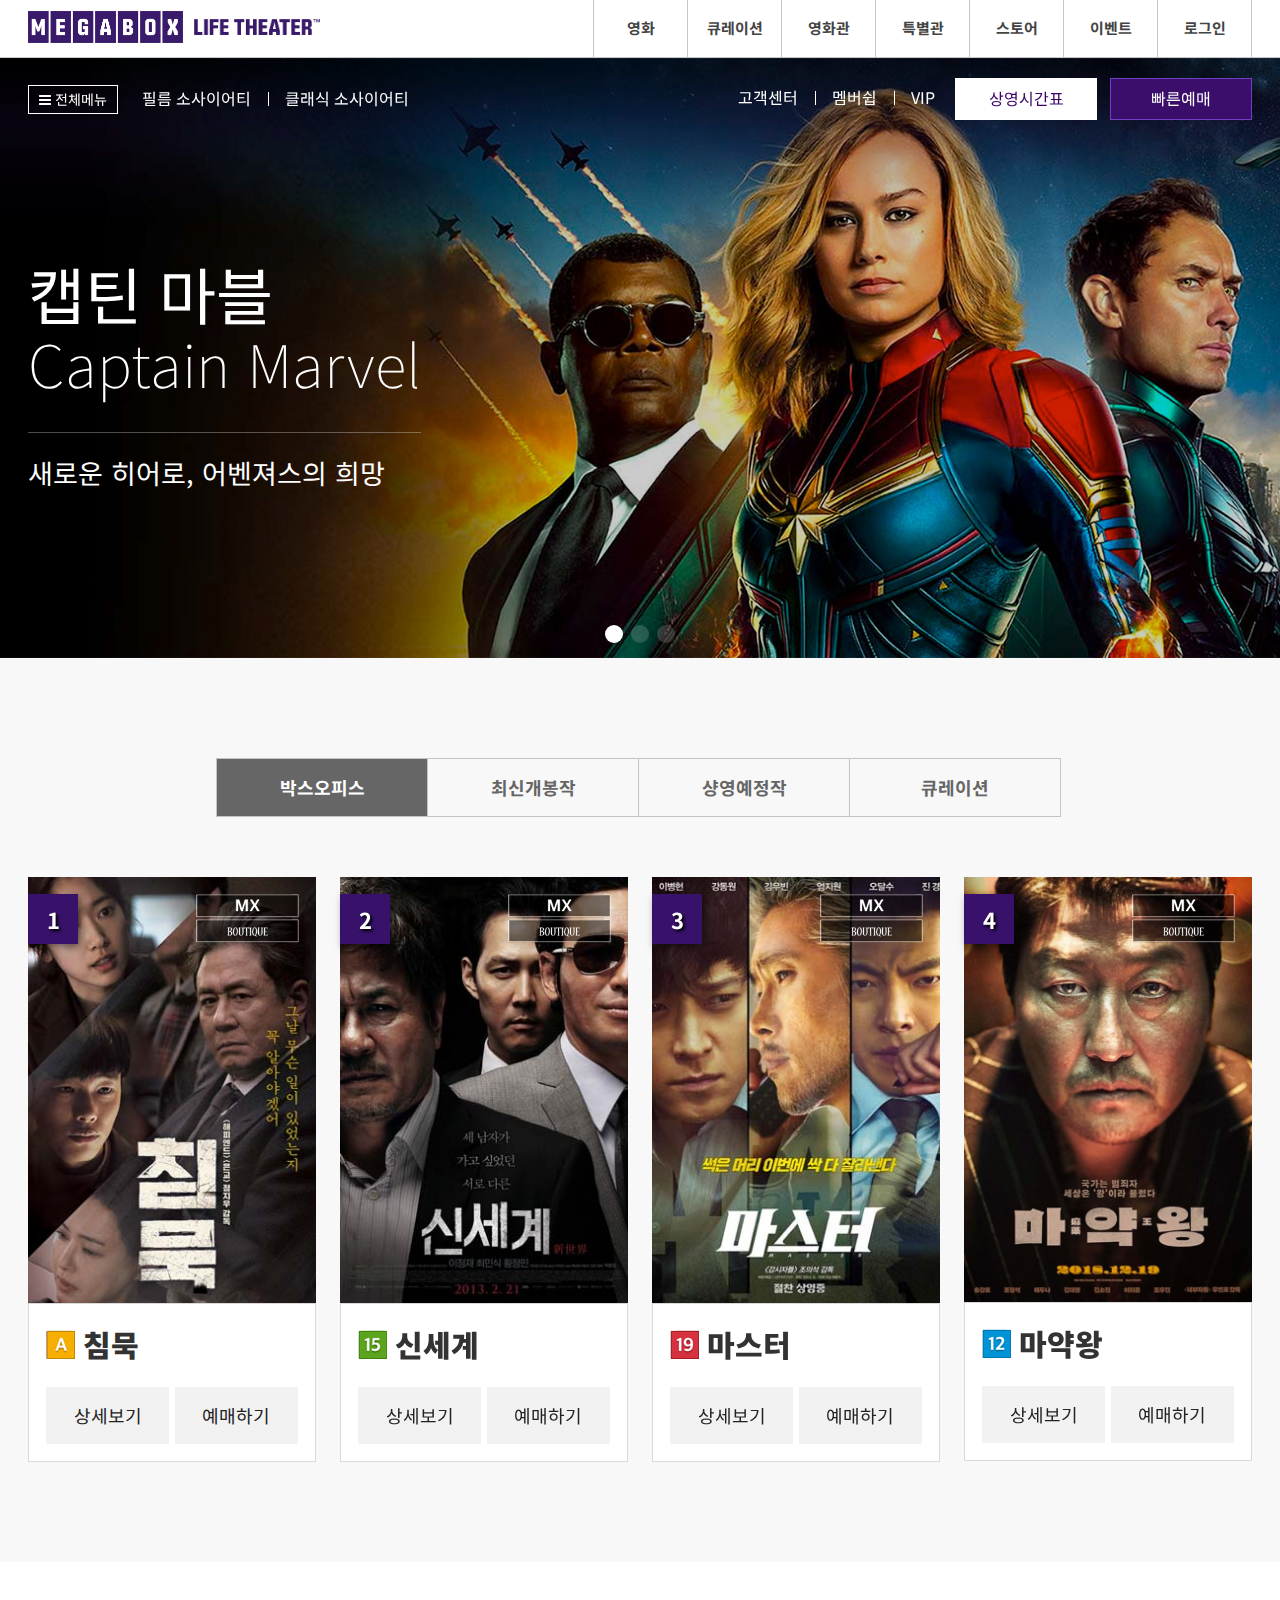
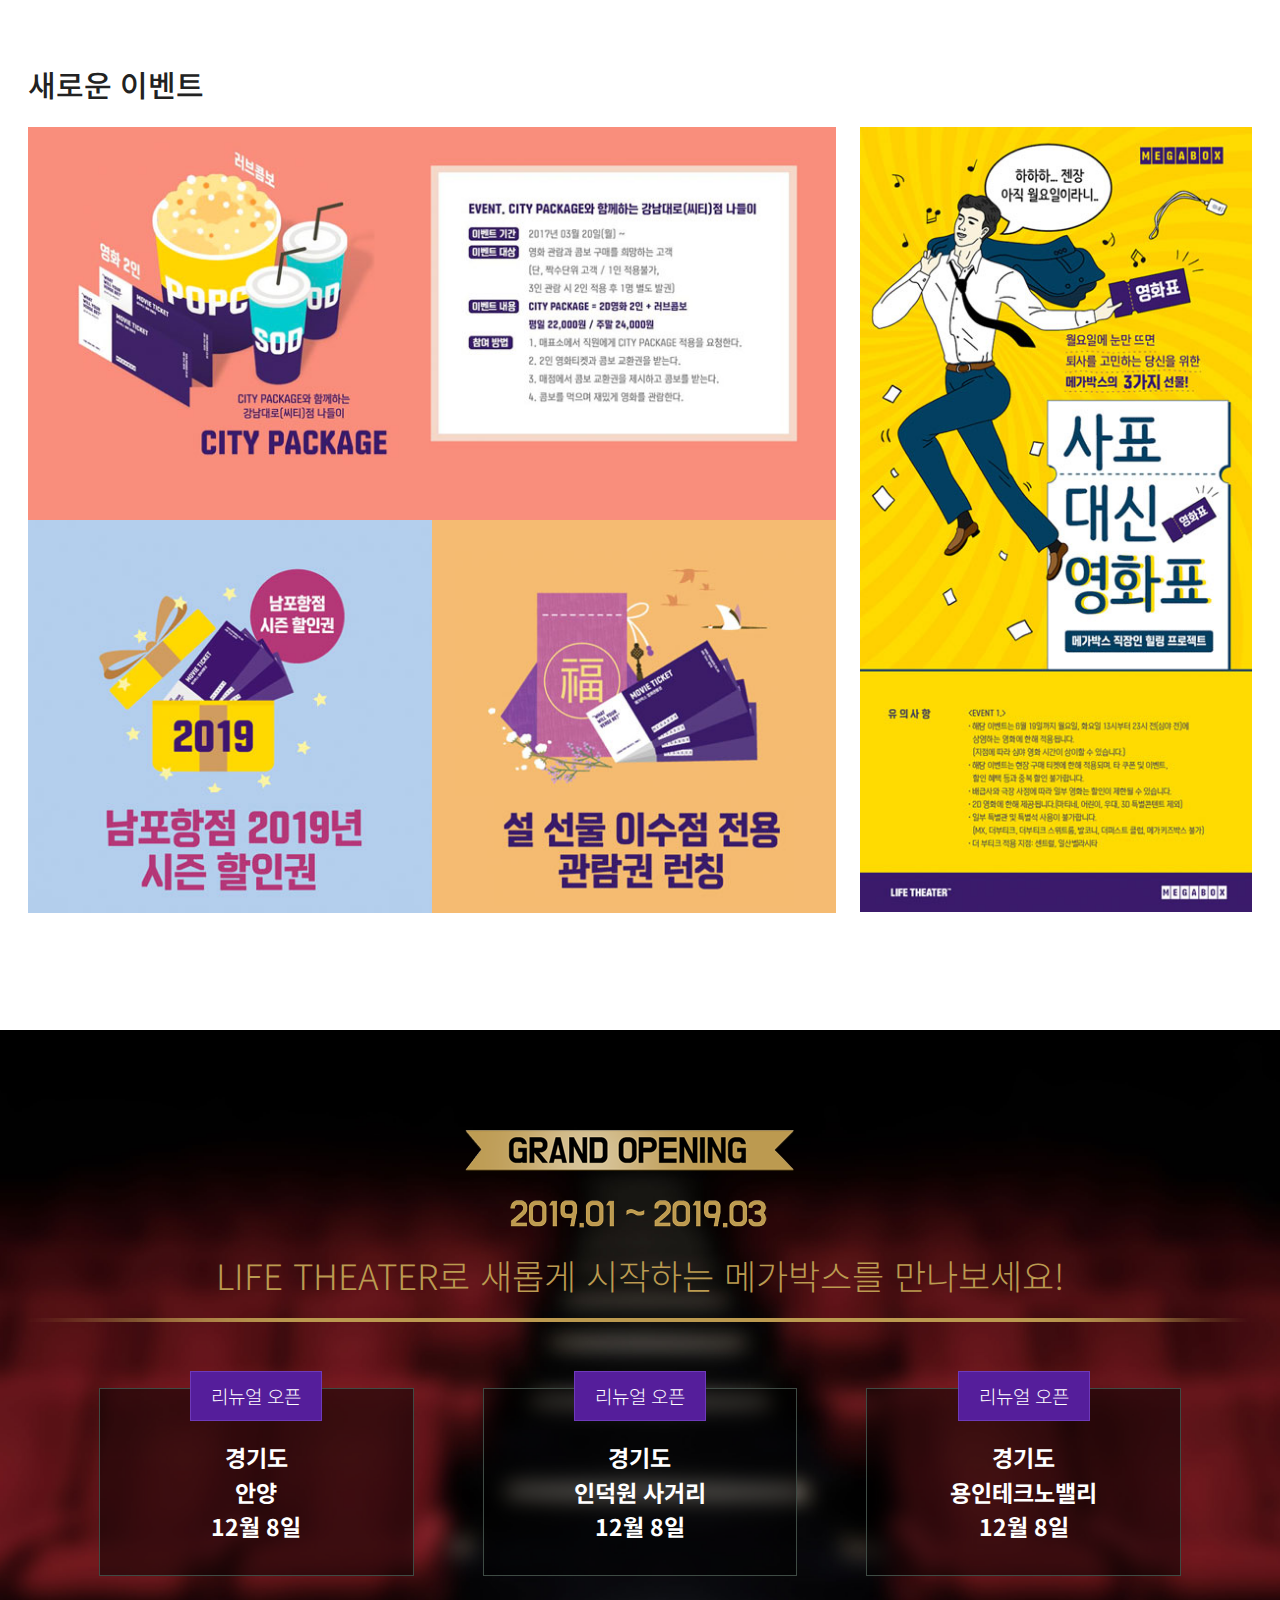
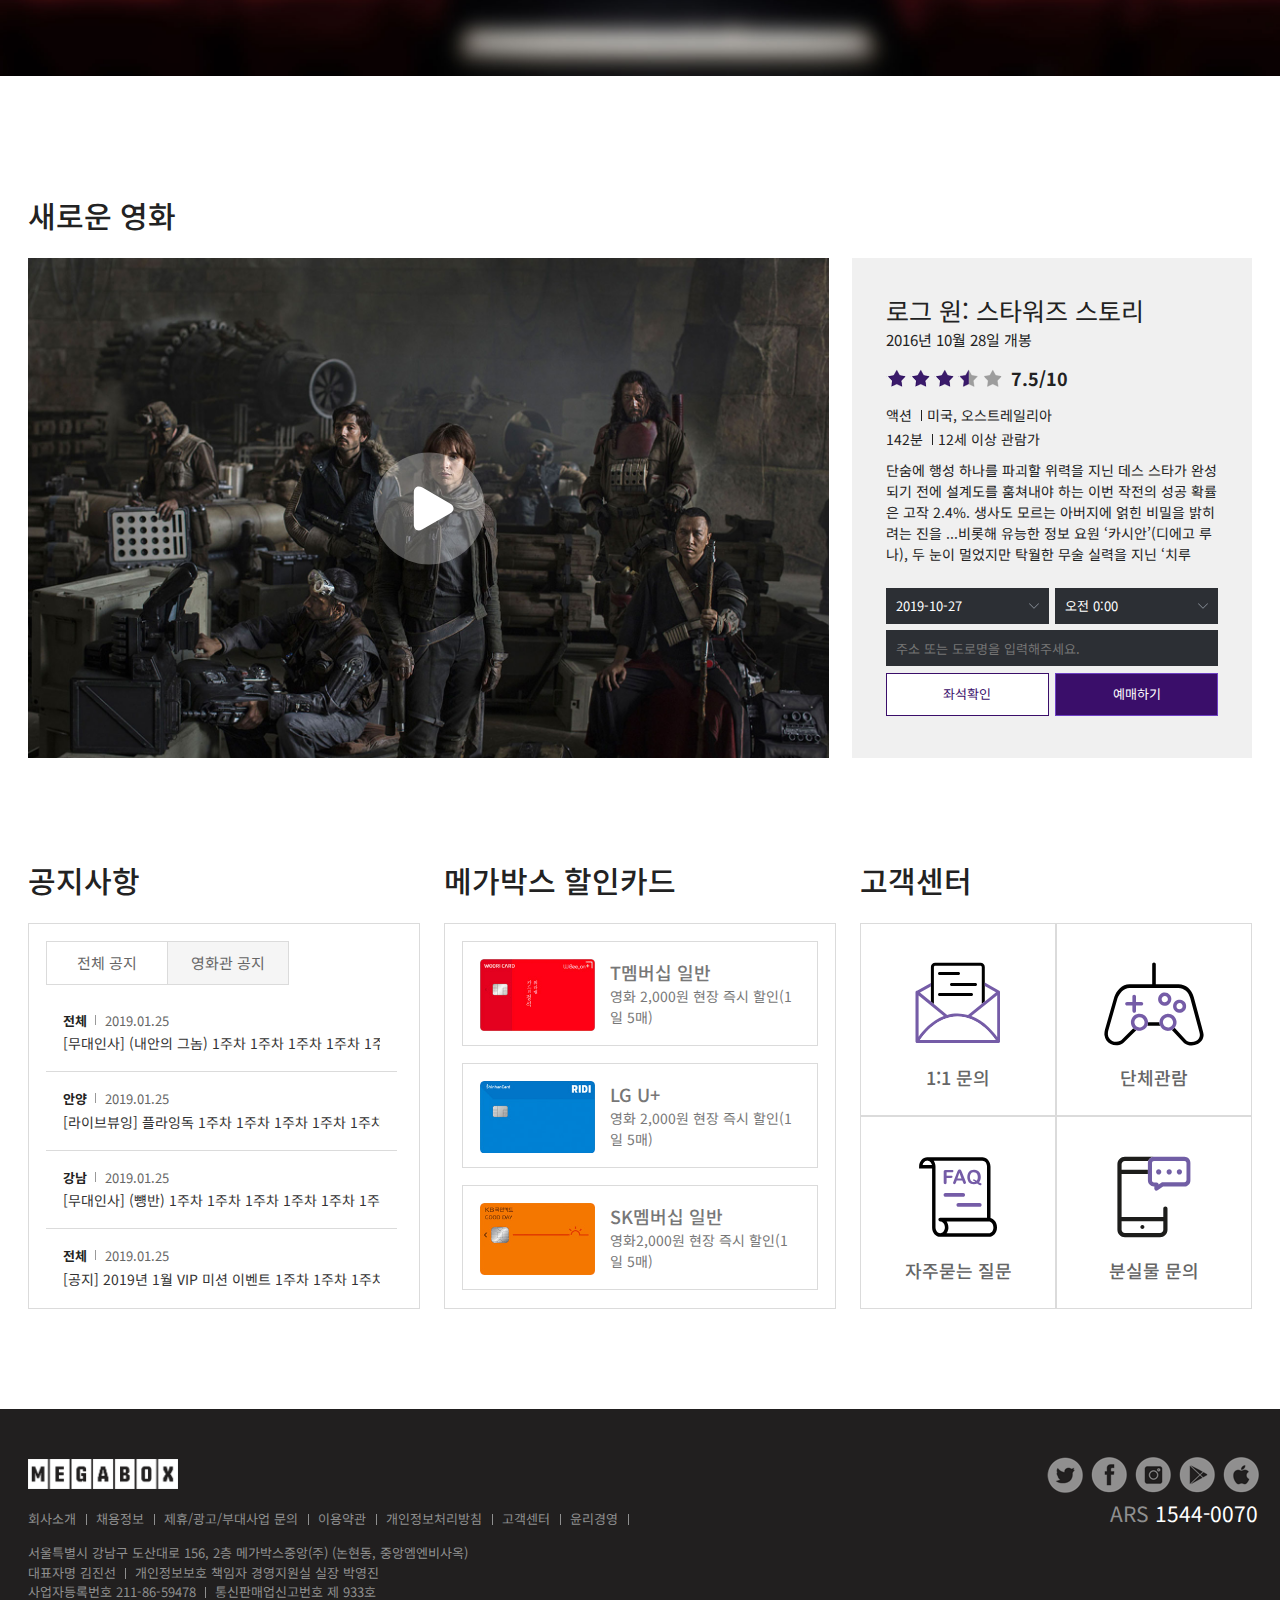
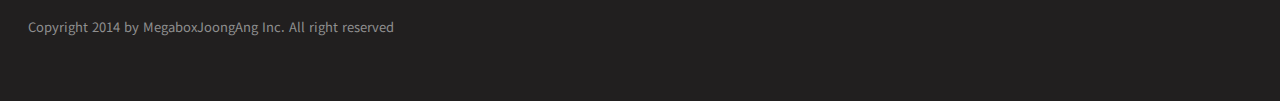
==== commit e27acc57: "[Complete] megabox site clonecoding" ====
--- a/기업/web3.html
+++ b/기업/web3.html
@@ -44,6 +44,7 @@
    <link rel="stylesheet" href="new.css">
    <link rel="stylesheet" href="help.css">
    <link rel="stylesheet" href="footer.css">
+   <link rel="stylesheet" href="trailer.css">
 
     <!-- HTLM5shiv ie6~8 -->
     <!--[if lt IE 9]> 
@@ -54,6 +55,13 @@
    <![endif]-->
 </head>
 <body>
+   <!-- skip menu -->
+   <div id="skip">
+      <a href="#movie" rel="bookmark">최신 영화 소식</a>
+      <a href="#event" rel="bookmark">새로운 이벤트</a>
+      <a href="#new" rel="bookmark">새로운 영화</a>
+      <a href="#help" rel="bookmark">고객센터</a>
+   </div>
    <!-- header -->
    <header id="header">
       <div class="container">
@@ -855,7 +863,7 @@
                <div class="new">
                   <h2>새로운 영화</h2>
                   <div class="new-left">
-                     <div class="play">
+                     <div class="play" id="showTrailer" data-youtube="F1239ZePXfM">
                         <svg version="1.1" id="Layer_1" xmlns="http://www.w3.org/2000/svg" xmlns:xlink="http://www.w3.org/1999/xlink" x="0px" y="0px"
                         viewBox="0 0 120 120" style="enable-background:new 0 0 120 120;" xml:space="preserve">
                            <circle class="st0" cx="60" cy="60.4" r="56"/>
@@ -950,25 +958,25 @@
                                  <li>
                                     <dl>
                                        <dt><strong class="bar">전체</strong><em> 2019.01.25</em></dt>
-                                       <dd><p>[무대인사] (내안의 그놈) 1주차 1주차 1주차 1주차 1주차 1주차 1주차 1주차 1주차 1주차 1주차 1주차</p></dd>
+                                       <dd><a href=""><p>[무대인사] (내안의 그놈) 1주차 1주차 1주차 1주차 1주차 1주차 1주차 1주차 1주차 1주차 1주차 1주차</p></a></dd>
                                     </dl>
                                  </li>
                                  <li>
                                     <dl>
                                        <dt><strong class="bar">안양</strong><em> 2019.01.25</em></dt>
-                                       <dd><p>[라이브뷰잉] 플라잉독 1주차 1주차 1주차 1주차 1주차 1주차 1주차 1주차 1주차 1주차 1주차 1주차</p></dd>
+                                       <dd><a href=""><p>[라이브뷰잉] 플라잉독 1주차 1주차 1주차 1주차 1주차 1주차 1주차 1주차 1주차 1주차 1주차 1주차</p></a></dd>
                                     </dl>
                                  </li>
                                  <li>
                                     <dl>
                                        <dt><strong class="bar">강남</strong><em> 2019.01.25</em></dt>
-                                       <dd><p>[무대인사] (뻉반) 1주차 1주차 1주차 1주차 1주차 1주차 1주차 1주차 1주차 1주차 1주차 1주차</p></dd>
+                                       <dd><a href=""><p>[무대인사] (뻉반) 1주차 1주차 1주차 1주차 1주차 1주차 1주차 1주차 1주차 1주차 1주차 1주차</p></a></dd>
                                     </dl>
                                  </li>
                                  <li>
                                     <dl>
                                        <dt><strong class="bar">전체</strong><em> 2019.01.25</em></dt>
-                                       <dd><p>[공지] 2019년 1월 VIP 미션 이벤트 1주차 1주차 1주차 1주차 1주차 1주차 1주차 1주차 1주차 1주차 1주차 1주차</p></dd>
+                                       <dd><a href=""><p>[공지] 2019년 1월 VIP 미션 이벤트 1주차 1주차 1주차 1주차 1주차 1주차 1주차 1주차 1주차 1주차 1주차 1주차</p></a></dd>
                                     </dl>
                                  </li>
                                  </ul>
@@ -979,25 +987,25 @@
                                     <li>
                                        <dl>
                                        <dt><strong class="bar">전체</strong><em> 2019.01.25</em></dt>
-                                       <dd><p>[공지] 2019년 1월 VIP 미션 이벤트 1주차 1주차 1주차 1주차 1주차 1주차 1주차 1주차 1주차 1주차 1주차 1주차</p></dd>
+                                       <dd><a href=""><p>[공지] 2019년 1월 VIP 미션 이벤트 1주차 1주차 1주차 1주차 1주차 1주차 1주차 1주차 1주차 1주차 1주차 1주차</p></a></dd>
                                        </dl>
                                  </li>
                                  <li>
                                     <dl>
                                        <dt><strong class="bar">강남</strong><em> 2019.01.25</em></dt>
-                                       <dd><p>[무대인사] (뻉반) 1주차 1주차 1주차 1주차 1주차 1주차 1주차 1주차 1주차 1주차 1주차 1주차</p></dd>
+                                       <dd><a href=""><p>[무대인사] (뻉반) 1주차 1주차 1주차 1주차 1주차 1주차 1주차 1주차 1주차 1주차 1주차 1주차</p></a></dd>
                                     </dl>
                                  </li>
                                  <li>
                                     <dl>
                                        <dt><strong class="bar">안양</strong><em> 2019.01.25</em></dt>
-                                       <dd><p>[라이브뮤잉] 플라잉독 1주차 1주차 1주차 1주차 1주차 1주차 1주차 1주차 1주차 1주차 1주차 1주차</p></dd>
+                                       <dd><a href=""><p>[라이브뮤잉] 플라잉독 1주차 1주차 1주차 1주차 1주차 1주차 1주차 1주차 1주차 1주차 1주차 1주차</p></a></dd>
                                     </dl>
                                  </li>
                                  <li>
                                     <dl>
                                        <dt><strong class="bar">대구</strong><em> 2019.01.25</em></dt>
-                                       <dd><p>[무대인사] (내안의그놈) 1주차 1주차 1주차 1주차 1주차 1주차 1주차 1주차 1주차 1주차 1주차 1주차</p></dd>
+                                       <dd><a href=""><p>[무대인사] (내안의그놈) 1주차 1주차 1주차 1주차 1주차 1주차 1주차 1주차 1주차 1주차 1주차 1주차</p></a></dd>
                                     </dl>
                                  </li>
                               </ul>
@@ -1511,79 +1519,22 @@
       </div>
    </footer>
 
+    <!-- 트레일러 -->
+    <aside id="blackout" class="overlay">
+      <div id="trailerModal" class="modal">
+          <div id="trailer"></div><!-- YouTube 플레이어로 대체되는 부분 -->
+      </div>
+      <button id="hideTrailer" class="modal_close">닫기</button>
+  </aside>
+  <!-- //트레일러 -->
+
    <!-- 자바스크립트 라이브러리 -->
    <script src="assets/js/jquery.min_1.12.4.js"></script>
    <script src="assets/js/modernizr-custom.js"></script>
    <script src="assets/js/ie-checker.js"></script>
    <script src="assets/js/swiper.min.js"></script>
-   <script>
-      //배너 이미지 슬라이드
-      var mySwiper = new Swiper('.swiper-container', {
-         navigation: {
-            nextEl: '.swiper-button-next',
-            prevEl: '.swiper-button-prev',
-         },
-         pagination: {
-            el: '.swiper-pagination',
-            type: 'bullets',
-         },
-         autoplay: {
-            delay: 5000,
-         },
-      });
-
-      //영화차트 이미지 슬라이드
-      var mySwiper = new Swiper('.swiper-container2', {
-         slidesPerView: 4,
-         spaceBetween: 24,
-         mousewheel: {
-            invert: true,
-         },
-         keyboard: {
-            enabled: true,
-            onlyInViewport: false,
-         },
-         autoplay: {
-            delay: 3000,
-         },
-         breakpoints: {
-            600: {
-               slidesPerView: 1.4,
-               spaceBetween: 24
-            },
-            768: {
-               slidesPerView: 2,
-               spaceBetween: 24
-            },
-            960: {
-               slidesPerView: 3,
-               spaceBetween: 24
-            }
-         }
-      });
-
-      //영화 차트 탭메뉴
-      var movBtn = $(".movie-menu > ul > li");    
-      var movCont = $(".movie-chart > div");  
-
-      movCont.hide().eq(0).show();
-
-      movBtn.click(function(e){
-         e.preventDefault();
-         var target = $(this);         
-         var index = target.index();  
-         movBtn.removeClass("active");   
-         target.addClass("active");    
-         movCont.css("display","none");
-         movCont.eq(index).css("display","block");
-      });
-
-      //공지사항 탭메뉴
-      $('.tap-title').click(function(e){
-         e.preventDefault();
-         $(this).addClass("active");
-         $(this).siblings().removeClass("active");
-      });
-   </script>
+   <script src="assets/js/movie.js"></script>
+   <script src="assets/js/iframe_api.js"></script>
+   <script src="assets/js/web3.js"></script>
 </body>
 </html>--- a/기업/header.css
+++ b/기업/header.css
@@ -13,6 +13,25 @@
     width: 100%;
     border-bottom: 1px solid #c6c6c6;
     background: #fff;
+}
+
+/* skip menu */
+#skip {
+    position: relative;
+}
+#skip a {
+    position: absolute;
+    left: 0;
+    top: -40px;
+    width: 140px;
+    border: 1px solid #fff;
+    text-align: center;
+    background: #333;
+    color: #fff;
+}
+
+#skip a:active, #skip a:focus {
+    top: 0;
 }
 
 /* .header {
--- a/기업/help.css
+++ b/기업/help.css
@@ -96,12 +96,19 @@
     color: #666;
 }
 
+.notice-tap .notice-content a{
+    padding: 0;
+    border: 0;
+    width: 100%;
+    overflow: hidden;
+    text-overflow: ellipsis;
+    white-space: nowrap;
+    font-size: 14px;
+}
+
 .notice-tap .notice-content p {
     color: #333;
     padding-top: 3px;
-    overflow: hidden;
-    text-overflow: ellipsis;
-    white-space: nowrap;
 }
 
 /* 할인카드 */
--- a/기업/trailer.css
+++ b/기업/trailer.css
@@ -0,0 +1,30 @@
+.overlay {
+    background: rgba(0, 0, 0, 0.92); 
+    display: none; 
+    width: 100%; 
+    height: 100%; 
+    position: fixed; 
+    top: 0; 
+    left: 0; 
+    z-index: 10000
+}
+.modal {
+    position: absolute;
+}
+.modal_close {
+    background: url('assets/img/close.svg') no-repeat; 
+    background-size: 32px 32px;
+    border: 0; 
+    color: transparent;
+    display: block; 
+    width: 32px;
+    height: 32px; 
+    overflow: hidden;
+    position: absolute; 
+    top: 24px; 
+    right: 24px; 
+    text-indent: 100%;
+}
+body.modal_on {
+    overflow: hidden;
+}